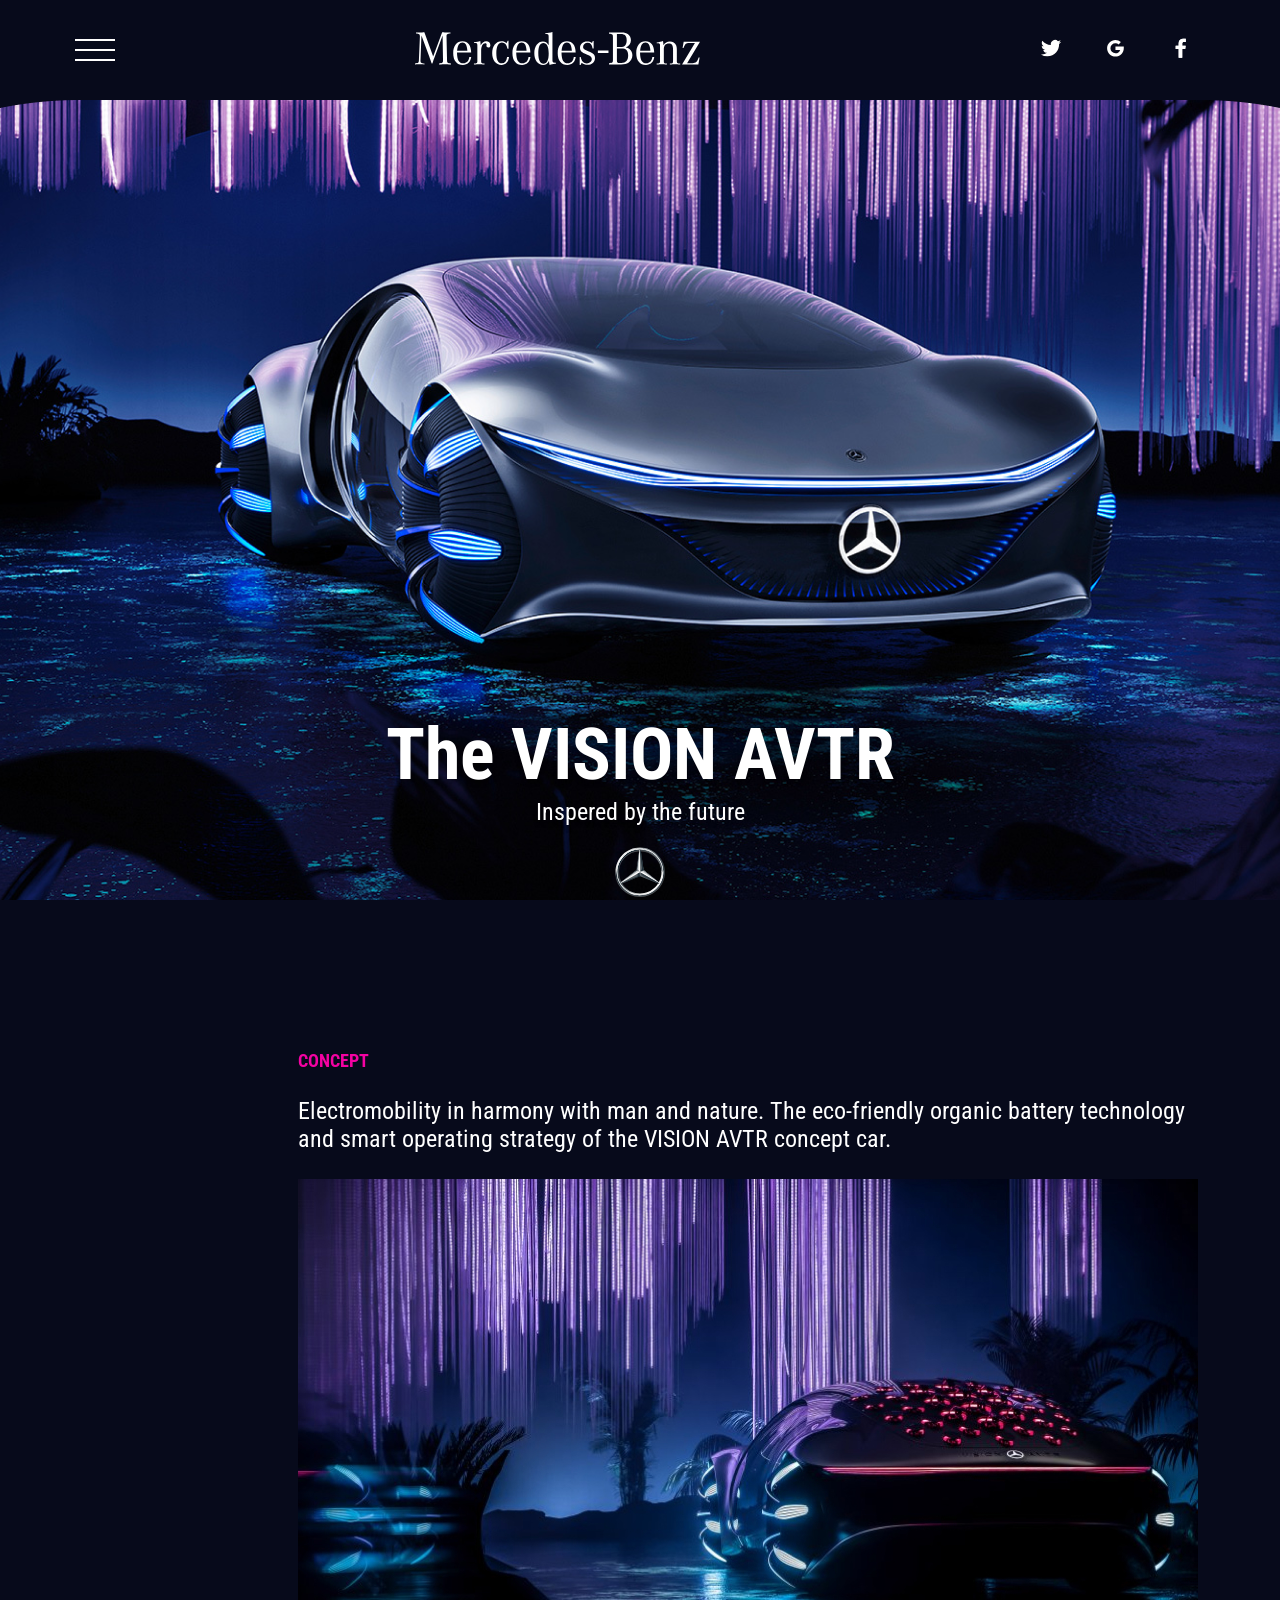
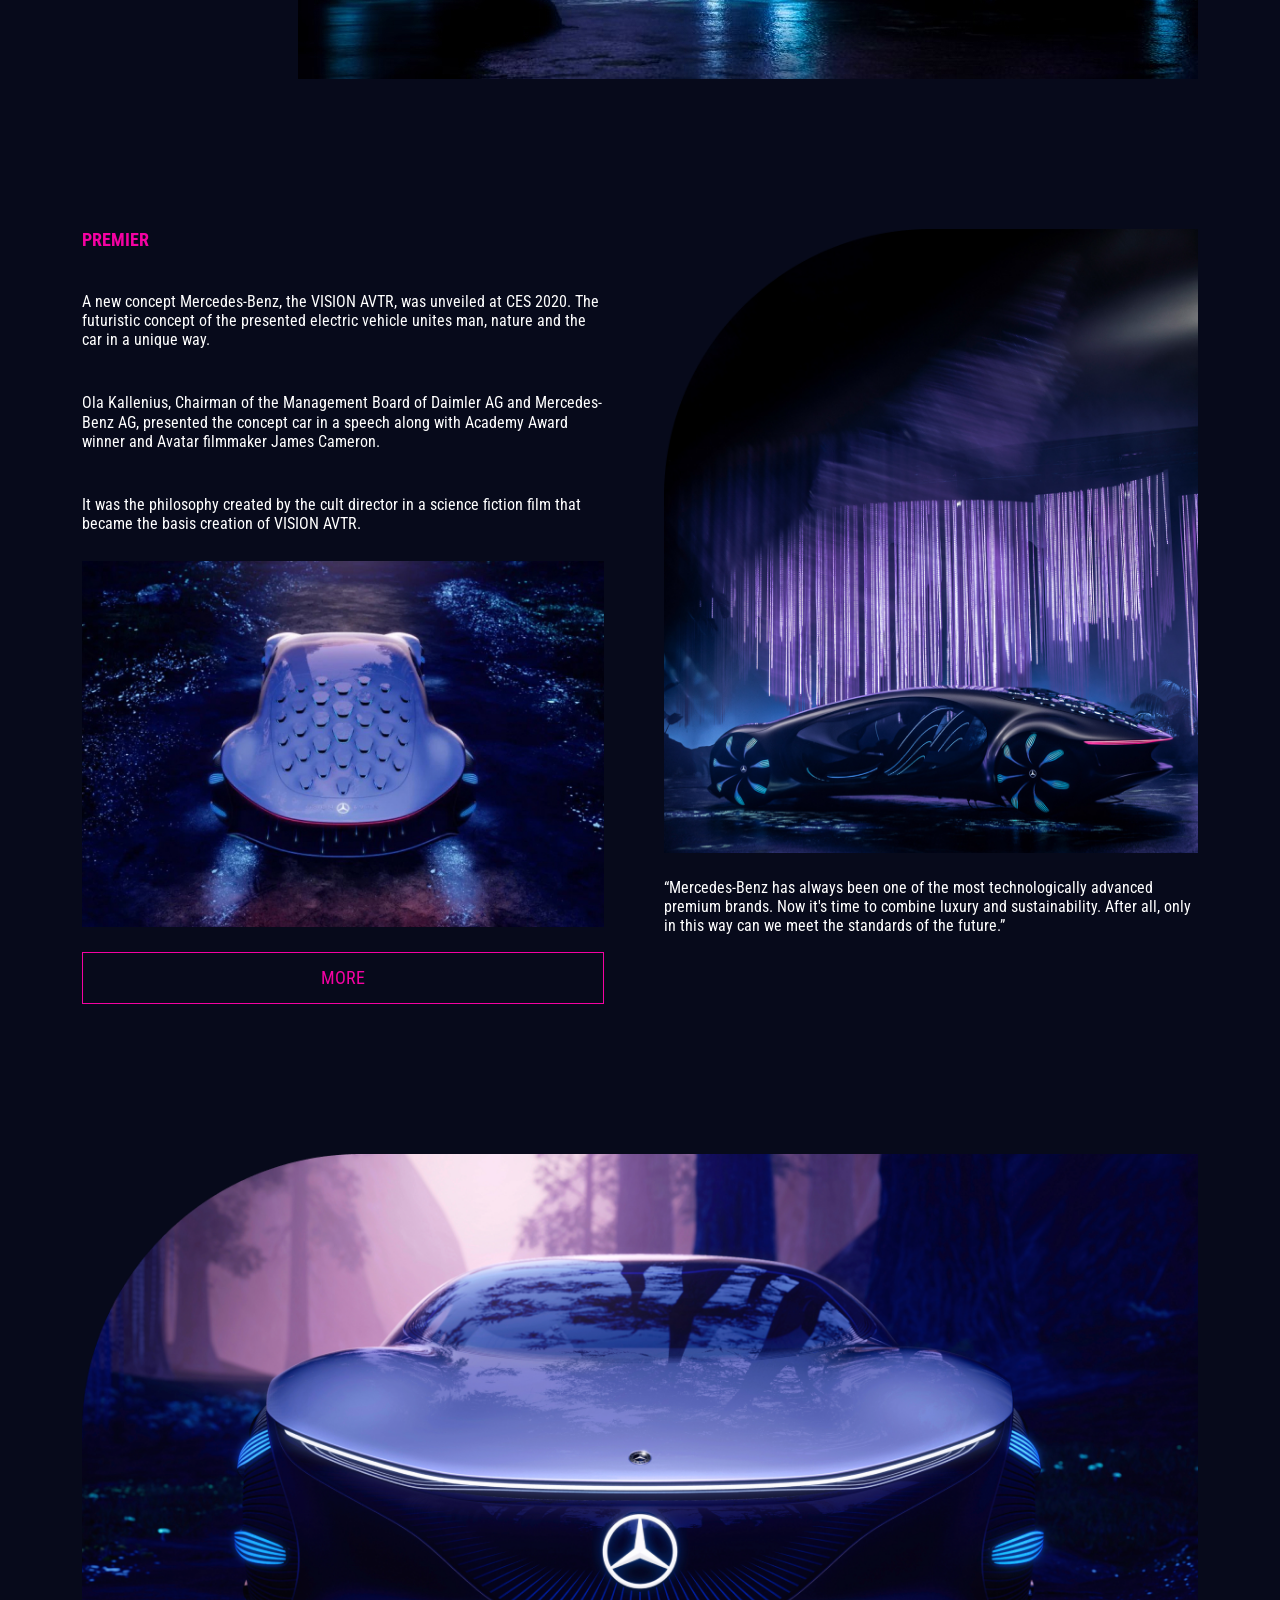
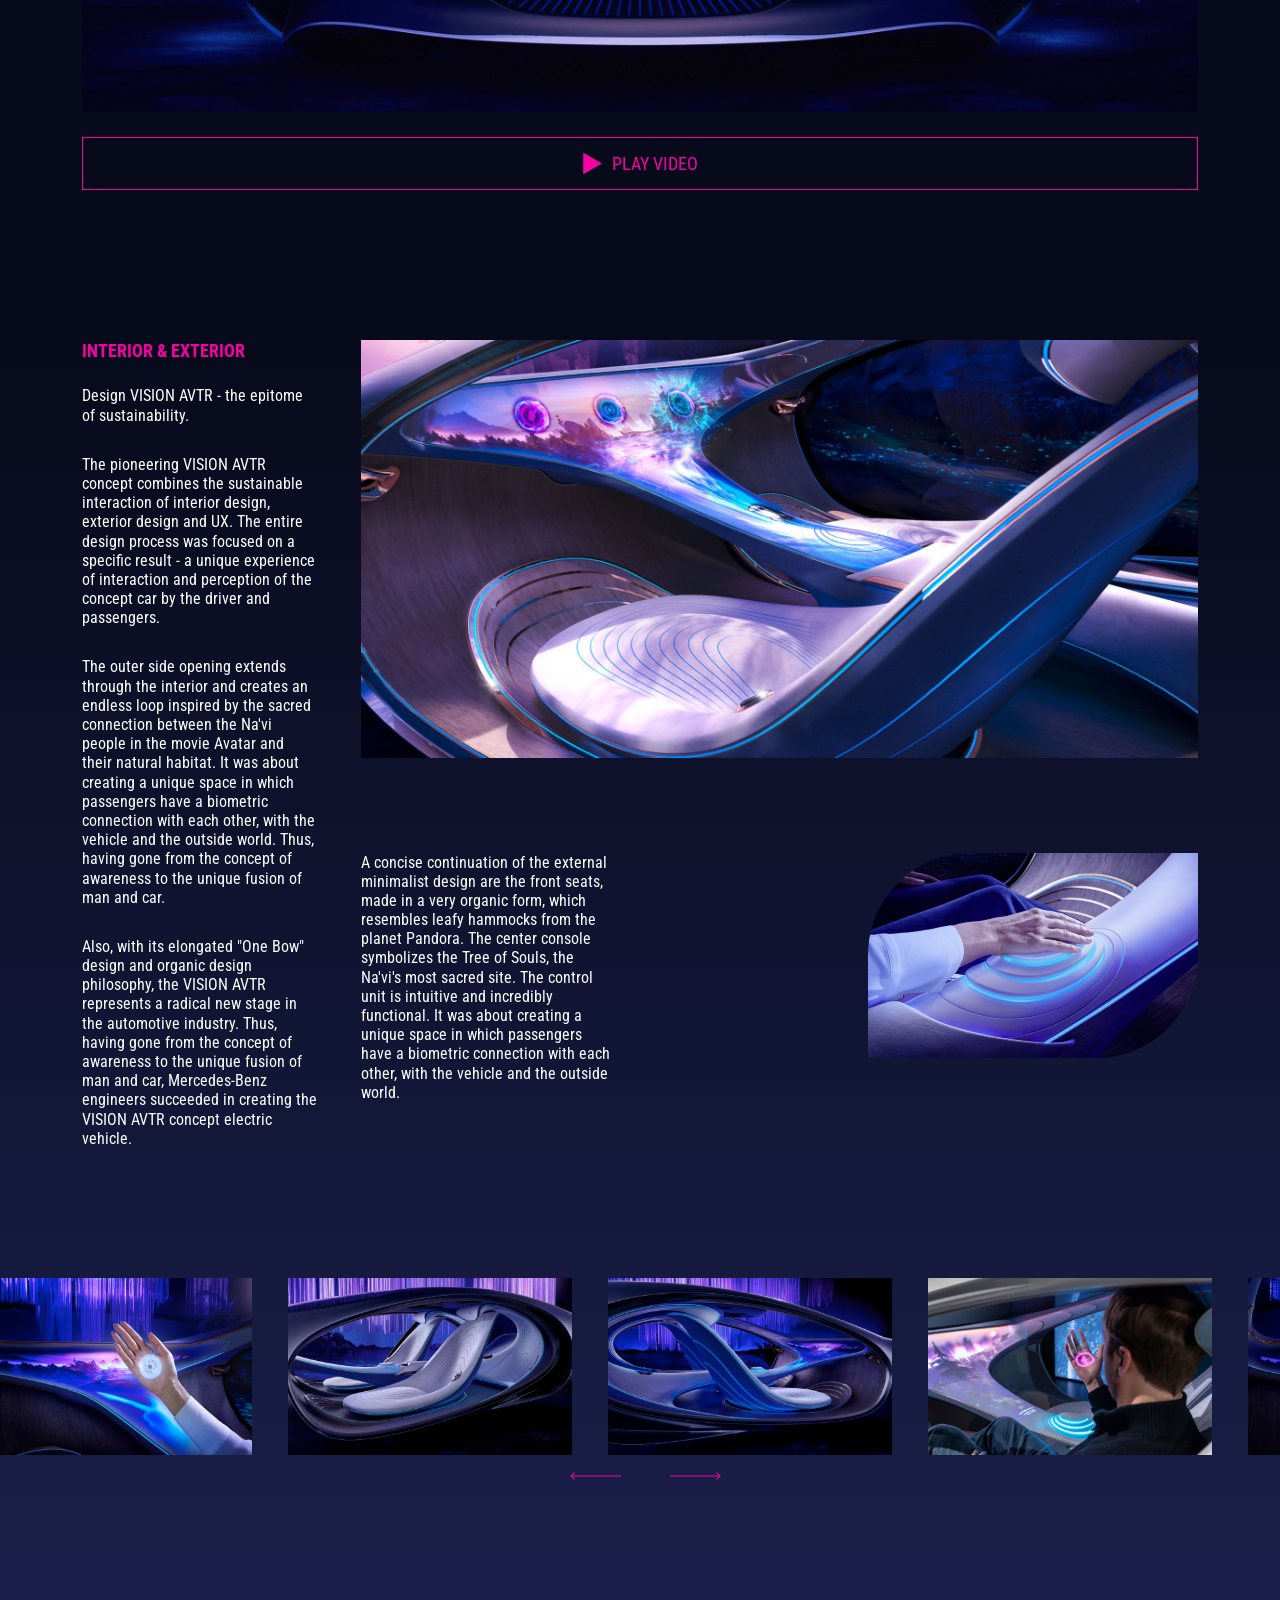
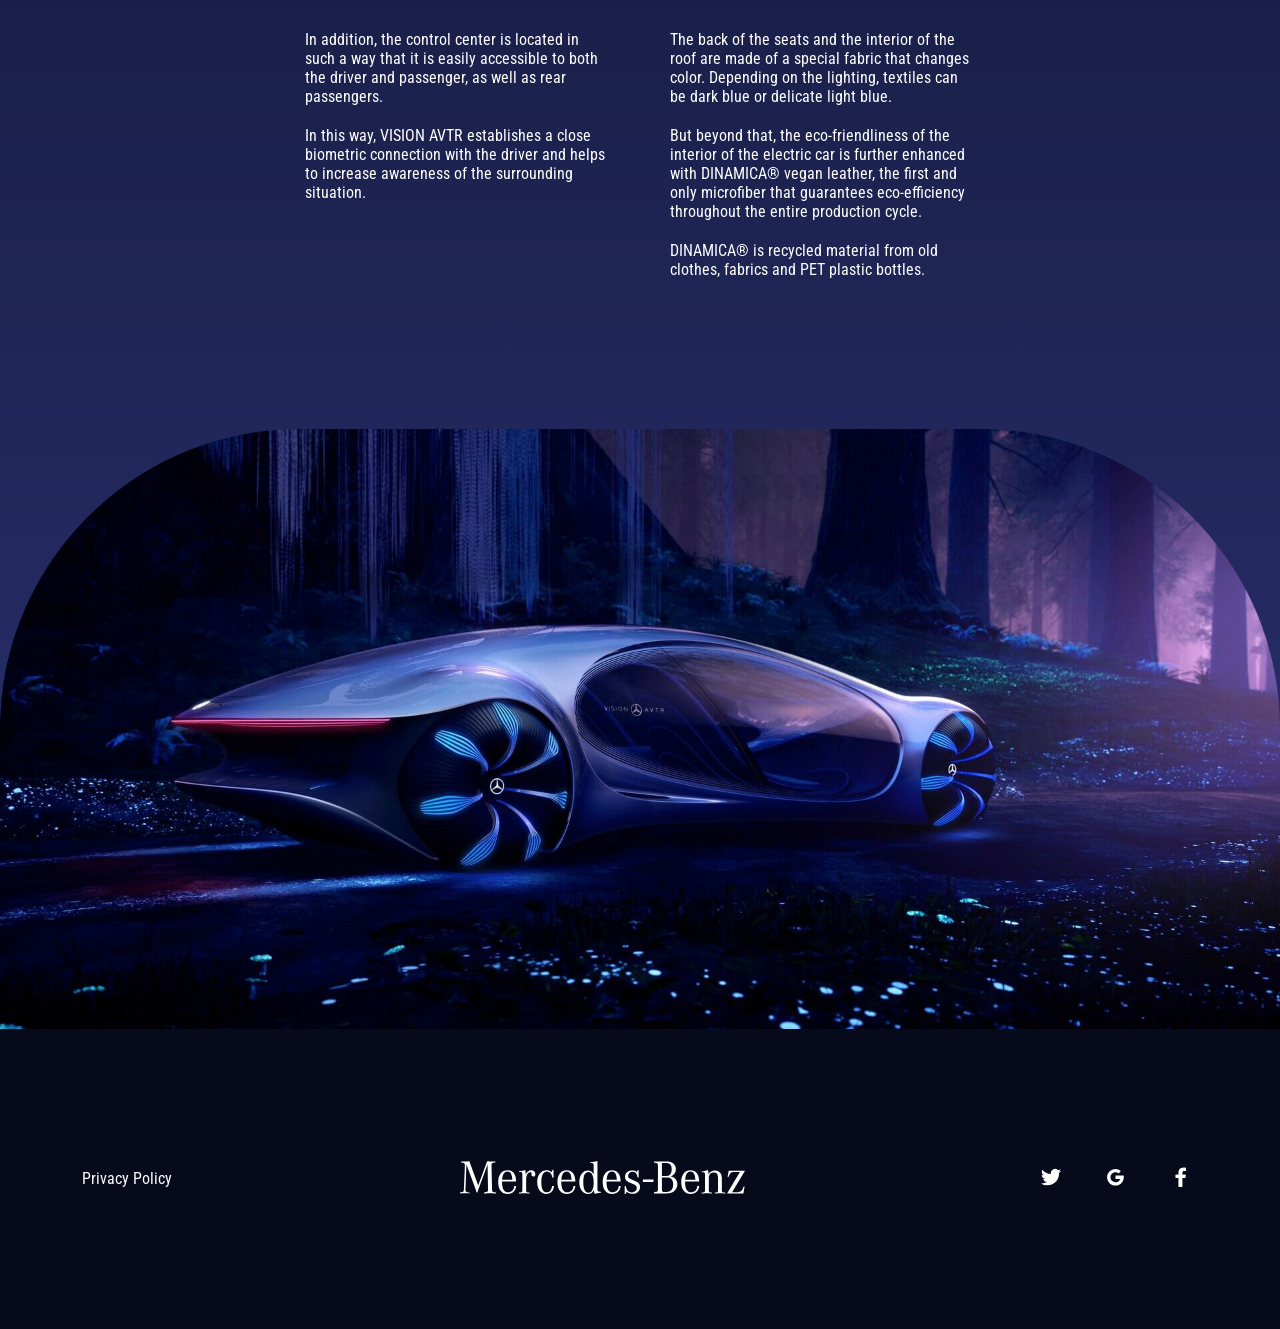
==== index.html @ 6a5a2812 "Add files via upload" ====
<!DOCTYPE html><html><head><meta charset="utf-8"><meta name="viewport" content="width=device-width,initial-scale=1"><title>Iryna Pec Mercedes</title><link rel="icon" type="image/x-icon" href="img/fav.ico"><link href="https://fonts.googleapis.com/css?family=Roboto+Condensed:300,300italic,regular,italic,700,700italic" rel="stylesheet"><link rel="stylesheet" href="css/style.min.css"></head><body><header class="header">
    <div class="container">
        <div class="row">
            <div class="col-12 d-flex justify-content-between align-items-center">
                <div class="header__burger">
                    <div id="burger-icon" class="menu__btn">
                        <span></span>
                    </div>
                    <div id="burger-menu" class="burger__menu">
                        <div class="menu__nav d-flex justify-content-center">
                            <ul>
                                <li>
                                    <a href="#concept">Concept</a>
                                </li>
                                <li>
                                    <a href="#premier">Premier</a>
                                </li>
                                <li>
                                    <a href="#video">Video</a>
                                </li>
                                <li>
                                    <a href="#interior-exterior">Interior & exterior</a>
                                </li>
                            </ul>
                        </div>
                        <div class="menu__social">
                            <ul>
                                <li>
                                    <a target="_blank" href="https://twitter.com/search?q=%23avtr">
                                        <img src="img/Twitter.svg" alt="twitter">
                                    </a>
                                </li>
                                <li>
                                    <a target="_blank"
                                        href="https://www.google.com/search?q=%D0%BC%D0%B5%D1%80%D1%81%D0%B5%D0%B4%D0%B5%D1%81+avtr&rlz=1C1OKWM_ukUA848UA848&oq=&aqs=chrome.0.35i39i362l8.6863432839j0j15&sourceid=chrome&ie=UTF-8">
                                        <img src="img/Google.svg" alt="google">
                                    </a>
                                </li>
                                <li>
                                    <a target="_blank" href="https://www.facebook.com/watch/?v=301818875101830">
                                        <img src="img/Facebook.svg" alt="facebook">
                                    </a>
                                </li>
                            </ul>
                        </div>
                    </div>
                </div>
                <div class="header__logo">
                    <a href="#"><img src="img/logo.svg" alt="logo"></a>
                </div>
                <div class="header__nav">
                    <ul>
                        <li>
                            <a target="_blank" href="https://twitter.com/search?q=%23avtr">
                                <img src="img/Twitter.svg" alt="twitter">
                            </a>
                        </li>
                        <li>
                            <a target="_blank"
                                href="https://www.google.com/search?q=%D0%BC%D0%B5%D1%80%D1%81%D0%B5%D0%B4%D0%B5%D1%81+avtr&rlz=1C1OKWM_ukUA848UA848&oq=&aqs=chrome.0.35i39i362l8.6863432839j0j15&sourceid=chrome&ie=UTF-8">
                                <img src="img/Google.svg" alt="google">
                            </a>
                        </li>
                        <li>
                            <a target="_blank" href="https://www.facebook.com/watch/?v=301818875101830">
                                <img src="img/Facebook.svg" alt="facebook">
                            </a>
                        </li>
                    </ul>
                </div>
            </div>
        </div>
    </div>
</header> <section class="hero">
    <div class="hero__title">
        <h1>The VISION AVTR</h1> 
    </div>
    <div class="hero__description">
        <p>Inspered by the future</p> 
    </div>
    <div class="hero__icon">
        <img src="img/hero-logo.svg" alt="logo">
    </div>
</section> <section id="concept" class="concept">
    <div class="container">
        <div class="row">
            <div class="col-12">
                <div class="concept__container">
                    <div class="concept__title">
                        <h3>concept</h3>
                    </div>
                    <div class="concept__description">
                        <p>Electromobility in harmony with man and nature. The eco-friendly organic battery technology and
                            smart operating strategy of the VISION AVTR concept car.
                        </p>
                    </div>
                    <div class="concept__img">
                        <img src="img/concept-img.jpg" alt="img">
                    </div>
                </div>
           
            </div>
        </div>
    </div>
</section> <section id="premier" class="premier">
    <div class="container">
        <div class="container__premier">
            <div class="premier__column">
                <div class="premier__title">
                    <h3>Premier</h3>
                </div>
                <div class="premier__description">
                    <p class="pt-3">
                        A new concept Mercedes-Benz, the VISION AVTR, was unveiled at CES 2020. The futuristic
                        concept of the presented electric vehicle unites man, nature and the car in a unique way.
                    </p>
                    <p class="pt-3">
                        Ola Kallenius, Chairman of the Management Board of Daimler AG and Mercedes-Benz AG,
                        presented the concept car in a speech along with Academy Award winner and Avatar filmmaker
                        James Cameron.
                    </p>
                    <p class="pt-3">
                        It was the philosophy created by the cult director in a science fiction film that became the basis
                        creation of VISION AVTR.
                    </p>
                </div>
                <div class="premier__img">
                    <img src="img/premier-img.jpg" alt="img">
                </div>
                <button>more</button>
            </div>
            <div class="premier__column">
                <div class="premier__img">
                    <img src="img/premier-image.webp" alt="img">
                </div>
                <div class="premier__description">
                    <p>
                        “Mercedes-Benz has always been one of the most technologically advanced premium brands. Now it's
                        time to combine luxury and sustainability. After all, only in this way can we meet the standards of
                        the future.”
                    </p>
                </div>
            </div>
        </div>
    </div>
</section> <section id="video" class="video">
    <div class="container">
        <div class="row">
            <img src="img/video.webp" alt="img">
        </div>
        <a target="_blank" href="https://www.youtube.com/watch?v=l5ZK0S8Q7JU&ab_channel=Mercedes-Benz" class="video__btn">
            <svg width="19" height="23" viewBox="0 0 19 23" fill="none" xmlns="http://www.w3.org/2000/svg">
                <path d="M19 11.5L0.25 22.3253L0.25 0.674683L19 11.5Z" fill="#F402A2" />
            </svg>
            <span>play video</span>
        </a>
    </div>
</section> <section id="interior-exterior" class="design">
    <div class="container">
        <div class="row">
            <div class="design__interior">
                <div class="col-12 col-lg-3">
                    <div class="interior__title">
                        <h3>interior & exterior</h3>
                    </div>
                    <div class="interior__describe">
                        <p>
                            Design VISION AVTR - the epitome of sustainability.
                        </p>
                        <p>The pioneering VISION AVTR concept combines the sustainable interaction of interior
                            design,
                            exterior design and UX. The entire design process was focused on a specific result - a
                            unique
                            experience of interaction and perception of the concept car by the driver and
                            passengers.
                        </p>
                        <p>
                            The outer side opening extends through the interior and creates an endless loop inspired
                            by the
                            sacred connection between the Na'vi people in the movie Avatar and their natural
                            habitat. It was
                            about creating a unique space in which passengers have a biometric connection with each
                            other,
                            with the vehicle and the outside world.
                            Thus, having gone from the concept of
                            awareness to the unique fusion of man and car.
                        </p>
                        <p>
                            Also, with its elongated "One Bow" design and organic design philosophy, the VISION AVTR
                            represents a radical new stage in the automotive industry. Thus, having gone from the
                            concept of
                            awareness to the unique fusion of man and car, Mercedes-Benz engineers succeeded in
                            creating the
                            VISION AVTR concept electric vehicle.
                        </p>
                    </div>
                </div>
                <div class="col-9">
                    <div class="interior__img">
                        <img src="img/interior1.jpg" alt="img">
                    </div>
                    <div class="block__interior">
                        <p class="interior__text">
                            A concise continuation of the external minimalist design are the front seats, made in a very
                            organic form, which resembles leafy hammocks from the planet Pandora. The center console
                            symbolizes the Tree of Souls, the Na'vi's most sacred site. The control unit is intuitive
                            and
                            incredibly functional.
                            It was
                            about creating a unique space in which passengers have a biometric connection with each
                            other,
                            with the vehicle and the outside world.

                        </p>
                        <div>
                            <img src="img/interior2.webp" alt="img">
                        </div>

                    </div>

                </div>

            </div>
        </div>
    </div>
    <div class="design__slider">
        <img class="slider__img" src="img/slider-1.jpg" alt="img">
        <img class="slider__img" src="img/slider-2.jpg" alt="img">
        <img class="slider__img" src="img/slider-3.jpg" alt="img">
        <img class="slider__img" src="img/slider-4.jpg" alt="img">
        <img class="slider__img" src="img/slider-1.jpg" alt="img">
        <img class="slider__img" src="img/slider-2.jpg" alt="img">
        <img class="slider__img" src="img/slider-3.jpg" alt="img">
        <img class="slider__img" src="img/slider-4.jpg" alt="img">
    </div>
    <div class="design__text">
        <p class="text_left">
            In addition, the control center is located in such a way that it is easily accessible to both the driver and
            passenger, as well as rear passengers.
            <br>
            <br>
            In this way, VISION AVTR establishes a close biometric connection with the driver and helps to increase
            awareness of the surrounding situation.
        </p>
        <p>
            The back of the seats and the interior of the roof are made of a special fabric that changes color.
            Depending on the lighting, textiles can be dark blue or delicate light blue.
            <br>
            <br>
            But beyond that, the eco-friendliness of the interior of the electric car is further enhanced with DINAMICA®
            vegan leather, the first and only microfiber that guarantees eco-efficiency throughout the entire production
            cycle.
            <br>
            <br>
            DINAMICA® is recycled material from old clothes, fabrics and PET plastic bottles.
        </p>
    </div>
    <div class="design__exterior">
        <img src="./img/design-bg.webp" alt="img">
    </div>
</section> <footer class="footer">
    <div class="container">
        <div class="row">
            <div class="col-12">
                <div class="footer__mobile">
                    <div class="footer__link">
                        <a href="#">Privacy Policy</a>
                    </div>
                    <div class="footer__logo">
                        <img src="img/logo.svg" alt="logo">
                    </div>
                    <div class="footer__nav">
                        <ul>
                            <li>
                                <a target="_blank" href="https://twitter.com/search?q=%23avtr">
                                    <img src="img/Twitter.svg" alt="twitter">
                                </a>
                            </li>
                            <li>
                                <a target="_blank" href="https://www.google.com/search?q=%D0%BC%D0%B5%D1%80%D1%81%D0%B5%D0%B4%D0%B5%D1%81+avtr&rlz=1C1OKWM_ukUA848UA848&oq=&aqs=chrome.0.35i39i362l8.6863432839j0j15&sourceid=chrome&ie=UTF-8">
                                    <img src="img/Google.svg" alt="google">
                                </a>
                            </li>
                            <li>
                                <a target="_blank" href="https://www.facebook.com/watch/?v=301818875101830">
                                    <img src="img/Facebook.svg" alt="facebook">
                                </a>
                            </li>
                        </ul>
                    </div>
                </div>
              
            </div>
        </div>
</footer>


 <div style="display: none!important;">
    <!-- <svg id="icon-location" viewBox="0 0 20 20" fill="none" xmlns="http://www.w3.org/2000/svg"> -->
        <!-- <path -->
            <!-- d="M10 1.25C8.1773 1.25215 6.42987 1.97717 5.14102 3.26602C3.85218 4.55486 3.12716 6.3023 3.12501 8.125C3.12282 9.61452 3.60937 11.0636 4.51001 12.25C4.51001 12.25 4.69751 12.4969 4.72813 12.5325L10 18.75L15.2744 12.5294C15.3019 12.4963 15.49 12.25 15.49 12.25L15.4906 12.2481C16.3908 11.0623 16.8771 9.61383 16.875 8.125C16.8729 6.3023 16.1478 4.55486 14.859 3.26602C13.5701 1.97717 11.8227 1.25215 10 1.25V1.25ZM10 10.625C9.50555 10.625 9.02221 10.4784 8.61108 10.2037C8.19996 9.92897 7.87953 9.53852 7.69031 9.08171C7.50109 8.62489 7.45158 8.12223 7.54804 7.63727C7.64451 7.15232 7.88261 6.70686 8.23224 6.35723C8.58187 6.0076 9.02733 5.7695 9.51228 5.67304C9.99723 5.57657 10.4999 5.62608 10.9567 5.8153C11.4135 6.00452 11.804 6.32495 12.0787 6.73607C12.3534 7.1472 12.5 7.63055 12.5 8.125C12.4992 8.78779 12.2355 9.42319 11.7669 9.89185C11.2982 10.3605 10.6628 10.6242 10 10.625V10.625Z" -->
            <!-- fill="#FFAE9C" /> -->
    <!-- </svg> -->

    


</div><script src="https://code.jquery.com/jquery-3.6.3.min.js"></script><script src="js/slick.min.js"></script><script src="js/script.js"></script></body></html>
---- css/style.min.css ----
@charset "UTF-8";@import url(https://fonts.googleapis.com/css2?family=Roboto:ital,wght@0,100;0,300;0,400;0,500;0,700;0,900;1,100;1,300;1,400;1,500;1,700;1,900&display=swap);@import url(https://fonts.googleapis.com/css2?family=Ubuntu:ital,wght@0,300;0,400;0,500;0,700;1,300;1,400;1,500;1,700&display=swap);/*!
 * Bootstrap v5.0.2 (https://getbootstrap.com/)
 * Copyright 2011-2021 The Bootstrap Authors
 * Copyright 2011-2021 Twitter, Inc.
 * Licensed under MIT (https://github.com/twbs/bootstrap/blob/main/LICENSE)
 */:root{--bs-blue:#0d6efd;--bs-indigo:#6610f2;--bs-purple:#6f42c1;--bs-pink:#d63384;--bs-red:#dc3545;--bs-orange:#fd7e14;--bs-yellow:#ffc107;--bs-green:#198754;--bs-teal:#20c997;--bs-cyan:#0dcaf0;--bs-white:#fff;--bs-gray:#6c757d;--bs-gray-dark:#343a40;--bs-primary:#0d6efd;--bs-secondary:#6c757d;--bs-success:#198754;--bs-info:#0dcaf0;--bs-warning:#ffc107;--bs-danger:#dc3545;--bs-light:#f8f9fa;--bs-dark:#212529;--bs-font-sans-serif:system-ui,-apple-system,"Segoe UI",Roboto,"Helvetica Neue",Arial,"Noto Sans","Liberation Sans",sans-serif,"Apple Color Emoji","Segoe UI Emoji","Segoe UI Symbol","Noto Color Emoji";--bs-font-monospace:SFMono-Regular,Menlo,Monaco,Consolas,"Liberation Mono","Courier New",monospace;--bs-gradient:linear-gradient(180deg, rgba(255, 255, 255, 0.15), rgba(255, 255, 255, 0))}*,::after,::before{box-sizing:border-box}@media (prefers-reduced-motion:no-preference){:root{scroll-behavior:smooth}}body{margin:0;font-family:var(--bs-font-sans-serif);font-size:1rem;font-weight:400;line-height:1.5;color:#212529;background-color:#fff;-webkit-text-size-adjust:100%;-webkit-tap-highlight-color:transparent}hr{margin:1rem 0;color:inherit;background-color:currentColor;border:0;opacity:.25}hr:not([size]){height:1px}.h1,.h2,.h3,.h4,.h5,.h6,h1,h2,h3,h4,h5,h6{margin-top:0;margin-bottom:.5rem;font-weight:500;line-height:1.2}.h1,h1{font-size:calc(1.375rem + 1.5vw)}@media (min-width:1200px){.h1,h1{font-size:2.5rem}}.h2,h2{font-size:calc(1.325rem + .9vw)}@media (min-width:1200px){.h2,h2{font-size:2rem}}.h3,h3{font-size:calc(1.3rem + .6vw)}@media (min-width:1200px){.h3,h3{font-size:1.75rem}}.h4,h4{font-size:calc(1.275rem + .3vw)}@media (min-width:1200px){.h4,h4{font-size:1.5rem}}.h5,h5{font-size:1.25rem}.h6,h6{font-size:1rem}p{margin-top:0;margin-bottom:1rem}abbr[data-bs-original-title],abbr[title]{-webkit-text-decoration:underline dotted;text-decoration:underline dotted;cursor:help;-webkit-text-decoration-skip-ink:none;text-decoration-skip-ink:none}address{margin-bottom:1rem;font-style:normal;line-height:inherit}ol,ul{padding-left:2rem}dl,ol,ul{margin-top:0;margin-bottom:1rem}ol ol,ol ul,ul ol,ul ul{margin-bottom:0}dt{font-weight:700}dd{margin-bottom:.5rem;margin-left:0}blockquote{margin:0 0 1rem}b,strong{font-weight:bolder}.small,small{font-size:.875em}.mark,mark{padding:.2em;background-color:#fcf8e3}sub,sup{position:relative;font-size:.75em;line-height:0;vertical-align:baseline}sub{bottom:-.25em}sup{top:-.5em}a{color:#0d6efd;text-decoration:underline}a:hover{color:#0a58ca}a:not([href]):not([class]),a:not([href]):not([class]):hover{color:inherit;text-decoration:none}code,kbd,pre,samp{font-family:var(--bs-font-monospace);font-size:1em;direction:ltr;unicode-bidi:bidi-override}pre{display:block;margin-top:0;margin-bottom:1rem;overflow:auto;font-size:.875em}pre code{font-size:inherit;color:inherit;word-break:normal}code{font-size:.875em;color:#d63384;word-wrap:break-word}a>code{color:inherit}kbd{padding:.2rem .4rem;font-size:.875em;color:#fff;background-color:#212529;border-radius:.2rem}kbd kbd{padding:0;font-size:1em;font-weight:700}figure{margin:0 0 1rem}img,svg{vertical-align:middle}table{caption-side:bottom;border-collapse:collapse}caption{padding-top:.5rem;padding-bottom:.5rem;color:#6c757d;text-align:left}th{text-align:inherit;text-align:-webkit-match-parent}tbody,td,tfoot,th,thead,tr{border-color:inherit;border-style:solid;border-width:0}label{display:inline-block}button{border-radius:0}button:focus:not(:focus-visible){outline:0}button,input,optgroup,select,textarea{margin:0;font-family:inherit;font-size:inherit;line-height:inherit}button,select{text-transform:none}[role=button]{cursor:pointer}select{word-wrap:normal}select:disabled{opacity:1}[list]::-webkit-calendar-picker-indicator{display:none}[type=button],[type=reset],[type=submit],button{-webkit-appearance:button}[type=button]:not(:disabled),[type=reset]:not(:disabled),[type=submit]:not(:disabled),button:not(:disabled){cursor:pointer}::-moz-focus-inner{padding:0;border-style:none}textarea{resize:vertical}fieldset{min-width:0;padding:0;margin:0;border:0}legend{float:left;width:100%;padding:0;margin-bottom:.5rem;font-size:calc(1.275rem + .3vw);line-height:inherit}@media (min-width:1200px){legend{font-size:1.5rem}}legend+*{clear:left}::-webkit-datetime-edit-day-field,::-webkit-datetime-edit-fields-wrapper,::-webkit-datetime-edit-hour-field,::-webkit-datetime-edit-minute,::-webkit-datetime-edit-month-field,::-webkit-datetime-edit-text,::-webkit-datetime-edit-year-field{padding:0}::-webkit-inner-spin-button{height:auto}[type=search]{outline-offset:-2px;-webkit-appearance:textfield}::-webkit-search-decoration{-webkit-appearance:none}::-webkit-color-swatch-wrapper{padding:0}::file-selector-button{font:inherit}::-webkit-file-upload-button{font:inherit;-webkit-appearance:button}output{display:inline-block}iframe{border:0}summary{display:list-item;cursor:pointer}progress{vertical-align:baseline}[hidden]{display:none!important}.lead{font-size:1.25rem;font-weight:300}.display-1{font-size:calc(1.625rem + 4.5vw);font-weight:300;line-height:1.2}@media (min-width:1200px){.display-1{font-size:5rem}}.display-2{font-size:calc(1.575rem + 3.9vw);font-weight:300;line-height:1.2}@media (min-width:1200px){.display-2{font-size:4.5rem}}.display-3{font-size:calc(1.525rem + 3.3vw);font-weight:300;line-height:1.2}@media (min-width:1200px){.display-3{font-size:4rem}}.display-4{font-size:calc(1.475rem + 2.7vw);font-weight:300;line-height:1.2}@media (min-width:1200px){.display-4{font-size:3.5rem}}.display-5{font-size:calc(1.425rem + 2.1vw);font-weight:300;line-height:1.2}@media (min-width:1200px){.display-5{font-size:3rem}}.display-6{font-size:calc(1.375rem + 1.5vw);font-weight:300;line-height:1.2}@media (min-width:1200px){.display-6{font-size:2.5rem}}.list-unstyled{padding-left:0;list-style:none}.list-inline{padding-left:0;list-style:none}.list-inline-item{display:inline-block}.list-inline-item:not(:last-child){margin-right:.5rem}.initialism{font-size:.875em;text-transform:uppercase}.blockquote{margin-bottom:1rem;font-size:1.25rem}.blockquote>:last-child{margin-bottom:0}.blockquote-footer{margin-top:-1rem;margin-bottom:1rem;font-size:.875em;color:#6c757d}.blockquote-footer::before{content:"— "}.img-fluid{max-width:100%;height:auto}.img-thumbnail{padding:.25rem;background-color:#fff;border:1px solid #dee2e6;border-radius:.25rem;max-width:100%;height:auto}.figure{display:inline-block}.figure-img{margin-bottom:.5rem;line-height:1}.figure-caption{font-size:.875em;color:#6c757d}.container,.container-fluid,.container-lg,.container-md,.container-sm,.container-xl,.container-xxl{width:100%;padding-right:var(--bs-gutter-x,.75rem);padding-left:var(--bs-gutter-x,.75rem);margin-right:auto;margin-left:auto}@media (min-width:576px){.container,.container-sm{max-width:540px}}@media (min-width:768px){.container,.container-md,.container-sm{max-width:720px}}@media (min-width:992px){.container,.container-lg,.container-md,.container-sm{max-width:960px}}@media (min-width:1200px){.container,.container-lg,.container-md,.container-sm,.container-xl{max-width:1140px}}@media (min-width:1400px){.container,.container-lg,.container-md,.container-sm,.container-xl,.container-xxl{max-width:1320px}}.row{--bs-gutter-x:1.5rem;--bs-gutter-y:0;display:flex;flex-wrap:wrap;margin-top:calc(var(--bs-gutter-y) * -1);margin-right:calc(var(--bs-gutter-x) * -.5);margin-left:calc(var(--bs-gutter-x) * -.5)}.row>*{flex-shrink:0;width:100%;max-width:100%;padding-right:calc(var(--bs-gutter-x) * .5);padding-left:calc(var(--bs-gutter-x) * .5);margin-top:var(--bs-gutter-y)}.col{flex:1 0 0%}.row-cols-auto>*{flex:0 0 auto;width:auto}.row-cols-1>*{flex:0 0 auto;width:100%}.row-cols-2>*{flex:0 0 auto;width:50%}.row-cols-3>*{flex:0 0 auto;width:33.3333333333%}.row-cols-4>*{flex:0 0 auto;width:25%}.row-cols-5>*{flex:0 0 auto;width:20%}.row-cols-6>*{flex:0 0 auto;width:16.6666666667%}@media (min-width:576px){.col-sm{flex:1 0 0%}.row-cols-sm-auto>*{flex:0 0 auto;width:auto}.row-cols-sm-1>*{flex:0 0 auto;width:100%}.row-cols-sm-2>*{flex:0 0 auto;width:50%}.row-cols-sm-3>*{flex:0 0 auto;width:33.3333333333%}.row-cols-sm-4>*{flex:0 0 auto;width:25%}.row-cols-sm-5>*{flex:0 0 auto;width:20%}.row-cols-sm-6>*{flex:0 0 auto;width:16.6666666667%}}@media (min-width:768px){.col-md{flex:1 0 0%}.row-cols-md-auto>*{flex:0 0 auto;width:auto}.row-cols-md-1>*{flex:0 0 auto;width:100%}.row-cols-md-2>*{flex:0 0 auto;width:50%}.row-cols-md-3>*{flex:0 0 auto;width:33.3333333333%}.row-cols-md-4>*{flex:0 0 auto;width:25%}.row-cols-md-5>*{flex:0 0 auto;width:20%}.row-cols-md-6>*{flex:0 0 auto;width:16.6666666667%}}@media (min-width:992px){.col-lg{flex:1 0 0%}.row-cols-lg-auto>*{flex:0 0 auto;width:auto}.row-cols-lg-1>*{flex:0 0 auto;width:100%}.row-cols-lg-2>*{flex:0 0 auto;width:50%}.row-cols-lg-3>*{flex:0 0 auto;width:33.3333333333%}.row-cols-lg-4>*{flex:0 0 auto;width:25%}.row-cols-lg-5>*{flex:0 0 auto;width:20%}.row-cols-lg-6>*{flex:0 0 auto;width:16.6666666667%}}@media (min-width:1200px){.col-xl{flex:1 0 0%}.row-cols-xl-auto>*{flex:0 0 auto;width:auto}.row-cols-xl-1>*{flex:0 0 auto;width:100%}.row-cols-xl-2>*{flex:0 0 auto;width:50%}.row-cols-xl-3>*{flex:0 0 auto;width:33.3333333333%}.row-cols-xl-4>*{flex:0 0 auto;width:25%}.row-cols-xl-5>*{flex:0 0 auto;width:20%}.row-cols-xl-6>*{flex:0 0 auto;width:16.6666666667%}}@media (min-width:1400px){.col-xxl{flex:1 0 0%}.row-cols-xxl-auto>*{flex:0 0 auto;width:auto}.row-cols-xxl-1>*{flex:0 0 auto;width:100%}.row-cols-xxl-2>*{flex:0 0 auto;width:50%}.row-cols-xxl-3>*{flex:0 0 auto;width:33.3333333333%}.row-cols-xxl-4>*{flex:0 0 auto;width:25%}.row-cols-xxl-5>*{flex:0 0 auto;width:20%}.row-cols-xxl-6>*{flex:0 0 auto;width:16.6666666667%}}.col-auto{flex:0 0 auto;width:auto}.col-1{flex:0 0 auto;width:8.33333333%}.col-2{flex:0 0 auto;width:16.66666667%}.col-3{flex:0 0 auto;width:25%}.col-4{flex:0 0 auto;width:33.33333333%}.col-5{flex:0 0 auto;width:41.66666667%}.col-6{flex:0 0 auto;width:50%}.col-7{flex:0 0 auto;width:58.33333333%}.col-8{flex:0 0 auto;width:66.66666667%}.col-9{flex:0 0 auto;width:75%}.col-10{flex:0 0 auto;width:83.33333333%}.col-11{flex:0 0 auto;width:91.66666667%}.col-12{flex:0 0 auto;width:100%}.offset-1{margin-left:8.33333333%}.offset-2{margin-left:16.66666667%}.offset-3{margin-left:25%}.offset-4{margin-left:33.33333333%}.offset-5{margin-left:41.66666667%}.offset-6{margin-left:50%}.offset-7{margin-left:58.33333333%}.offset-8{margin-left:66.66666667%}.offset-9{margin-left:75%}.offset-10{margin-left:83.33333333%}.offset-11{margin-left:91.66666667%}.g-0,.gx-0{--bs-gutter-x:0}.g-0,.gy-0{--bs-gutter-y:0}.g-1,.gx-1{--bs-gutter-x:0.25rem}.g-1,.gy-1{--bs-gutter-y:0.25rem}.g-2,.gx-2{--bs-gutter-x:0.5rem}.g-2,.gy-2{--bs-gutter-y:0.5rem}.g-3,.gx-3{--bs-gutter-x:1rem}.g-3,.gy-3{--bs-gutter-y:1rem}.g-4,.gx-4{--bs-gutter-x:1.5rem}.g-4,.gy-4{--bs-gutter-y:1.5rem}.g-5,.gx-5{--bs-gutter-x:3rem}.g-5,.gy-5{--bs-gutter-y:3rem}@media (min-width:576px){.col-sm-auto{flex:0 0 auto;width:auto}.col-sm-1{flex:0 0 auto;width:8.33333333%}.col-sm-2{flex:0 0 auto;width:16.66666667%}.col-sm-3{flex:0 0 auto;width:25%}.col-sm-4{flex:0 0 auto;width:33.33333333%}.col-sm-5{flex:0 0 auto;width:41.66666667%}.col-sm-6{flex:0 0 auto;width:50%}.col-sm-7{flex:0 0 auto;width:58.33333333%}.col-sm-8{flex:0 0 auto;width:66.66666667%}.col-sm-9{flex:0 0 auto;width:75%}.col-sm-10{flex:0 0 auto;width:83.33333333%}.col-sm-11{flex:0 0 auto;width:91.66666667%}.col-sm-12{flex:0 0 auto;width:100%}.offset-sm-0{margin-left:0}.offset-sm-1{margin-left:8.33333333%}.offset-sm-2{margin-left:16.66666667%}.offset-sm-3{margin-left:25%}.offset-sm-4{margin-left:33.33333333%}.offset-sm-5{margin-left:41.66666667%}.offset-sm-6{margin-left:50%}.offset-sm-7{margin-left:58.33333333%}.offset-sm-8{margin-left:66.66666667%}.offset-sm-9{margin-left:75%}.offset-sm-10{margin-left:83.33333333%}.offset-sm-11{margin-left:91.66666667%}.g-sm-0,.gx-sm-0{--bs-gutter-x:0}.g-sm-0,.gy-sm-0{--bs-gutter-y:0}.g-sm-1,.gx-sm-1{--bs-gutter-x:0.25rem}.g-sm-1,.gy-sm-1{--bs-gutter-y:0.25rem}.g-sm-2,.gx-sm-2{--bs-gutter-x:0.5rem}.g-sm-2,.gy-sm-2{--bs-gutter-y:0.5rem}.g-sm-3,.gx-sm-3{--bs-gutter-x:1rem}.g-sm-3,.gy-sm-3{--bs-gutter-y:1rem}.g-sm-4,.gx-sm-4{--bs-gutter-x:1.5rem}.g-sm-4,.gy-sm-4{--bs-gutter-y:1.5rem}.g-sm-5,.gx-sm-5{--bs-gutter-x:3rem}.g-sm-5,.gy-sm-5{--bs-gutter-y:3rem}}@media (min-width:768px){.col-md-auto{flex:0 0 auto;width:auto}.col-md-1{flex:0 0 auto;width:8.33333333%}.col-md-2{flex:0 0 auto;width:16.66666667%}.col-md-3{flex:0 0 auto;width:25%}.col-md-4{flex:0 0 auto;width:33.33333333%}.col-md-5{flex:0 0 auto;width:41.66666667%}.col-md-6{flex:0 0 auto;width:50%}.col-md-7{flex:0 0 auto;width:58.33333333%}.col-md-8{flex:0 0 auto;width:66.66666667%}.col-md-9{flex:0 0 auto;width:75%}.col-md-10{flex:0 0 auto;width:83.33333333%}.col-md-11{flex:0 0 auto;width:91.66666667%}.col-md-12{flex:0 0 auto;width:100%}.offset-md-0{margin-left:0}.offset-md-1{margin-left:8.33333333%}.offset-md-2{margin-left:16.66666667%}.offset-md-3{margin-left:25%}.offset-md-4{margin-left:33.33333333%}.offset-md-5{margin-left:41.66666667%}.offset-md-6{margin-left:50%}.offset-md-7{margin-left:58.33333333%}.offset-md-8{margin-left:66.66666667%}.offset-md-9{margin-left:75%}.offset-md-10{margin-left:83.33333333%}.offset-md-11{margin-left:91.66666667%}.g-md-0,.gx-md-0{--bs-gutter-x:0}.g-md-0,.gy-md-0{--bs-gutter-y:0}.g-md-1,.gx-md-1{--bs-gutter-x:0.25rem}.g-md-1,.gy-md-1{--bs-gutter-y:0.25rem}.g-md-2,.gx-md-2{--bs-gutter-x:0.5rem}.g-md-2,.gy-md-2{--bs-gutter-y:0.5rem}.g-md-3,.gx-md-3{--bs-gutter-x:1rem}.g-md-3,.gy-md-3{--bs-gutter-y:1rem}.g-md-4,.gx-md-4{--bs-gutter-x:1.5rem}.g-md-4,.gy-md-4{--bs-gutter-y:1.5rem}.g-md-5,.gx-md-5{--bs-gutter-x:3rem}.g-md-5,.gy-md-5{--bs-gutter-y:3rem}}@media (min-width:992px){.col-lg-auto{flex:0 0 auto;width:auto}.col-lg-1{flex:0 0 auto;width:8.33333333%}.col-lg-2{flex:0 0 auto;width:16.66666667%}.col-lg-3{flex:0 0 auto;width:25%}.col-lg-4{flex:0 0 auto;width:33.33333333%}.col-lg-5{flex:0 0 auto;width:41.66666667%}.col-lg-6{flex:0 0 auto;width:50%}.col-lg-7{flex:0 0 auto;width:58.33333333%}.col-lg-8{flex:0 0 auto;width:66.66666667%}.col-lg-9{flex:0 0 auto;width:75%}.col-lg-10{flex:0 0 auto;width:83.33333333%}.col-lg-11{flex:0 0 auto;width:91.66666667%}.col-lg-12{flex:0 0 auto;width:100%}.offset-lg-0{margin-left:0}.offset-lg-1{margin-left:8.33333333%}.offset-lg-2{margin-left:16.66666667%}.offset-lg-3{margin-left:25%}.offset-lg-4{margin-left:33.33333333%}.offset-lg-5{margin-left:41.66666667%}.offset-lg-6{margin-left:50%}.offset-lg-7{margin-left:58.33333333%}.offset-lg-8{margin-left:66.66666667%}.offset-lg-9{margin-left:75%}.offset-lg-10{margin-left:83.33333333%}.offset-lg-11{margin-left:91.66666667%}.g-lg-0,.gx-lg-0{--bs-gutter-x:0}.g-lg-0,.gy-lg-0{--bs-gutter-y:0}.g-lg-1,.gx-lg-1{--bs-gutter-x:0.25rem}.g-lg-1,.gy-lg-1{--bs-gutter-y:0.25rem}.g-lg-2,.gx-lg-2{--bs-gutter-x:0.5rem}.g-lg-2,.gy-lg-2{--bs-gutter-y:0.5rem}.g-lg-3,.gx-lg-3{--bs-gutter-x:1rem}.g-lg-3,.gy-lg-3{--bs-gutter-y:1rem}.g-lg-4,.gx-lg-4{--bs-gutter-x:1.5rem}.g-lg-4,.gy-lg-4{--bs-gutter-y:1.5rem}.g-lg-5,.gx-lg-5{--bs-gutter-x:3rem}.g-lg-5,.gy-lg-5{--bs-gutter-y:3rem}}@media (min-width:1200px){.col-xl-auto{flex:0 0 auto;width:auto}.col-xl-1{flex:0 0 auto;width:8.33333333%}.col-xl-2{flex:0 0 auto;width:16.66666667%}.col-xl-3{flex:0 0 auto;width:25%}.col-xl-4{flex:0 0 auto;width:33.33333333%}.col-xl-5{flex:0 0 auto;width:41.66666667%}.col-xl-6{flex:0 0 auto;width:50%}.col-xl-7{flex:0 0 auto;width:58.33333333%}.col-xl-8{flex:0 0 auto;width:66.66666667%}.col-xl-9{flex:0 0 auto;width:75%}.col-xl-10{flex:0 0 auto;width:83.33333333%}.col-xl-11{flex:0 0 auto;width:91.66666667%}.col-xl-12{flex:0 0 auto;width:100%}.offset-xl-0{margin-left:0}.offset-xl-1{margin-left:8.33333333%}.offset-xl-2{margin-left:16.66666667%}.offset-xl-3{margin-left:25%}.offset-xl-4{margin-left:33.33333333%}.offset-xl-5{margin-left:41.66666667%}.offset-xl-6{margin-left:50%}.offset-xl-7{margin-left:58.33333333%}.offset-xl-8{margin-left:66.66666667%}.offset-xl-9{margin-left:75%}.offset-xl-10{margin-left:83.33333333%}.offset-xl-11{margin-left:91.66666667%}.g-xl-0,.gx-xl-0{--bs-gutter-x:0}.g-xl-0,.gy-xl-0{--bs-gutter-y:0}.g-xl-1,.gx-xl-1{--bs-gutter-x:0.25rem}.g-xl-1,.gy-xl-1{--bs-gutter-y:0.25rem}.g-xl-2,.gx-xl-2{--bs-gutter-x:0.5rem}.g-xl-2,.gy-xl-2{--bs-gutter-y:0.5rem}.g-xl-3,.gx-xl-3{--bs-gutter-x:1rem}.g-xl-3,.gy-xl-3{--bs-gutter-y:1rem}.g-xl-4,.gx-xl-4{--bs-gutter-x:1.5rem}.g-xl-4,.gy-xl-4{--bs-gutter-y:1.5rem}.g-xl-5,.gx-xl-5{--bs-gutter-x:3rem}.g-xl-5,.gy-xl-5{--bs-gutter-y:3rem}}@media (min-width:1400px){.col-xxl-auto{flex:0 0 auto;width:auto}.col-xxl-1{flex:0 0 auto;width:8.33333333%}.col-xxl-2{flex:0 0 auto;width:16.66666667%}.col-xxl-3{flex:0 0 auto;width:25%}.col-xxl-4{flex:0 0 auto;width:33.33333333%}.col-xxl-5{flex:0 0 auto;width:41.66666667%}.col-xxl-6{flex:0 0 auto;width:50%}.col-xxl-7{flex:0 0 auto;width:58.33333333%}.col-xxl-8{flex:0 0 auto;width:66.66666667%}.col-xxl-9{flex:0 0 auto;width:75%}.col-xxl-10{flex:0 0 auto;width:83.33333333%}.col-xxl-11{flex:0 0 auto;width:91.66666667%}.col-xxl-12{flex:0 0 auto;width:100%}.offset-xxl-0{margin-left:0}.offset-xxl-1{margin-left:8.33333333%}.offset-xxl-2{margin-left:16.66666667%}.offset-xxl-3{margin-left:25%}.offset-xxl-4{margin-left:33.33333333%}.offset-xxl-5{margin-left:41.66666667%}.offset-xxl-6{margin-left:50%}.offset-xxl-7{margin-left:58.33333333%}.offset-xxl-8{margin-left:66.66666667%}.offset-xxl-9{margin-left:75%}.offset-xxl-10{margin-left:83.33333333%}.offset-xxl-11{margin-left:91.66666667%}.g-xxl-0,.gx-xxl-0{--bs-gutter-x:0}.g-xxl-0,.gy-xxl-0{--bs-gutter-y:0}.g-xxl-1,.gx-xxl-1{--bs-gutter-x:0.25rem}.g-xxl-1,.gy-xxl-1{--bs-gutter-y:0.25rem}.g-xxl-2,.gx-xxl-2{--bs-gutter-x:0.5rem}.g-xxl-2,.gy-xxl-2{--bs-gutter-y:0.5rem}.g-xxl-3,.gx-xxl-3{--bs-gutter-x:1rem}.g-xxl-3,.gy-xxl-3{--bs-gutter-y:1rem}.g-xxl-4,.gx-xxl-4{--bs-gutter-x:1.5rem}.g-xxl-4,.gy-xxl-4{--bs-gutter-y:1.5rem}.g-xxl-5,.gx-xxl-5{--bs-gutter-x:3rem}.g-xxl-5,.gy-xxl-5{--bs-gutter-y:3rem}}.table{--bs-table-bg:transparent;--bs-table-accent-bg:transparent;--bs-table-striped-color:#212529;--bs-table-striped-bg:rgba(0, 0, 0, 0.05);--bs-table-active-color:#212529;--bs-table-active-bg:rgba(0, 0, 0, 0.1);--bs-table-hover-color:#212529;--bs-table-hover-bg:rgba(0, 0, 0, 0.075);width:100%;margin-bottom:1rem;color:#212529;vertical-align:top;border-color:#dee2e6}.table>:not(caption)>*>*{padding:.5rem .5rem;background-color:var(--bs-table-bg);border-bottom-width:1px;box-shadow:inset 0 0 0 9999px var(--bs-table-accent-bg)}.table>tbody{vertical-align:inherit}.table>thead{vertical-align:bottom}.table>:not(:last-child)>:last-child>*{border-bottom-color:currentColor}.caption-top{caption-side:top}.table-sm>:not(caption)>*>*{padding:.25rem .25rem}.table-bordered>:not(caption)>*{border-width:1px 0}.table-bordered>:not(caption)>*>*{border-width:0 1px}.table-borderless>:not(caption)>*>*{border-bottom-width:0}.table-striped>tbody>tr:nth-of-type(odd){--bs-table-accent-bg:var(--bs-table-striped-bg);color:var(--bs-table-striped-color)}.table-active{--bs-table-accent-bg:var(--bs-table-active-bg);color:var(--bs-table-active-color)}.table-hover>tbody>tr:hover{--bs-table-accent-bg:var(--bs-table-hover-bg);color:var(--bs-table-hover-color)}.table-primary{--bs-table-bg:#cfe2ff;--bs-table-striped-bg:#c5d7f2;--bs-table-striped-color:#000;--bs-table-active-bg:#bacbe6;--bs-table-active-color:#000;--bs-table-hover-bg:#bfd1ec;--bs-table-hover-color:#000;color:#000;border-color:#bacbe6}.table-secondary{--bs-table-bg:#e2e3e5;--bs-table-striped-bg:#d7d8da;--bs-table-striped-color:#000;--bs-table-active-bg:#cbccce;--bs-table-active-color:#000;--bs-table-hover-bg:#d1d2d4;--bs-table-hover-color:#000;color:#000;border-color:#cbccce}.table-success{--bs-table-bg:#d1e7dd;--bs-table-striped-bg:#c7dbd2;--bs-table-striped-color:#000;--bs-table-active-bg:#bcd0c7;--bs-table-active-color:#000;--bs-table-hover-bg:#c1d6cc;--bs-table-hover-color:#000;color:#000;border-color:#bcd0c7}.table-info{--bs-table-bg:#cff4fc;--bs-table-striped-bg:#c5e8ef;--bs-table-striped-color:#000;--bs-table-active-bg:#badce3;--bs-table-active-color:#000;--bs-table-hover-bg:#bfe2e9;--bs-table-hover-color:#000;color:#000;border-color:#badce3}.table-warning{--bs-table-bg:#fff3cd;--bs-table-striped-bg:#f2e7c3;--bs-table-striped-color:#000;--bs-table-active-bg:#e6dbb9;--bs-table-active-color:#000;--bs-table-hover-bg:#ece1be;--bs-table-hover-color:#000;color:#000;border-color:#e6dbb9}.table-danger{--bs-table-bg:#f8d7da;--bs-table-striped-bg:#eccccf;--bs-table-striped-color:#000;--bs-table-active-bg:#dfc2c4;--bs-table-active-color:#000;--bs-table-hover-bg:#e5c7ca;--bs-table-hover-color:#000;color:#000;border-color:#dfc2c4}.table-light{--bs-table-bg:#f8f9fa;--bs-table-striped-bg:#ecedee;--bs-table-striped-color:#000;--bs-table-active-bg:#dfe0e1;--bs-table-active-color:#000;--bs-table-hover-bg:#e5e6e7;--bs-table-hover-color:#000;color:#000;border-color:#dfe0e1}.table-dark{--bs-table-bg:#212529;--bs-table-striped-bg:#2c3034;--bs-table-striped-color:#fff;--bs-table-active-bg:#373b3e;--bs-table-active-color:#fff;--bs-table-hover-bg:#323539;--bs-table-hover-color:#fff;color:#fff;border-color:#373b3e}.table-responsive{overflow-x:auto;-webkit-overflow-scrolling:touch}@media (max-width:575.98px){.table-responsive-sm{overflow-x:auto;-webkit-overflow-scrolling:touch}}@media (max-width:767.98px){.table-responsive-md{overflow-x:auto;-webkit-overflow-scrolling:touch}}@media (max-width:991.98px){.table-responsive-lg{overflow-x:auto;-webkit-overflow-scrolling:touch}}@media (max-width:1199.98px){.table-responsive-xl{overflow-x:auto;-webkit-overflow-scrolling:touch}}@media (max-width:1399.98px){.table-responsive-xxl{overflow-x:auto;-webkit-overflow-scrolling:touch}}.form-label{margin-bottom:.5rem}.col-form-label{padding-top:calc(.375rem + 1px);padding-bottom:calc(.375rem + 1px);margin-bottom:0;font-size:inherit;line-height:1.5}.col-form-label-lg{padding-top:calc(.5rem + 1px);padding-bottom:calc(.5rem + 1px);font-size:1.25rem}.col-form-label-sm{padding-top:calc(.25rem + 1px);padding-bottom:calc(.25rem + 1px);font-size:.875rem}.form-text{margin-top:.25rem;font-size:.875em;color:#6c757d}.form-control{display:block;width:100%;padding:.375rem .75rem;font-size:1rem;font-weight:400;line-height:1.5;color:#212529;background-color:#fff;background-clip:padding-box;border:1px solid #ced4da;-webkit-appearance:none;-moz-appearance:none;appearance:none;border-radius:.25rem;transition:border-color .15s ease-in-out,box-shadow .15s ease-in-out}@media (prefers-reduced-motion:reduce){.form-control{transition:none}}.form-control[type=file]{overflow:hidden}.form-control[type=file]:not(:disabled):not([readonly]){cursor:pointer}.form-control:focus{color:#212529;background-color:#fff;border-color:#86b7fe;outline:0;box-shadow:0 0 0 .25rem rgba(13,110,253,.25)}.form-control::-webkit-date-and-time-value{height:1.5em}.form-control::-moz-placeholder{color:#6c757d;opacity:1}.form-control::placeholder{color:#6c757d;opacity:1}.form-control:disabled,.form-control[readonly]{background-color:#e9ecef;opacity:1}.form-control::file-selector-button{padding:.375rem .75rem;margin:-.375rem -.75rem;-webkit-margin-end:.75rem;margin-inline-end:.75rem;color:#212529;background-color:#e9ecef;pointer-events:none;border-color:inherit;border-style:solid;border-width:0;border-inline-end-width:1px;border-radius:0;transition:color .15s ease-in-out,background-color .15s ease-in-out,border-color .15s ease-in-out,box-shadow .15s ease-in-out}@media (prefers-reduced-motion:reduce){.form-control::file-selector-button{transition:none}}.form-control:hover:not(:disabled):not([readonly])::file-selector-button{background-color:#dde0e3}.form-control::-webkit-file-upload-button{padding:.375rem .75rem;margin:-.375rem -.75rem;-webkit-margin-end:.75rem;margin-inline-end:.75rem;color:#212529;background-color:#e9ecef;pointer-events:none;border-color:inherit;border-style:solid;border-width:0;border-inline-end-width:1px;border-radius:0;-webkit-transition:color .15s ease-in-out,background-color .15s ease-in-out,border-color .15s ease-in-out,box-shadow .15s ease-in-out;transition:color .15s ease-in-out,background-color .15s ease-in-out,border-color .15s ease-in-out,box-shadow .15s ease-in-out}@media (prefers-reduced-motion:reduce){.form-control::-webkit-file-upload-button{-webkit-transition:none;transition:none}}.form-control:hover:not(:disabled):not([readonly])::-webkit-file-upload-button{background-color:#dde0e3}.form-control-plaintext{display:block;width:100%;padding:.375rem 0;margin-bottom:0;line-height:1.5;color:#212529;background-color:transparent;border:solid transparent;border-width:1px 0}.form-control-plaintext.form-control-lg,.form-control-plaintext.form-control-sm{padding-right:0;padding-left:0}.form-control-sm{min-height:calc(1.5em + (.5rem + 2px));padding:.25rem .5rem;font-size:.875rem;border-radius:.2rem}.form-control-sm::file-selector-button{padding:.25rem .5rem;margin:-.25rem -.5rem;-webkit-margin-end:.5rem;margin-inline-end:.5rem}.form-control-sm::-webkit-file-upload-button{padding:.25rem .5rem;margin:-.25rem -.5rem;-webkit-margin-end:.5rem;margin-inline-end:.5rem}.form-control-lg{min-height:calc(1.5em + (1rem + 2px));padding:.5rem 1rem;font-size:1.25rem;border-radius:.3rem}.form-control-lg::file-selector-button{padding:.5rem 1rem;margin:-.5rem -1rem;-webkit-margin-end:1rem;margin-inline-end:1rem}.form-control-lg::-webkit-file-upload-button{padding:.5rem 1rem;margin:-.5rem -1rem;-webkit-margin-end:1rem;margin-inline-end:1rem}textarea.form-control{min-height:calc(1.5em + (.75rem + 2px))}textarea.form-control-sm{min-height:calc(1.5em + (.5rem + 2px))}textarea.form-control-lg{min-height:calc(1.5em + (1rem + 2px))}.form-control-color{max-width:3rem;height:auto;padding:.375rem}.form-control-color:not(:disabled):not([readonly]){cursor:pointer}.form-control-color::-moz-color-swatch{height:1.5em;border-radius:.25rem}.form-control-color::-webkit-color-swatch{height:1.5em;border-radius:.25rem}.form-select{display:block;width:100%;padding:.375rem 2.25rem .375rem .75rem;-moz-padding-start:calc(.75rem - 3px);font-size:1rem;font-weight:400;line-height:1.5;color:#212529;background-color:#fff;background-image:url("data:image/svg+xml,%3csvg xmlns='http://www.w3.org/2000/svg' viewBox='0 0 16 16'%3e%3cpath fill='none' stroke='%23343a40' stroke-linecap='round' stroke-linejoin='round' stroke-width='2' d='M2 5l6 6 6-6'/%3e%3c/svg%3e");background-repeat:no-repeat;background-position:right .75rem center;background-size:16px 12px;border:1px solid #ced4da;border-radius:.25rem;transition:border-color .15s ease-in-out,box-shadow .15s ease-in-out;-webkit-appearance:none;-moz-appearance:none;appearance:none}@media (prefers-reduced-motion:reduce){.form-select{transition:none}}.form-select:focus{border-color:#86b7fe;outline:0;box-shadow:0 0 0 .25rem rgba(13,110,253,.25)}.form-select[multiple],.form-select[size]:not([size="1"]){padding-right:.75rem;background-image:none}.form-select:disabled{background-color:#e9ecef}.form-select:-moz-focusring{color:transparent;text-shadow:0 0 0 #212529}.form-select-sm{padding-top:.25rem;padding-bottom:.25rem;padding-left:.5rem;font-size:.875rem}.form-select-lg{padding-top:.5rem;padding-bottom:.5rem;padding-left:1rem;font-size:1.25rem}.form-check{display:block;min-height:1.5rem;padding-left:1.5em;margin-bottom:.125rem}.form-check .form-check-input{float:left;margin-left:-1.5em}.form-check-input{width:1em;height:1em;margin-top:.25em;vertical-align:top;background-color:#fff;background-repeat:no-repeat;background-position:center;background-size:contain;border:1px solid rgba(0,0,0,.25);-webkit-appearance:none;-moz-appearance:none;appearance:none;-webkit-print-color-adjust:exact;color-adjust:exact}.form-check-input[type=checkbox]{border-radius:.25em}.form-check-input[type=radio]{border-radius:50%}.form-check-input:active{filter:brightness(90%)}.form-check-input:focus{border-color:#86b7fe;outline:0;box-shadow:0 0 0 .25rem rgba(13,110,253,.25)}.form-check-input:checked{background-color:#0d6efd;border-color:#0d6efd}.form-check-input:checked[type=checkbox]{background-image:url("data:image/svg+xml,%3csvg xmlns='http://www.w3.org/2000/svg' viewBox='0 0 20 20'%3e%3cpath fill='none' stroke='%23fff' stroke-linecap='round' stroke-linejoin='round' stroke-width='3' d='M6 10l3 3l6-6'/%3e%3c/svg%3e")}.form-check-input:checked[type=radio]{background-image:url("data:image/svg+xml,%3csvg xmlns='http://www.w3.org/2000/svg' viewBox='-4 -4 8 8'%3e%3ccircle r='2' fill='%23fff'/%3e%3c/svg%3e")}.form-check-input[type=checkbox]:indeterminate{background-color:#0d6efd;border-color:#0d6efd;background-image:url("data:image/svg+xml,%3csvg xmlns='http://www.w3.org/2000/svg' viewBox='0 0 20 20'%3e%3cpath fill='none' stroke='%23fff' stroke-linecap='round' stroke-linejoin='round' stroke-width='3' d='M6 10h8'/%3e%3c/svg%3e")}.form-check-input:disabled{pointer-events:none;filter:none;opacity:.5}.form-check-input:disabled~.form-check-label,.form-check-input[disabled]~.form-check-label{opacity:.5}.form-switch{padding-left:2.5em}.form-switch .form-check-input{width:2em;margin-left:-2.5em;background-image:url("data:image/svg+xml,%3csvg xmlns='http://www.w3.org/2000/svg' viewBox='-4 -4 8 8'%3e%3ccircle r='3' fill='rgba%280, 0, 0, 0.25%29'/%3e%3c/svg%3e");background-position:left center;border-radius:2em;transition:background-position .15s ease-in-out}@media (prefers-reduced-motion:reduce){.form-switch .form-check-input{transition:none}}.form-switch .form-check-input:focus{background-image:url("data:image/svg+xml,%3csvg xmlns='http://www.w3.org/2000/svg' viewBox='-4 -4 8 8'%3e%3ccircle r='3' fill='%2386b7fe'/%3e%3c/svg%3e")}.form-switch .form-check-input:checked{background-position:right center;background-image:url("data:image/svg+xml,%3csvg xmlns='http://www.w3.org/2000/svg' viewBox='-4 -4 8 8'%3e%3ccircle r='3' fill='%23fff'/%3e%3c/svg%3e")}.form-check-inline{display:inline-block;margin-right:1rem}.btn-check{position:absolute;clip:rect(0,0,0,0);pointer-events:none}.btn-check:disabled+.btn,.btn-check[disabled]+.btn{pointer-events:none;filter:none;opacity:.65}.form-range{width:100%;height:1.5rem;padding:0;background-color:transparent;-webkit-appearance:none;-moz-appearance:none;appearance:none}.form-range:focus{outline:0}.form-range:focus::-webkit-slider-thumb{box-shadow:0 0 0 1px #fff,0 0 0 .25rem rgba(13,110,253,.25)}.form-range:focus::-moz-range-thumb{box-shadow:0 0 0 1px #fff,0 0 0 .25rem rgba(13,110,253,.25)}.form-range::-moz-focus-outer{border:0}.form-range::-webkit-slider-thumb{width:1rem;height:1rem;margin-top:-.25rem;background-color:#0d6efd;border:0;border-radius:1rem;-webkit-transition:background-color .15s ease-in-out,border-color .15s ease-in-out,box-shadow .15s ease-in-out;transition:background-color .15s ease-in-out,border-color .15s ease-in-out,box-shadow .15s ease-in-out;-webkit-appearance:none;appearance:none}@media (prefers-reduced-motion:reduce){.form-range::-webkit-slider-thumb{-webkit-transition:none;transition:none}}.form-range::-webkit-slider-thumb:active{background-color:#b6d4fe}.form-range::-webkit-slider-runnable-track{width:100%;height:.5rem;color:transparent;cursor:pointer;background-color:#dee2e6;border-color:transparent;border-radius:1rem}.form-range::-moz-range-thumb{width:1rem;height:1rem;background-color:#0d6efd;border:0;border-radius:1rem;-moz-transition:background-color .15s ease-in-out,border-color .15s ease-in-out,box-shadow .15s ease-in-out;transition:background-color .15s ease-in-out,border-color .15s ease-in-out,box-shadow .15s ease-in-out;-moz-appearance:none;appearance:none}@media (prefers-reduced-motion:reduce){.form-range::-moz-range-thumb{-moz-transition:none;transition:none}}.form-range::-moz-range-thumb:active{background-color:#b6d4fe}.form-range::-moz-range-track{width:100%;height:.5rem;color:transparent;cursor:pointer;background-color:#dee2e6;border-color:transparent;border-radius:1rem}.form-range:disabled{pointer-events:none}.form-range:disabled::-webkit-slider-thumb{background-color:#adb5bd}.form-range:disabled::-moz-range-thumb{background-color:#adb5bd}.form-floating{position:relative}.form-floating>.form-control,.form-floating>.form-select{height:calc(3.5rem + 2px);line-height:1.25}.form-floating>label{position:absolute;top:0;left:0;height:100%;padding:1rem .75rem;pointer-events:none;border:1px solid transparent;transform-origin:0 0;transition:opacity .1s ease-in-out,transform .1s ease-in-out}@media (prefers-reduced-motion:reduce){.form-floating>label{transition:none}}.form-floating>.form-control{padding:1rem .75rem}.form-floating>.form-control::-moz-placeholder{color:transparent}.form-floating>.form-control::placeholder{color:transparent}.form-floating>.form-control:not(:-moz-placeholder-shown){padding-top:1.625rem;padding-bottom:.625rem}.form-floating>.form-control:focus,.form-floating>.form-control:not(:placeholder-shown){padding-top:1.625rem;padding-bottom:.625rem}.form-floating>.form-control:-webkit-autofill{padding-top:1.625rem;padding-bottom:.625rem}.form-floating>.form-select{padding-top:1.625rem;padding-bottom:.625rem}.form-floating>.form-control:not(:-moz-placeholder-shown)~label{opacity:.65;transform:scale(.85) translateY(-.5rem) translateX(.15rem)}.form-floating>.form-control:focus~label,.form-floating>.form-control:not(:placeholder-shown)~label,.form-floating>.form-select~label{opacity:.65;transform:scale(.85) translateY(-.5rem) translateX(.15rem)}.form-floating>.form-control:-webkit-autofill~label{opacity:.65;transform:scale(.85) translateY(-.5rem) translateX(.15rem)}.input-group{position:relative;display:flex;flex-wrap:wrap;align-items:stretch;width:100%}.input-group>.form-control,.input-group>.form-select{position:relative;flex:1 1 auto;width:1%;min-width:0}.input-group>.form-control:focus,.input-group>.form-select:focus{z-index:3}.input-group .btn{position:relative;z-index:2}.input-group .btn:focus{z-index:3}.input-group-text{display:flex;align-items:center;padding:.375rem .75rem;font-size:1rem;font-weight:400;line-height:1.5;color:#212529;text-align:center;white-space:nowrap;background-color:#e9ecef;border:1px solid #ced4da;border-radius:.25rem}.input-group-lg>.btn,.input-group-lg>.form-control,.input-group-lg>.form-select,.input-group-lg>.input-group-text{padding:.5rem 1rem;font-size:1.25rem;border-radius:.3rem}.input-group-sm>.btn,.input-group-sm>.form-control,.input-group-sm>.form-select,.input-group-sm>.input-group-text{padding:.25rem .5rem;font-size:.875rem;border-radius:.2rem}.input-group-lg>.form-select,.input-group-sm>.form-select{padding-right:3rem}.input-group:not(.has-validation)>.dropdown-toggle:nth-last-child(n+3),.input-group:not(.has-validation)>:not(:last-child):not(.dropdown-toggle):not(.dropdown-menu){border-top-right-radius:0;border-bottom-right-radius:0}.input-group.has-validation>.dropdown-toggle:nth-last-child(n+4),.input-group.has-validation>:nth-last-child(n+3):not(.dropdown-toggle):not(.dropdown-menu){border-top-right-radius:0;border-bottom-right-radius:0}.input-group>:not(:first-child):not(.dropdown-menu):not(.valid-tooltip):not(.valid-feedback):not(.invalid-tooltip):not(.invalid-feedback){margin-left:-1px;border-top-left-radius:0;border-bottom-left-radius:0}.valid-feedback{display:none;width:100%;margin-top:.25rem;font-size:.875em;color:#198754}.valid-tooltip{position:absolute;top:100%;z-index:5;display:none;max-width:100%;padding:.25rem .5rem;margin-top:.1rem;font-size:.875rem;color:#fff;background-color:rgba(25,135,84,.9);border-radius:.25rem}.is-valid~.valid-feedback,.is-valid~.valid-tooltip,.was-validated :valid~.valid-feedback,.was-validated :valid~.valid-tooltip{display:block}.form-control.is-valid,.was-validated .form-control:valid{border-color:#198754;padding-right:calc(1.5em + .75rem);background-image:url("data:image/svg+xml,%3csvg xmlns='http://www.w3.org/2000/svg' viewBox='0 0 8 8'%3e%3cpath fill='%23198754' d='M2.3 6.73L.6 4.53c-.4-1.04.46-1.4 1.1-.8l1.1 1.4 3.4-3.8c.6-.63 1.6-.27 1.2.7l-4 4.6c-.43.5-.8.4-1.1.1z'/%3e%3c/svg%3e");background-repeat:no-repeat;background-position:right calc(.375em + .1875rem) center;background-size:calc(.75em + .375rem) calc(.75em + .375rem)}.form-control.is-valid:focus,.was-validated .form-control:valid:focus{border-color:#198754;box-shadow:0 0 0 .25rem rgba(25,135,84,.25)}.was-validated textarea.form-control:valid,textarea.form-control.is-valid{padding-right:calc(1.5em + .75rem);background-position:top calc(.375em + .1875rem) right calc(.375em + .1875rem)}.form-select.is-valid,.was-validated .form-select:valid{border-color:#198754}.form-select.is-valid:not([multiple]):not([size]),.form-select.is-valid:not([multiple])[size="1"],.was-validated .form-select:valid:not([multiple]):not([size]),.was-validated .form-select:valid:not([multiple])[size="1"]{padding-right:4.125rem;background-image:url("data:image/svg+xml,%3csvg xmlns='http://www.w3.org/2000/svg' viewBox='0 0 16 16'%3e%3cpath fill='none' stroke='%23343a40' stroke-linecap='round' stroke-linejoin='round' stroke-width='2' d='M2 5l6 6 6-6'/%3e%3c/svg%3e"),url("data:image/svg+xml,%3csvg xmlns='http://www.w3.org/2000/svg' viewBox='0 0 8 8'%3e%3cpath fill='%23198754' d='M2.3 6.73L.6 4.53c-.4-1.04.46-1.4 1.1-.8l1.1 1.4 3.4-3.8c.6-.63 1.6-.27 1.2.7l-4 4.6c-.43.5-.8.4-1.1.1z'/%3e%3c/svg%3e");background-position:right .75rem center,center right 2.25rem;background-size:16px 12px,calc(.75em + .375rem) calc(.75em + .375rem)}.form-select.is-valid:focus,.was-validated .form-select:valid:focus{border-color:#198754;box-shadow:0 0 0 .25rem rgba(25,135,84,.25)}.form-check-input.is-valid,.was-validated .form-check-input:valid{border-color:#198754}.form-check-input.is-valid:checked,.was-validated .form-check-input:valid:checked{background-color:#198754}.form-check-input.is-valid:focus,.was-validated .form-check-input:valid:focus{box-shadow:0 0 0 .25rem rgba(25,135,84,.25)}.form-check-input.is-valid~.form-check-label,.was-validated .form-check-input:valid~.form-check-label{color:#198754}.form-check-inline .form-check-input~.valid-feedback{margin-left:.5em}.input-group .form-control.is-valid,.input-group .form-select.is-valid,.was-validated .input-group .form-control:valid,.was-validated .input-group .form-select:valid{z-index:1}.input-group .form-control.is-valid:focus,.input-group .form-select.is-valid:focus,.was-validated .input-group .form-control:valid:focus,.was-validated .input-group .form-select:valid:focus{z-index:3}.invalid-feedback{display:none;width:100%;margin-top:.25rem;font-size:.875em;color:#dc3545}.invalid-tooltip{position:absolute;top:100%;z-index:5;display:none;max-width:100%;padding:.25rem .5rem;margin-top:.1rem;font-size:.875rem;color:#fff;background-color:rgba(220,53,69,.9);border-radius:.25rem}.is-invalid~.invalid-feedback,.is-invalid~.invalid-tooltip,.was-validated :invalid~.invalid-feedback,.was-validated :invalid~.invalid-tooltip{display:block}.form-control.is-invalid,.was-validated .form-control:invalid{border-color:#dc3545;padding-right:calc(1.5em + .75rem);background-image:url("data:image/svg+xml,%3csvg xmlns='http://www.w3.org/2000/svg' viewBox='0 0 12 12' width='12' height='12' fill='none' stroke='%23dc3545'%3e%3ccircle cx='6' cy='6' r='4.5'/%3e%3cpath stroke-linejoin='round' d='M5.8 3.6h.4L6 6.5z'/%3e%3ccircle cx='6' cy='8.2' r='.6' fill='%23dc3545' stroke='none'/%3e%3c/svg%3e");background-repeat:no-repeat;background-position:right calc(.375em + .1875rem) center;background-size:calc(.75em + .375rem) calc(.75em + .375rem)}.form-control.is-invalid:focus,.was-validated .form-control:invalid:focus{border-color:#dc3545;box-shadow:0 0 0 .25rem rgba(220,53,69,.25)}.was-validated textarea.form-control:invalid,textarea.form-control.is-invalid{padding-right:calc(1.5em + .75rem);background-position:top calc(.375em + .1875rem) right calc(.375em + .1875rem)}.form-select.is-invalid,.was-validated .form-select:invalid{border-color:#dc3545}.form-select.is-invalid:not([multiple]):not([size]),.form-select.is-invalid:not([multiple])[size="1"],.was-validated .form-select:invalid:not([multiple]):not([size]),.was-validated .form-select:invalid:not([multiple])[size="1"]{padding-right:4.125rem;background-image:url("data:image/svg+xml,%3csvg xmlns='http://www.w3.org/2000/svg' viewBox='0 0 16 16'%3e%3cpath fill='none' stroke='%23343a40' stroke-linecap='round' stroke-linejoin='round' stroke-width='2' d='M2 5l6 6 6-6'/%3e%3c/svg%3e"),url("data:image/svg+xml,%3csvg xmlns='http://www.w3.org/2000/svg' viewBox='0 0 12 12' width='12' height='12' fill='none' stroke='%23dc3545'%3e%3ccircle cx='6' cy='6' r='4.5'/%3e%3cpath stroke-linejoin='round' d='M5.8 3.6h.4L6 6.5z'/%3e%3ccircle cx='6' cy='8.2' r='.6' fill='%23dc3545' stroke='none'/%3e%3c/svg%3e");background-position:right .75rem center,center right 2.25rem;background-size:16px 12px,calc(.75em + .375rem) calc(.75em + .375rem)}.form-select.is-invalid:focus,.was-validated .form-select:invalid:focus{border-color:#dc3545;box-shadow:0 0 0 .25rem rgba(220,53,69,.25)}.form-check-input.is-invalid,.was-validated .form-check-input:invalid{border-color:#dc3545}.form-check-input.is-invalid:checked,.was-validated .form-check-input:invalid:checked{background-color:#dc3545}.form-check-input.is-invalid:focus,.was-validated .form-check-input:invalid:focus{box-shadow:0 0 0 .25rem rgba(220,53,69,.25)}.form-check-input.is-invalid~.form-check-label,.was-validated .form-check-input:invalid~.form-check-label{color:#dc3545}.form-check-inline .form-check-input~.invalid-feedback{margin-left:.5em}.input-group .form-control.is-invalid,.input-group .form-select.is-invalid,.was-validated .input-group .form-control:invalid,.was-validated .input-group .form-select:invalid{z-index:2}.input-group .form-control.is-invalid:focus,.input-group .form-select.is-invalid:focus,.was-validated .input-group .form-control:invalid:focus,.was-validated .input-group .form-select:invalid:focus{z-index:3}.btn{display:inline-block;font-weight:400;line-height:1.5;color:#212529;text-align:center;text-decoration:none;vertical-align:middle;cursor:pointer;-webkit-user-select:none;-moz-user-select:none;user-select:none;background-color:transparent;border:1px solid transparent;padding:.375rem .75rem;font-size:1rem;border-radius:.25rem;transition:color .15s ease-in-out,background-color .15s ease-in-out,border-color .15s ease-in-out,box-shadow .15s ease-in-out}@media (prefers-reduced-motion:reduce){.btn{transition:none}}.btn:hover{color:#212529}.btn-check:focus+.btn,.btn:focus{outline:0;box-shadow:0 0 0 .25rem rgba(13,110,253,.25)}.btn.disabled,.btn:disabled,fieldset:disabled .btn{pointer-events:none;opacity:.65}.btn-primary{color:#fff;background-color:#0d6efd;border-color:#0d6efd}.btn-primary:hover{color:#fff;background-color:#0b5ed7;border-color:#0a58ca}.btn-check:focus+.btn-primary,.btn-primary:focus{color:#fff;background-color:#0b5ed7;border-color:#0a58ca;box-shadow:0 0 0 .25rem rgba(49,132,253,.5)}.btn-check:active+.btn-primary,.btn-check:checked+.btn-primary,.btn-primary.active,.btn-primary:active,.show>.btn-primary.dropdown-toggle{color:#fff;background-color:#0a58ca;border-color:#0a53be}.btn-check:active+.btn-primary:focus,.btn-check:checked+.btn-primary:focus,.btn-primary.active:focus,.btn-primary:active:focus,.show>.btn-primary.dropdown-toggle:focus{box-shadow:0 0 0 .25rem rgba(49,132,253,.5)}.btn-primary.disabled,.btn-primary:disabled{color:#fff;background-color:#0d6efd;border-color:#0d6efd}.btn-secondary{color:#fff;background-color:#6c757d;border-color:#6c757d}.btn-secondary:hover{color:#fff;background-color:#5c636a;border-color:#565e64}.btn-check:focus+.btn-secondary,.btn-secondary:focus{color:#fff;background-color:#5c636a;border-color:#565e64;box-shadow:0 0 0 .25rem rgba(130,138,145,.5)}.btn-check:active+.btn-secondary,.btn-check:checked+.btn-secondary,.btn-secondary.active,.btn-secondary:active,.show>.btn-secondary.dropdown-toggle{color:#fff;background-color:#565e64;border-color:#51585e}.btn-check:active+.btn-secondary:focus,.btn-check:checked+.btn-secondary:focus,.btn-secondary.active:focus,.btn-secondary:active:focus,.show>.btn-secondary.dropdown-toggle:focus{box-shadow:0 0 0 .25rem rgba(130,138,145,.5)}.btn-secondary.disabled,.btn-secondary:disabled{color:#fff;background-color:#6c757d;border-color:#6c757d}.btn-success{color:#fff;background-color:#198754;border-color:#198754}.btn-success:hover{color:#fff;background-color:#157347;border-color:#146c43}.btn-check:focus+.btn-success,.btn-success:focus{color:#fff;background-color:#157347;border-color:#146c43;box-shadow:0 0 0 .25rem rgba(60,153,110,.5)}.btn-check:active+.btn-success,.btn-check:checked+.btn-success,.btn-success.active,.btn-success:active,.show>.btn-success.dropdown-toggle{color:#fff;background-color:#146c43;border-color:#13653f}.btn-check:active+.btn-success:focus,.btn-check:checked+.btn-success:focus,.btn-success.active:focus,.btn-success:active:focus,.show>.btn-success.dropdown-toggle:focus{box-shadow:0 0 0 .25rem rgba(60,153,110,.5)}.btn-success.disabled,.btn-success:disabled{color:#fff;background-color:#198754;border-color:#198754}.btn-info{color:#000;background-color:#0dcaf0;border-color:#0dcaf0}.btn-info:hover{color:#000;background-color:#31d2f2;border-color:#25cff2}.btn-check:focus+.btn-info,.btn-info:focus{color:#000;background-color:#31d2f2;border-color:#25cff2;box-shadow:0 0 0 .25rem rgba(11,172,204,.5)}.btn-check:active+.btn-info,.btn-check:checked+.btn-info,.btn-info.active,.btn-info:active,.show>.btn-info.dropdown-toggle{color:#000;background-color:#3dd5f3;border-color:#25cff2}.btn-check:active+.btn-info:focus,.btn-check:checked+.btn-info:focus,.btn-info.active:focus,.btn-info:active:focus,.show>.btn-info.dropdown-toggle:focus{box-shadow:0 0 0 .25rem rgba(11,172,204,.5)}.btn-info.disabled,.btn-info:disabled{color:#000;background-color:#0dcaf0;border-color:#0dcaf0}.btn-warning{color:#000;background-color:#ffc107;border-color:#ffc107}.btn-warning:hover{color:#000;background-color:#ffca2c;border-color:#ffc720}.btn-check:focus+.btn-warning,.btn-warning:focus{color:#000;background-color:#ffca2c;border-color:#ffc720;box-shadow:0 0 0 .25rem rgba(217,164,6,.5)}.btn-check:active+.btn-warning,.btn-check:checked+.btn-warning,.btn-warning.active,.btn-warning:active,.show>.btn-warning.dropdown-toggle{color:#000;background-color:#ffcd39;border-color:#ffc720}.btn-check:active+.btn-warning:focus,.btn-check:checked+.btn-warning:focus,.btn-warning.active:focus,.btn-warning:active:focus,.show>.btn-warning.dropdown-toggle:focus{box-shadow:0 0 0 .25rem rgba(217,164,6,.5)}.btn-warning.disabled,.btn-warning:disabled{color:#000;background-color:#ffc107;border-color:#ffc107}.btn-danger{color:#fff;background-color:#dc3545;border-color:#dc3545}.btn-danger:hover{color:#fff;background-color:#bb2d3b;border-color:#b02a37}.btn-check:focus+.btn-danger,.btn-danger:focus{color:#fff;background-color:#bb2d3b;border-color:#b02a37;box-shadow:0 0 0 .25rem rgba(225,83,97,.5)}.btn-check:active+.btn-danger,.btn-check:checked+.btn-danger,.btn-danger.active,.btn-danger:active,.show>.btn-danger.dropdown-toggle{color:#fff;background-color:#b02a37;border-color:#a52834}.btn-check:active+.btn-danger:focus,.btn-check:checked+.btn-danger:focus,.btn-danger.active:focus,.btn-danger:active:focus,.show>.btn-danger.dropdown-toggle:focus{box-shadow:0 0 0 .25rem rgba(225,83,97,.5)}.btn-danger.disabled,.btn-danger:disabled{color:#fff;background-color:#dc3545;border-color:#dc3545}.btn-light{color:#000;background-color:#f8f9fa;border-color:#f8f9fa}.btn-light:hover{color:#000;background-color:#f9fafb;border-color:#f9fafb}.btn-check:focus+.btn-light,.btn-light:focus{color:#000;background-color:#f9fafb;border-color:#f9fafb;box-shadow:0 0 0 .25rem rgba(211,212,213,.5)}.btn-check:active+.btn-light,.btn-check:checked+.btn-light,.btn-light.active,.btn-light:active,.show>.btn-light.dropdown-toggle{color:#000;background-color:#f9fafb;border-color:#f9fafb}.btn-check:active+.btn-light:focus,.btn-check:checked+.btn-light:focus,.btn-light.active:focus,.btn-light:active:focus,.show>.btn-light.dropdown-toggle:focus{box-shadow:0 0 0 .25rem rgba(211,212,213,.5)}.btn-light.disabled,.btn-light:disabled{color:#000;background-color:#f8f9fa;border-color:#f8f9fa}.btn-dark{color:#fff;background-color:#212529;border-color:#212529}.btn-dark:hover{color:#fff;background-color:#1c1f23;border-color:#1a1e21}.btn-check:focus+.btn-dark,.btn-dark:focus{color:#fff;background-color:#1c1f23;border-color:#1a1e21;box-shadow:0 0 0 .25rem rgba(66,70,73,.5)}.btn-check:active+.btn-dark,.btn-check:checked+.btn-dark,.btn-dark.active,.btn-dark:active,.show>.btn-dark.dropdown-toggle{color:#fff;background-color:#1a1e21;border-color:#191c1f}.btn-check:active+.btn-dark:focus,.btn-check:checked+.btn-dark:focus,.btn-dark.active:focus,.btn-dark:active:focus,.show>.btn-dark.dropdown-toggle:focus{box-shadow:0 0 0 .25rem rgba(66,70,73,.5)}.btn-dark.disabled,.btn-dark:disabled{color:#fff;background-color:#212529;border-color:#212529}.btn-outline-primary{color:#0d6efd;border-color:#0d6efd}.btn-outline-primary:hover{color:#fff;background-color:#0d6efd;border-color:#0d6efd}.btn-check:focus+.btn-outline-primary,.btn-outline-primary:focus{box-shadow:0 0 0 .25rem rgba(13,110,253,.5)}.btn-check:active+.btn-outline-primary,.btn-check:checked+.btn-outline-primary,.btn-outline-primary.active,.btn-outline-primary.dropdown-toggle.show,.btn-outline-primary:active{color:#fff;background-color:#0d6efd;border-color:#0d6efd}.btn-check:active+.btn-outline-primary:focus,.btn-check:checked+.btn-outline-primary:focus,.btn-outline-primary.active:focus,.btn-outline-primary.dropdown-toggle.show:focus,.btn-outline-primary:active:focus{box-shadow:0 0 0 .25rem rgba(13,110,253,.5)}.btn-outline-primary.disabled,.btn-outline-primary:disabled{color:#0d6efd;background-color:transparent}.btn-outline-secondary{color:#6c757d;border-color:#6c757d}.btn-outline-secondary:hover{color:#fff;background-color:#6c757d;border-color:#6c757d}.btn-check:focus+.btn-outline-secondary,.btn-outline-secondary:focus{box-shadow:0 0 0 .25rem rgba(108,117,125,.5)}.btn-check:active+.btn-outline-secondary,.btn-check:checked+.btn-outline-secondary,.btn-outline-secondary.active,.btn-outline-secondary.dropdown-toggle.show,.btn-outline-secondary:active{color:#fff;background-color:#6c757d;border-color:#6c757d}.btn-check:active+.btn-outline-secondary:focus,.btn-check:checked+.btn-outline-secondary:focus,.btn-outline-secondary.active:focus,.btn-outline-secondary.dropdown-toggle.show:focus,.btn-outline-secondary:active:focus{box-shadow:0 0 0 .25rem rgba(108,117,125,.5)}.btn-outline-secondary.disabled,.btn-outline-secondary:disabled{color:#6c757d;background-color:transparent}.btn-outline-success{color:#198754;border-color:#198754}.btn-outline-success:hover{color:#fff;background-color:#198754;border-color:#198754}.btn-check:focus+.btn-outline-success,.btn-outline-success:focus{box-shadow:0 0 0 .25rem rgba(25,135,84,.5)}.btn-check:active+.btn-outline-success,.btn-check:checked+.btn-outline-success,.btn-outline-success.active,.btn-outline-success.dropdown-toggle.show,.btn-outline-success:active{color:#fff;background-color:#198754;border-color:#198754}.btn-check:active+.btn-outline-success:focus,.btn-check:checked+.btn-outline-success:focus,.btn-outline-success.active:focus,.btn-outline-success.dropdown-toggle.show:focus,.btn-outline-success:active:focus{box-shadow:0 0 0 .25rem rgba(25,135,84,.5)}.btn-outline-success.disabled,.btn-outline-success:disabled{color:#198754;background-color:transparent}.btn-outline-info{color:#0dcaf0;border-color:#0dcaf0}.btn-outline-info:hover{color:#000;background-color:#0dcaf0;border-color:#0dcaf0}.btn-check:focus+.btn-outline-info,.btn-outline-info:focus{box-shadow:0 0 0 .25rem rgba(13,202,240,.5)}.btn-check:active+.btn-outline-info,.btn-check:checked+.btn-outline-info,.btn-outline-info.active,.btn-outline-info.dropdown-toggle.show,.btn-outline-info:active{color:#000;background-color:#0dcaf0;border-color:#0dcaf0}.btn-check:active+.btn-outline-info:focus,.btn-check:checked+.btn-outline-info:focus,.btn-outline-info.active:focus,.btn-outline-info.dropdown-toggle.show:focus,.btn-outline-info:active:focus{box-shadow:0 0 0 .25rem rgba(13,202,240,.5)}.btn-outline-info.disabled,.btn-outline-info:disabled{color:#0dcaf0;background-color:transparent}.btn-outline-warning{color:#ffc107;border-color:#ffc107}.btn-outline-warning:hover{color:#000;background-color:#ffc107;border-color:#ffc107}.btn-check:focus+.btn-outline-warning,.btn-outline-warning:focus{box-shadow:0 0 0 .25rem rgba(255,193,7,.5)}.btn-check:active+.btn-outline-warning,.btn-check:checked+.btn-outline-warning,.btn-outline-warning.active,.btn-outline-warning.dropdown-toggle.show,.btn-outline-warning:active{color:#000;background-color:#ffc107;border-color:#ffc107}.btn-check:active+.btn-outline-warning:focus,.btn-check:checked+.btn-outline-warning:focus,.btn-outline-warning.active:focus,.btn-outline-warning.dropdown-toggle.show:focus,.btn-outline-warning:active:focus{box-shadow:0 0 0 .25rem rgba(255,193,7,.5)}.btn-outline-warning.disabled,.btn-outline-warning:disabled{color:#ffc107;background-color:transparent}.btn-outline-danger{color:#dc3545;border-color:#dc3545}.btn-outline-danger:hover{color:#fff;background-color:#dc3545;border-color:#dc3545}.btn-check:focus+.btn-outline-danger,.btn-outline-danger:focus{box-shadow:0 0 0 .25rem rgba(220,53,69,.5)}.btn-check:active+.btn-outline-danger,.btn-check:checked+.btn-outline-danger,.btn-outline-danger.active,.btn-outline-danger.dropdown-toggle.show,.btn-outline-danger:active{color:#fff;background-color:#dc3545;border-color:#dc3545}.btn-check:active+.btn-outline-danger:focus,.btn-check:checked+.btn-outline-danger:focus,.btn-outline-danger.active:focus,.btn-outline-danger.dropdown-toggle.show:focus,.btn-outline-danger:active:focus{box-shadow:0 0 0 .25rem rgba(220,53,69,.5)}.btn-outline-danger.disabled,.btn-outline-danger:disabled{color:#dc3545;background-color:transparent}.btn-outline-light{color:#f8f9fa;border-color:#f8f9fa}.btn-outline-light:hover{color:#000;background-color:#f8f9fa;border-color:#f8f9fa}.btn-check:focus+.btn-outline-light,.btn-outline-light:focus{box-shadow:0 0 0 .25rem rgba(248,249,250,.5)}.btn-check:active+.btn-outline-light,.btn-check:checked+.btn-outline-light,.btn-outline-light.active,.btn-outline-light.dropdown-toggle.show,.btn-outline-light:active{color:#000;background-color:#f8f9fa;border-color:#f8f9fa}.btn-check:active+.btn-outline-light:focus,.btn-check:checked+.btn-outline-light:focus,.btn-outline-light.active:focus,.btn-outline-light.dropdown-toggle.show:focus,.btn-outline-light:active:focus{box-shadow:0 0 0 .25rem rgba(248,249,250,.5)}.btn-outline-light.disabled,.btn-outline-light:disabled{color:#f8f9fa;background-color:transparent}.btn-outline-dark{color:#212529;border-color:#212529}.btn-outline-dark:hover{color:#fff;background-color:#212529;border-color:#212529}.btn-check:focus+.btn-outline-dark,.btn-outline-dark:focus{box-shadow:0 0 0 .25rem rgba(33,37,41,.5)}.btn-check:active+.btn-outline-dark,.btn-check:checked+.btn-outline-dark,.btn-outline-dark.active,.btn-outline-dark.dropdown-toggle.show,.btn-outline-dark:active{color:#fff;background-color:#212529;border-color:#212529}.btn-check:active+.btn-outline-dark:focus,.btn-check:checked+.btn-outline-dark:focus,.btn-outline-dark.active:focus,.btn-outline-dark.dropdown-toggle.show:focus,.btn-outline-dark:active:focus{box-shadow:0 0 0 .25rem rgba(33,37,41,.5)}.btn-outline-dark.disabled,.btn-outline-dark:disabled{color:#212529;background-color:transparent}.btn-link{font-weight:400;color:#0d6efd;text-decoration:underline}.btn-link:hover{color:#0a58ca}.btn-link.disabled,.btn-link:disabled{color:#6c757d}.btn-group-lg>.btn,.btn-lg{padding:.5rem 1rem;font-size:1.25rem;border-radius:.3rem}.btn-group-sm>.btn,.btn-sm{padding:.25rem .5rem;font-size:.875rem;border-radius:.2rem}.fade{transition:opacity .15s linear}@media (prefers-reduced-motion:reduce){.fade{transition:none}}.fade:not(.show){opacity:0}.collapse:not(.show){display:none}.collapsing{height:0;overflow:hidden;transition:height .35s ease}@media (prefers-reduced-motion:reduce){.collapsing{transition:none}}.dropdown,.dropend,.dropstart,.dropup{position:relative}.dropdown-toggle{white-space:nowrap}.dropdown-toggle::after{display:inline-block;margin-left:.255em;vertical-align:.255em;content:"";border-top:.3em solid;border-right:.3em solid transparent;border-bottom:0;border-left:.3em solid transparent}.dropdown-toggle:empty::after{margin-left:0}.dropdown-menu{position:absolute;z-index:1000;display:none;min-width:10rem;padding:.5rem 0;margin:0;font-size:1rem;color:#212529;text-align:left;list-style:none;background-color:#fff;background-clip:padding-box;border:1px solid rgba(0,0,0,.15);border-radius:.25rem}.dropdown-menu[data-bs-popper]{top:100%;left:0;margin-top:.125rem}.dropdown-menu-start{--bs-position:start}.dropdown-menu-start[data-bs-popper]{right:auto;left:0}.dropdown-menu-end{--bs-position:end}.dropdown-menu-end[data-bs-popper]{right:0;left:auto}@media (min-width:576px){.dropdown-menu-sm-start{--bs-position:start}.dropdown-menu-sm-start[data-bs-popper]{right:auto;left:0}.dropdown-menu-sm-end{--bs-position:end}.dropdown-menu-sm-end[data-bs-popper]{right:0;left:auto}}@media (min-width:768px){.dropdown-menu-md-start{--bs-position:start}.dropdown-menu-md-start[data-bs-popper]{right:auto;left:0}.dropdown-menu-md-end{--bs-position:end}.dropdown-menu-md-end[data-bs-popper]{right:0;left:auto}}@media (min-width:992px){.dropdown-menu-lg-start{--bs-position:start}.dropdown-menu-lg-start[data-bs-popper]{right:auto;left:0}.dropdown-menu-lg-end{--bs-position:end}.dropdown-menu-lg-end[data-bs-popper]{right:0;left:auto}}@media (min-width:1200px){.dropdown-menu-xl-start{--bs-position:start}.dropdown-menu-xl-start[data-bs-popper]{right:auto;left:0}.dropdown-menu-xl-end{--bs-position:end}.dropdown-menu-xl-end[data-bs-popper]{right:0;left:auto}}@media (min-width:1400px){.dropdown-menu-xxl-start{--bs-position:start}.dropdown-menu-xxl-start[data-bs-popper]{right:auto;left:0}.dropdown-menu-xxl-end{--bs-position:end}.dropdown-menu-xxl-end[data-bs-popper]{right:0;left:auto}}.dropup .dropdown-menu[data-bs-popper]{top:auto;bottom:100%;margin-top:0;margin-bottom:.125rem}.dropup .dropdown-toggle::after{display:inline-block;margin-left:.255em;vertical-align:.255em;content:"";border-top:0;border-right:.3em solid transparent;border-bottom:.3em solid;border-left:.3em solid transparent}.dropup .dropdown-toggle:empty::after{margin-left:0}.dropend .dropdown-menu[data-bs-popper]{top:0;right:auto;left:100%;margin-top:0;margin-left:.125rem}.dropend .dropdown-toggle::after{display:inline-block;margin-left:.255em;vertical-align:.255em;content:"";border-top:.3em solid transparent;border-right:0;border-bottom:.3em solid transparent;border-left:.3em solid}.dropend .dropdown-toggle:empty::after{margin-left:0}.dropend .dropdown-toggle::after{vertical-align:0}.dropstart .dropdown-menu[data-bs-popper]{top:0;right:100%;left:auto;margin-top:0;margin-right:.125rem}.dropstart .dropdown-toggle::after{display:inline-block;margin-left:.255em;vertical-align:.255em;content:""}.dropstart .dropdown-toggle::after{display:none}.dropstart .dropdown-toggle::before{display:inline-block;margin-right:.255em;vertical-align:.255em;content:"";border-top:.3em solid transparent;border-right:.3em solid;border-bottom:.3em solid transparent}.dropstart .dropdown-toggle:empty::after{margin-left:0}.dropstart .dropdown-toggle::before{vertical-align:0}.dropdown-divider{height:0;margin:.5rem 0;overflow:hidden;border-top:1px solid rgba(0,0,0,.15)}.dropdown-item{display:block;width:100%;padding:.25rem 1rem;clear:both;font-weight:400;color:#212529;text-align:inherit;text-decoration:none;white-space:nowrap;background-color:transparent;border:0}.dropdown-item:focus,.dropdown-item:hover{color:#1e2125;background-color:#e9ecef}.dropdown-item.active,.dropdown-item:active{color:#fff;text-decoration:none;background-color:#0d6efd}.dropdown-item.disabled,.dropdown-item:disabled{color:#adb5bd;pointer-events:none;background-color:transparent}.dropdown-menu.show{display:block}.dropdown-header{display:block;padding:.5rem 1rem;margin-bottom:0;font-size:.875rem;color:#6c757d;white-space:nowrap}.dropdown-item-text{display:block;padding:.25rem 1rem;color:#212529}.dropdown-menu-dark{color:#dee2e6;background-color:#343a40;border-color:rgba(0,0,0,.15)}.dropdown-menu-dark .dropdown-item{color:#dee2e6}.dropdown-menu-dark .dropdown-item:focus,.dropdown-menu-dark .dropdown-item:hover{color:#fff;background-color:rgba(255,255,255,.15)}.dropdown-menu-dark .dropdown-item.active,.dropdown-menu-dark .dropdown-item:active{color:#fff;background-color:#0d6efd}.dropdown-menu-dark .dropdown-item.disabled,.dropdown-menu-dark .dropdown-item:disabled{color:#adb5bd}.dropdown-menu-dark .dropdown-divider{border-color:rgba(0,0,0,.15)}.dropdown-menu-dark .dropdown-item-text{color:#dee2e6}.dropdown-menu-dark .dropdown-header{color:#adb5bd}.btn-group,.btn-group-vertical{position:relative;display:inline-flex;vertical-align:middle}.btn-group-vertical>.btn,.btn-group>.btn{position:relative;flex:1 1 auto}.btn-group-vertical>.btn-check:checked+.btn,.btn-group-vertical>.btn-check:focus+.btn,.btn-group-vertical>.btn.active,.btn-group-vertical>.btn:active,.btn-group-vertical>.btn:focus,.btn-group-vertical>.btn:hover,.btn-group>.btn-check:checked+.btn,.btn-group>.btn-check:focus+.btn,.btn-group>.btn.active,.btn-group>.btn:active,.btn-group>.btn:focus,.btn-group>.btn:hover{z-index:1}.btn-toolbar{display:flex;flex-wrap:wrap;justify-content:flex-start}.btn-toolbar .input-group{width:auto}.btn-group>.btn-group:not(:first-child),.btn-group>.btn:not(:first-child){margin-left:-1px}.btn-group>.btn-group:not(:last-child)>.btn,.btn-group>.btn:not(:last-child):not(.dropdown-toggle){border-top-right-radius:0;border-bottom-right-radius:0}.btn-group>.btn-group:not(:first-child)>.btn,.btn-group>.btn:nth-child(n+3),.btn-group>:not(.btn-check)+.btn{border-top-left-radius:0;border-bottom-left-radius:0}.dropdown-toggle-split{padding-right:.5625rem;padding-left:.5625rem}.dropdown-toggle-split::after,.dropend .dropdown-toggle-split::after,.dropup .dropdown-toggle-split::after{margin-left:0}.dropstart .dropdown-toggle-split::before{margin-right:0}.btn-group-sm>.btn+.dropdown-toggle-split,.btn-sm+.dropdown-toggle-split{padding-right:.375rem;padding-left:.375rem}.btn-group-lg>.btn+.dropdown-toggle-split,.btn-lg+.dropdown-toggle-split{padding-right:.75rem;padding-left:.75rem}.btn-group-vertical{flex-direction:column;align-items:flex-start;justify-content:center}.btn-group-vertical>.btn,.btn-group-vertical>.btn-group{width:100%}.btn-group-vertical>.btn-group:not(:first-child),.btn-group-vertical>.btn:not(:first-child){margin-top:-1px}.btn-group-vertical>.btn-group:not(:last-child)>.btn,.btn-group-vertical>.btn:not(:last-child):not(.dropdown-toggle){border-bottom-right-radius:0;border-bottom-left-radius:0}.btn-group-vertical>.btn-group:not(:first-child)>.btn,.btn-group-vertical>.btn~.btn{border-top-left-radius:0;border-top-right-radius:0}.nav{display:flex;flex-wrap:wrap;padding-left:0;margin-bottom:0;list-style:none}.nav-link{display:block;padding:.5rem 1rem;color:#0d6efd;text-decoration:none;transition:color .15s ease-in-out,background-color .15s ease-in-out,border-color .15s ease-in-out}@media (prefers-reduced-motion:reduce){.nav-link{transition:none}}.nav-link:focus,.nav-link:hover{color:#0a58ca}.nav-link.disabled{color:#6c757d;pointer-events:none;cursor:default}.nav-tabs{border-bottom:1px solid #dee2e6}.nav-tabs .nav-link{margin-bottom:-1px;background:0 0;border:1px solid transparent;border-top-left-radius:.25rem;border-top-right-radius:.25rem}.nav-tabs .nav-link:focus,.nav-tabs .nav-link:hover{border-color:#e9ecef #e9ecef #dee2e6;isolation:isolate}.nav-tabs .nav-link.disabled{color:#6c757d;background-color:transparent;border-color:transparent}.nav-tabs .nav-item.show .nav-link,.nav-tabs .nav-link.active{color:#495057;background-color:#fff;border-color:#dee2e6 #dee2e6 #fff}.nav-tabs .dropdown-menu{margin-top:-1px;border-top-left-radius:0;border-top-right-radius:0}.nav-pills .nav-link{background:0 0;border:0;border-radius:.25rem}.nav-pills .nav-link.active,.nav-pills .show>.nav-link{color:#fff;background-color:#0d6efd}.nav-fill .nav-item,.nav-fill>.nav-link{flex:1 1 auto;text-align:center}.nav-justified .nav-item,.nav-justified>.nav-link{flex-basis:0;flex-grow:1;text-align:center}.nav-fill .nav-item .nav-link,.nav-justified .nav-item .nav-link{width:100%}.tab-content>.tab-pane{display:none}.tab-content>.active{display:block}.navbar{position:relative;display:flex;flex-wrap:wrap;align-items:center;justify-content:space-between;padding-top:.5rem;padding-bottom:.5rem}.navbar>.container,.navbar>.container-fluid,.navbar>.container-lg,.navbar>.container-md,.navbar>.container-sm,.navbar>.container-xl,.navbar>.container-xxl{display:flex;flex-wrap:inherit;align-items:center;justify-content:space-between}.navbar-brand{padding-top:.3125rem;padding-bottom:.3125rem;margin-right:1rem;font-size:1.25rem;text-decoration:none;white-space:nowrap}.navbar-nav{display:flex;flex-direction:column;padding-left:0;margin-bottom:0;list-style:none}.navbar-nav .nav-link{padding-right:0;padding-left:0}.navbar-nav .dropdown-menu{position:static}.navbar-text{padding-top:.5rem;padding-bottom:.5rem}.navbar-collapse{flex-basis:100%;flex-grow:1;align-items:center}.navbar-toggler{padding:.25rem .75rem;font-size:1.25rem;line-height:1;background-color:transparent;border:1px solid transparent;border-radius:.25rem;transition:box-shadow .15s ease-in-out}@media (prefers-reduced-motion:reduce){.navbar-toggler{transition:none}}.navbar-toggler:hover{text-decoration:none}.navbar-toggler:focus{text-decoration:none;outline:0;box-shadow:0 0 0 .25rem}.navbar-toggler-icon{display:inline-block;width:1.5em;height:1.5em;vertical-align:middle;background-repeat:no-repeat;background-position:center;background-size:100%}.navbar-nav-scroll{max-height:var(--bs-scroll-height,75vh);overflow-y:auto}@media (min-width:576px){.navbar-expand-sm{flex-wrap:nowrap;justify-content:flex-start}.navbar-expand-sm .navbar-nav{flex-direction:row}.navbar-expand-sm .navbar-nav .dropdown-menu{position:absolute}.navbar-expand-sm .navbar-nav .nav-link{padding-right:.5rem;padding-left:.5rem}.navbar-expand-sm .navbar-nav-scroll{overflow:visible}.navbar-expand-sm .navbar-collapse{display:flex!important;flex-basis:auto}.navbar-expand-sm .navbar-toggler{display:none}}@media (min-width:768px){.navbar-expand-md{flex-wrap:nowrap;justify-content:flex-start}.navbar-expand-md .navbar-nav{flex-direction:row}.navbar-expand-md .navbar-nav .dropdown-menu{position:absolute}.navbar-expand-md .navbar-nav .nav-link{padding-right:.5rem;padding-left:.5rem}.navbar-expand-md .navbar-nav-scroll{overflow:visible}.navbar-expand-md .navbar-collapse{display:flex!important;flex-basis:auto}.navbar-expand-md .navbar-toggler{display:none}}@media (min-width:992px){.navbar-expand-lg{flex-wrap:nowrap;justify-content:flex-start}.navbar-expand-lg .navbar-nav{flex-direction:row}.navbar-expand-lg .navbar-nav .dropdown-menu{position:absolute}.navbar-expand-lg .navbar-nav .nav-link{padding-right:.5rem;padding-left:.5rem}.navbar-expand-lg .navbar-nav-scroll{overflow:visible}.navbar-expand-lg .navbar-collapse{display:flex!important;flex-basis:auto}.navbar-expand-lg .navbar-toggler{display:none}}@media (min-width:1200px){.navbar-expand-xl{flex-wrap:nowrap;justify-content:flex-start}.navbar-expand-xl .navbar-nav{flex-direction:row}.navbar-expand-xl .navbar-nav .dropdown-menu{position:absolute}.navbar-expand-xl .navbar-nav .nav-link{padding-right:.5rem;padding-left:.5rem}.navbar-expand-xl .navbar-nav-scroll{overflow:visible}.navbar-expand-xl .navbar-collapse{display:flex!important;flex-basis:auto}.navbar-expand-xl .navbar-toggler{display:none}}@media (min-width:1400px){.navbar-expand-xxl{flex-wrap:nowrap;justify-content:flex-start}.navbar-expand-xxl .navbar-nav{flex-direction:row}.navbar-expand-xxl .navbar-nav .dropdown-menu{position:absolute}.navbar-expand-xxl .navbar-nav .nav-link{padding-right:.5rem;padding-left:.5rem}.navbar-expand-xxl .navbar-nav-scroll{overflow:visible}.navbar-expand-xxl .navbar-collapse{display:flex!important;flex-basis:auto}.navbar-expand-xxl .navbar-toggler{display:none}}.navbar-expand{flex-wrap:nowrap;justify-content:flex-start}.navbar-expand .navbar-nav{flex-direction:row}.navbar-expand .navbar-nav .dropdown-menu{position:absolute}.navbar-expand .navbar-nav .nav-link{padding-right:.5rem;padding-left:.5rem}.navbar-expand .navbar-nav-scroll{overflow:visible}.navbar-expand .navbar-collapse{display:flex!important;flex-basis:auto}.navbar-expand .navbar-toggler{display:none}.navbar-light .navbar-brand{color:rgba(0,0,0,.9)}.navbar-light .navbar-brand:focus,.navbar-light .navbar-brand:hover{color:rgba(0,0,0,.9)}.navbar-light .navbar-nav .nav-link{color:rgba(0,0,0,.55)}.navbar-light .navbar-nav .nav-link:focus,.navbar-light .navbar-nav .nav-link:hover{color:rgba(0,0,0,.7)}.navbar-light .navbar-nav .nav-link.disabled{color:rgba(0,0,0,.3)}.navbar-light .navbar-nav .nav-link.active,.navbar-light .navbar-nav .show>.nav-link{color:rgba(0,0,0,.9)}.navbar-light .navbar-toggler{color:rgba(0,0,0,.55);border-color:rgba(0,0,0,.1)}.navbar-light .navbar-toggler-icon{background-image:url("data:image/svg+xml,%3csvg xmlns='http://www.w3.org/2000/svg' viewBox='0 0 30 30'%3e%3cpath stroke='rgba%280, 0, 0, 0.55%29' stroke-linecap='round' stroke-miterlimit='10' stroke-width='2' d='M4 7h22M4 15h22M4 23h22'/%3e%3c/svg%3e")}.navbar-light .navbar-text{color:rgba(0,0,0,.55)}.navbar-light .navbar-text a,.navbar-light .navbar-text a:focus,.navbar-light .navbar-text a:hover{color:rgba(0,0,0,.9)}.navbar-dark .navbar-brand{color:#fff}.navbar-dark .navbar-brand:focus,.navbar-dark .navbar-brand:hover{color:#fff}.navbar-dark .navbar-nav .nav-link{color:rgba(255,255,255,.55)}.navbar-dark .navbar-nav .nav-link:focus,.navbar-dark .navbar-nav .nav-link:hover{color:rgba(255,255,255,.75)}.navbar-dark .navbar-nav .nav-link.disabled{color:rgba(255,255,255,.25)}.navbar-dark .navbar-nav .nav-link.active,.navbar-dark .navbar-nav .show>.nav-link{color:#fff}.navbar-dark .navbar-toggler{color:rgba(255,255,255,.55);border-color:rgba(255,255,255,.1)}.navbar-dark .navbar-toggler-icon{background-image:url("data:image/svg+xml,%3csvg xmlns='http://www.w3.org/2000/svg' viewBox='0 0 30 30'%3e%3cpath stroke='rgba%28255, 255, 255, 0.55%29' stroke-linecap='round' stroke-miterlimit='10' stroke-width='2' d='M4 7h22M4 15h22M4 23h22'/%3e%3c/svg%3e")}.navbar-dark .navbar-text{color:rgba(255,255,255,.55)}.navbar-dark .navbar-text a,.navbar-dark .navbar-text a:focus,.navbar-dark .navbar-text a:hover{color:#fff}.card{position:relative;display:flex;flex-direction:column;min-width:0;word-wrap:break-word;background-color:#fff;background-clip:border-box;border:1px solid rgba(0,0,0,.125);border-radius:.25rem}.card>hr{margin-right:0;margin-left:0}.card>.list-group{border-top:inherit;border-bottom:inherit}.card>.list-group:first-child{border-top-width:0;border-top-left-radius:calc(.25rem - 1px);border-top-right-radius:calc(.25rem - 1px)}.card>.list-group:last-child{border-bottom-width:0;border-bottom-right-radius:calc(.25rem - 1px);border-bottom-left-radius:calc(.25rem - 1px)}.card>.card-header+.list-group,.card>.list-group+.card-footer{border-top:0}.card-body{flex:1 1 auto;padding:1rem 1rem}.card-title{margin-bottom:.5rem}.card-subtitle{margin-top:-.25rem;margin-bottom:0}.card-text:last-child{margin-bottom:0}.card-link:hover{text-decoration:none}.card-link+.card-link{margin-left:1rem}.card-header{padding:.5rem 1rem;margin-bottom:0;background-color:rgba(0,0,0,.03);border-bottom:1px solid rgba(0,0,0,.125)}.card-header:first-child{border-radius:calc(.25rem - 1px) calc(.25rem - 1px) 0 0}.card-footer{padding:.5rem 1rem;background-color:rgba(0,0,0,.03);border-top:1px solid rgba(0,0,0,.125)}.card-footer:last-child{border-radius:0 0 calc(.25rem - 1px) calc(.25rem - 1px)}.card-header-tabs{margin-right:-.5rem;margin-bottom:-.5rem;margin-left:-.5rem;border-bottom:0}.card-header-pills{margin-right:-.5rem;margin-left:-.5rem}.card-img-overlay{position:absolute;top:0;right:0;bottom:0;left:0;padding:1rem;border-radius:calc(.25rem - 1px)}.card-img,.card-img-bottom,.card-img-top{width:100%}.card-img,.card-img-top{border-top-left-radius:calc(.25rem - 1px);border-top-right-radius:calc(.25rem - 1px)}.card-img,.card-img-bottom{border-bottom-right-radius:calc(.25rem - 1px);border-bottom-left-radius:calc(.25rem - 1px)}.card-group>.card{margin-bottom:.75rem}@media (min-width:576px){.card-group{display:flex;flex-flow:row wrap}.card-group>.card{flex:1 0 0%;margin-bottom:0}.card-group>.card+.card{margin-left:0;border-left:0}.card-group>.card:not(:last-child){border-top-right-radius:0;border-bottom-right-radius:0}.card-group>.card:not(:last-child) .card-header,.card-group>.card:not(:last-child) .card-img-top{border-top-right-radius:0}.card-group>.card:not(:last-child) .card-footer,.card-group>.card:not(:last-child) .card-img-bottom{border-bottom-right-radius:0}.card-group>.card:not(:first-child){border-top-left-radius:0;border-bottom-left-radius:0}.card-group>.card:not(:first-child) .card-header,.card-group>.card:not(:first-child) .card-img-top{border-top-left-radius:0}.card-group>.card:not(:first-child) .card-footer,.card-group>.card:not(:first-child) .card-img-bottom{border-bottom-left-radius:0}}.accordion-button{position:relative;display:flex;align-items:center;width:100%;padding:1rem 1.25rem;font-size:1rem;color:#212529;text-align:left;background-color:#fff;border:0;border-radius:0;overflow-anchor:none;transition:color .15s ease-in-out,background-color .15s ease-in-out,border-color .15s ease-in-out,box-shadow .15s ease-in-out,border-radius .15s ease}@media (prefers-reduced-motion:reduce){.accordion-button{transition:none}}.accordion-button:not(.collapsed){color:#0c63e4;background-color:#e7f1ff;box-shadow:inset 0 -1px 0 rgba(0,0,0,.125)}.accordion-button:not(.collapsed)::after{background-image:url("data:image/svg+xml,%3csvg xmlns='http://www.w3.org/2000/svg' viewBox='0 0 16 16' fill='%230c63e4'%3e%3cpath fill-rule='evenodd' d='M1.646 4.646a.5.5 0 0 1 .708 0L8 10.293l5.646-5.647a.5.5 0 0 1 .708.708l-6 6a.5.5 0 0 1-.708 0l-6-6a.5.5 0 0 1 0-.708z'/%3e%3c/svg%3e");transform:rotate(-180deg)}.accordion-button::after{flex-shrink:0;width:1.25rem;height:1.25rem;margin-left:auto;content:"";background-image:url("data:image/svg+xml,%3csvg xmlns='http://www.w3.org/2000/svg' viewBox='0 0 16 16' fill='%23212529'%3e%3cpath fill-rule='evenodd' d='M1.646 4.646a.5.5 0 0 1 .708 0L8 10.293l5.646-5.647a.5.5 0 0 1 .708.708l-6 6a.5.5 0 0 1-.708 0l-6-6a.5.5 0 0 1 0-.708z'/%3e%3c/svg%3e");background-repeat:no-repeat;background-size:1.25rem;transition:transform .2s ease-in-out}@media (prefers-reduced-motion:reduce){.accordion-button::after{transition:none}}.accordion-button:hover{z-index:2}.accordion-button:focus{z-index:3;border-color:#86b7fe;outline:0;box-shadow:0 0 0 .25rem rgba(13,110,253,.25)}.accordion-header{margin-bottom:0}.accordion-item{background-color:#fff;border:1px solid rgba(0,0,0,.125)}.accordion-item:first-of-type{border-top-left-radius:.25rem;border-top-right-radius:.25rem}.accordion-item:first-of-type .accordion-button{border-top-left-radius:calc(.25rem - 1px);border-top-right-radius:calc(.25rem - 1px)}.accordion-item:not(:first-of-type){border-top:0}.accordion-item:last-of-type{border-bottom-right-radius:.25rem;border-bottom-left-radius:.25rem}.accordion-item:last-of-type .accordion-button.collapsed{border-bottom-right-radius:calc(.25rem - 1px);border-bottom-left-radius:calc(.25rem - 1px)}.accordion-item:last-of-type .accordion-collapse{border-bottom-right-radius:.25rem;border-bottom-left-radius:.25rem}.accordion-body{padding:1rem 1.25rem}.accordion-flush .accordion-collapse{border-width:0}.accordion-flush .accordion-item{border-right:0;border-left:0;border-radius:0}.accordion-flush .accordion-item:first-child{border-top:0}.accordion-flush .accordion-item:last-child{border-bottom:0}.accordion-flush .accordion-item .accordion-button{border-radius:0}.breadcrumb{display:flex;flex-wrap:wrap;padding:0 0;margin-bottom:1rem;list-style:none}.breadcrumb-item+.breadcrumb-item{padding-left:.5rem}.breadcrumb-item+.breadcrumb-item::before{float:left;padding-right:.5rem;color:#6c757d;content:var(--bs-breadcrumb-divider, "/")}.breadcrumb-item.active{color:#6c757d}.pagination{display:flex;padding-left:0;list-style:none}.page-link{position:relative;display:block;color:#0d6efd;text-decoration:none;background-color:#fff;border:1px solid #dee2e6;transition:color .15s ease-in-out,background-color .15s ease-in-out,border-color .15s ease-in-out,box-shadow .15s ease-in-out}@media (prefers-reduced-motion:reduce){.page-link{transition:none}}.page-link:hover{z-index:2;color:#0a58ca;background-color:#e9ecef;border-color:#dee2e6}.page-link:focus{z-index:3;color:#0a58ca;background-color:#e9ecef;outline:0;box-shadow:0 0 0 .25rem rgba(13,110,253,.25)}.page-item:not(:first-child) .page-link{margin-left:-1px}.page-item.active .page-link{z-index:3;color:#fff;background-color:#0d6efd;border-color:#0d6efd}.page-item.disabled .page-link{color:#6c757d;pointer-events:none;background-color:#fff;border-color:#dee2e6}.page-link{padding:.375rem .75rem}.page-item:first-child .page-link{border-top-left-radius:.25rem;border-bottom-left-radius:.25rem}.page-item:last-child .page-link{border-top-right-radius:.25rem;border-bottom-right-radius:.25rem}.pagination-lg .page-link{padding:.75rem 1.5rem;font-size:1.25rem}.pagination-lg .page-item:first-child .page-link{border-top-left-radius:.3rem;border-bottom-left-radius:.3rem}.pagination-lg .page-item:last-child .page-link{border-top-right-radius:.3rem;border-bottom-right-radius:.3rem}.pagination-sm .page-link{padding:.25rem .5rem;font-size:.875rem}.pagination-sm .page-item:first-child .page-link{border-top-left-radius:.2rem;border-bottom-left-radius:.2rem}.pagination-sm .page-item:last-child .page-link{border-top-right-radius:.2rem;border-bottom-right-radius:.2rem}.badge{display:inline-block;padding:.35em .65em;font-size:.75em;font-weight:700;line-height:1;color:#fff;text-align:center;white-space:nowrap;vertical-align:baseline;border-radius:.25rem}.badge:empty{display:none}.btn .badge{position:relative;top:-1px}.alert{position:relative;padding:1rem 1rem;margin-bottom:1rem;border:1px solid transparent;border-radius:.25rem}.alert-heading{color:inherit}.alert-link{font-weight:700}.alert-dismissible{padding-right:3rem}.alert-dismissible .btn-close{position:absolute;top:0;right:0;z-index:2;padding:1.25rem 1rem}.alert-primary{color:#084298;background-color:#cfe2ff;border-color:#b6d4fe}.alert-primary .alert-link{color:#06357a}.alert-secondary{color:#41464b;background-color:#e2e3e5;border-color:#d3d6d8}.alert-secondary .alert-link{color:#34383c}.alert-success{color:#0f5132;background-color:#d1e7dd;border-color:#badbcc}.alert-success .alert-link{color:#0c4128}.alert-info{color:#055160;background-color:#cff4fc;border-color:#b6effb}.alert-info .alert-link{color:#04414d}.alert-warning{color:#664d03;background-color:#fff3cd;border-color:#ffecb5}.alert-warning .alert-link{color:#523e02}.alert-danger{color:#842029;background-color:#f8d7da;border-color:#f5c2c7}.alert-danger .alert-link{color:#6a1a21}.alert-light{color:#636464;background-color:#fefefe;border-color:#fdfdfe}.alert-light .alert-link{color:#4f5050}.alert-dark{color:#141619;background-color:#d3d3d4;border-color:#bcbebf}.alert-dark .alert-link{color:#101214}@-webkit-keyframes progress-bar-stripes{0%{background-position-x:1rem}}@keyframes progress-bar-stripes{0%{background-position-x:1rem}}.progress{display:flex;height:1rem;overflow:hidden;font-size:.75rem;background-color:#e9ecef;border-radius:.25rem}.progress-bar{display:flex;flex-direction:column;justify-content:center;overflow:hidden;color:#fff;text-align:center;white-space:nowrap;background-color:#0d6efd;transition:width .6s ease}@media (prefers-reduced-motion:reduce){.progress-bar{transition:none}}.progress-bar-striped{background-image:linear-gradient(45deg,rgba(255,255,255,.15) 25%,transparent 25%,transparent 50%,rgba(255,255,255,.15) 50%,rgba(255,255,255,.15) 75%,transparent 75%,transparent);background-size:1rem 1rem}.progress-bar-animated{-webkit-animation:1s linear infinite progress-bar-stripes;animation:1s linear infinite progress-bar-stripes}@media (prefers-reduced-motion:reduce){.progress-bar-animated{-webkit-animation:none;animation:none}}.list-group{display:flex;flex-direction:column;padding-left:0;margin-bottom:0;border-radius:.25rem}.list-group-numbered{list-style-type:none;counter-reset:section}.list-group-numbered>li::before{content:counters(section, ".") ". ";counter-increment:section}.list-group-item-action{width:100%;color:#495057;text-align:inherit}.list-group-item-action:focus,.list-group-item-action:hover{z-index:1;color:#495057;text-decoration:none;background-color:#f8f9fa}.list-group-item-action:active{color:#212529;background-color:#e9ecef}.list-group-item{position:relative;display:block;padding:.5rem 1rem;color:#212529;text-decoration:none;background-color:#fff;border:1px solid rgba(0,0,0,.125)}.list-group-item:first-child{border-top-left-radius:inherit;border-top-right-radius:inherit}.list-group-item:last-child{border-bottom-right-radius:inherit;border-bottom-left-radius:inherit}.list-group-item.disabled,.list-group-item:disabled{color:#6c757d;pointer-events:none;background-color:#fff}.list-group-item.active{z-index:2;color:#fff;background-color:#0d6efd;border-color:#0d6efd}.list-group-item+.list-group-item{border-top-width:0}.list-group-item+.list-group-item.active{margin-top:-1px;border-top-width:1px}.list-group-horizontal{flex-direction:row}.list-group-horizontal>.list-group-item:first-child{border-bottom-left-radius:.25rem;border-top-right-radius:0}.list-group-horizontal>.list-group-item:last-child{border-top-right-radius:.25rem;border-bottom-left-radius:0}.list-group-horizontal>.list-group-item.active{margin-top:0}.list-group-horizontal>.list-group-item+.list-group-item{border-top-width:1px;border-left-width:0}.list-group-horizontal>.list-group-item+.list-group-item.active{margin-left:-1px;border-left-width:1px}@media (min-width:576px){.list-group-horizontal-sm{flex-direction:row}.list-group-horizontal-sm>.list-group-item:first-child{border-bottom-left-radius:.25rem;border-top-right-radius:0}.list-group-horizontal-sm>.list-group-item:last-child{border-top-right-radius:.25rem;border-bottom-left-radius:0}.list-group-horizontal-sm>.list-group-item.active{margin-top:0}.list-group-horizontal-sm>.list-group-item+.list-group-item{border-top-width:1px;border-left-width:0}.list-group-horizontal-sm>.list-group-item+.list-group-item.active{margin-left:-1px;border-left-width:1px}}@media (min-width:768px){.list-group-horizontal-md{flex-direction:row}.list-group-horizontal-md>.list-group-item:first-child{border-bottom-left-radius:.25rem;border-top-right-radius:0}.list-group-horizontal-md>.list-group-item:last-child{border-top-right-radius:.25rem;border-bottom-left-radius:0}.list-group-horizontal-md>.list-group-item.active{margin-top:0}.list-group-horizontal-md>.list-group-item+.list-group-item{border-top-width:1px;border-left-width:0}.list-group-horizontal-md>.list-group-item+.list-group-item.active{margin-left:-1px;border-left-width:1px}}@media (min-width:992px){.list-group-horizontal-lg{flex-direction:row}.list-group-horizontal-lg>.list-group-item:first-child{border-bottom-left-radius:.25rem;border-top-right-radius:0}.list-group-horizontal-lg>.list-group-item:last-child{border-top-right-radius:.25rem;border-bottom-left-radius:0}.list-group-horizontal-lg>.list-group-item.active{margin-top:0}.list-group-horizontal-lg>.list-group-item+.list-group-item{border-top-width:1px;border-left-width:0}.list-group-horizontal-lg>.list-group-item+.list-group-item.active{margin-left:-1px;border-left-width:1px}}@media (min-width:1200px){.list-group-horizontal-xl{flex-direction:row}.list-group-horizontal-xl>.list-group-item:first-child{border-bottom-left-radius:.25rem;border-top-right-radius:0}.list-group-horizontal-xl>.list-group-item:last-child{border-top-right-radius:.25rem;border-bottom-left-radius:0}.list-group-horizontal-xl>.list-group-item.active{margin-top:0}.list-group-horizontal-xl>.list-group-item+.list-group-item{border-top-width:1px;border-left-width:0}.list-group-horizontal-xl>.list-group-item+.list-group-item.active{margin-left:-1px;border-left-width:1px}}@media (min-width:1400px){.list-group-horizontal-xxl{flex-direction:row}.list-group-horizontal-xxl>.list-group-item:first-child{border-bottom-left-radius:.25rem;border-top-right-radius:0}.list-group-horizontal-xxl>.list-group-item:last-child{border-top-right-radius:.25rem;border-bottom-left-radius:0}.list-group-horizontal-xxl>.list-group-item.active{margin-top:0}.list-group-horizontal-xxl>.list-group-item+.list-group-item{border-top-width:1px;border-left-width:0}.list-group-horizontal-xxl>.list-group-item+.list-group-item.active{margin-left:-1px;border-left-width:1px}}.list-group-flush{border-radius:0}.list-group-flush>.list-group-item{border-width:0 0 1px}.list-group-flush>.list-group-item:last-child{border-bottom-width:0}.list-group-item-primary{color:#084298;background-color:#cfe2ff}.list-group-item-primary.list-group-item-action:focus,.list-group-item-primary.list-group-item-action:hover{color:#084298;background-color:#bacbe6}.list-group-item-primary.list-group-item-action.active{color:#fff;background-color:#084298;border-color:#084298}.list-group-item-secondary{color:#41464b;background-color:#e2e3e5}.list-group-item-secondary.list-group-item-action:focus,.list-group-item-secondary.list-group-item-action:hover{color:#41464b;background-color:#cbccce}.list-group-item-secondary.list-group-item-action.active{color:#fff;background-color:#41464b;border-color:#41464b}.list-group-item-success{color:#0f5132;background-color:#d1e7dd}.list-group-item-success.list-group-item-action:focus,.list-group-item-success.list-group-item-action:hover{color:#0f5132;background-color:#bcd0c7}.list-group-item-success.list-group-item-action.active{color:#fff;background-color:#0f5132;border-color:#0f5132}.list-group-item-info{color:#055160;background-color:#cff4fc}.list-group-item-info.list-group-item-action:focus,.list-group-item-info.list-group-item-action:hover{color:#055160;background-color:#badce3}.list-group-item-info.list-group-item-action.active{color:#fff;background-color:#055160;border-color:#055160}.list-group-item-warning{color:#664d03;background-color:#fff3cd}.list-group-item-warning.list-group-item-action:focus,.list-group-item-warning.list-group-item-action:hover{color:#664d03;background-color:#e6dbb9}.list-group-item-warning.list-group-item-action.active{color:#fff;background-color:#664d03;border-color:#664d03}.list-group-item-danger{color:#842029;background-color:#f8d7da}.list-group-item-danger.list-group-item-action:focus,.list-group-item-danger.list-group-item-action:hover{color:#842029;background-color:#dfc2c4}.list-group-item-danger.list-group-item-action.active{color:#fff;background-color:#842029;border-color:#842029}.list-group-item-light{color:#636464;background-color:#fefefe}.list-group-item-light.list-group-item-action:focus,.list-group-item-light.list-group-item-action:hover{color:#636464;background-color:#e5e5e5}.list-group-item-light.list-group-item-action.active{color:#fff;background-color:#636464;border-color:#636464}.list-group-item-dark{color:#141619;background-color:#d3d3d4}.list-group-item-dark.list-group-item-action:focus,.list-group-item-dark.list-group-item-action:hover{color:#141619;background-color:#bebebf}.list-group-item-dark.list-group-item-action.active{color:#fff;background-color:#141619;border-color:#141619}.btn-close{box-sizing:content-box;width:1em;height:1em;padding:.25em .25em;color:#000;background:transparent url("data:image/svg+xml,%3csvg xmlns='http://www.w3.org/2000/svg' viewBox='0 0 16 16' fill='%23000'%3e%3cpath d='M.293.293a1 1 0 011.414 0L8 6.586 14.293.293a1 1 0 111.414 1.414L9.414 8l6.293 6.293a1 1 0 01-1.414 1.414L8 9.414l-6.293 6.293a1 1 0 01-1.414-1.414L6.586 8 .293 1.707a1 1 0 010-1.414z'/%3e%3c/svg%3e") center/1em auto no-repeat;border:0;border-radius:.25rem;opacity:.5}.btn-close:hover{color:#000;text-decoration:none;opacity:.75}.btn-close:focus{outline:0;box-shadow:0 0 0 .25rem rgba(13,110,253,.25);opacity:1}.btn-close.disabled,.btn-close:disabled{pointer-events:none;-webkit-user-select:none;-moz-user-select:none;user-select:none;opacity:.25}.btn-close-white{filter:invert(1) grayscale(100%) brightness(200%)}.toast{width:350px;max-width:100%;font-size:.875rem;pointer-events:auto;background-color:rgba(255,255,255,.85);background-clip:padding-box;border:1px solid rgba(0,0,0,.1);box-shadow:0 .5rem 1rem rgba(0,0,0,.15);border-radius:.25rem}.toast:not(.showing):not(.show){opacity:0}.toast.hide{display:none}.toast-container{width:-webkit-max-content;width:-moz-max-content;width:max-content;max-width:100%;pointer-events:none}.toast-container>:not(:last-child){margin-bottom:.75rem}.toast-header{display:flex;align-items:center;padding:.5rem .75rem;color:#6c757d;background-color:rgba(255,255,255,.85);background-clip:padding-box;border-bottom:1px solid rgba(0,0,0,.05);border-top-left-radius:calc(.25rem - 1px);border-top-right-radius:calc(.25rem - 1px)}.toast-header .btn-close{margin-right:-.375rem;margin-left:.75rem}.toast-body{padding:.75rem;word-wrap:break-word}.modal{position:fixed;top:0;left:0;z-index:1060;display:none;width:100%;height:100%;overflow-x:hidden;overflow-y:auto;outline:0}.modal-dialog{position:relative;width:auto;margin:.5rem;pointer-events:none}.modal.fade .modal-dialog{transition:transform .3s ease-out;transform:translate(0,-50px)}@media (prefers-reduced-motion:reduce){.modal.fade .modal-dialog{transition:none}}.modal.show .modal-dialog{transform:none}.modal.modal-static .modal-dialog{transform:scale(1.02)}.modal-dialog-scrollable{height:calc(100% - 1rem)}.modal-dialog-scrollable .modal-content{max-height:100%;overflow:hidden}.modal-dialog-scrollable .modal-body{overflow-y:auto}.modal-dialog-centered{display:flex;align-items:center;min-height:calc(100% - 1rem)}.modal-content{position:relative;display:flex;flex-direction:column;width:100%;pointer-events:auto;background-color:#fff;background-clip:padding-box;border:1px solid rgba(0,0,0,.2);border-radius:.3rem;outline:0}.modal-backdrop{position:fixed;top:0;left:0;z-index:1040;width:100vw;height:100vh;background-color:#000}.modal-backdrop.fade{opacity:0}.modal-backdrop.show{opacity:.5}.modal-header{display:flex;flex-shrink:0;align-items:center;justify-content:space-between;padding:1rem 1rem;border-bottom:1px solid #dee2e6;border-top-left-radius:calc(.3rem - 1px);border-top-right-radius:calc(.3rem - 1px)}.modal-header .btn-close{padding:.5rem .5rem;margin:-.5rem -.5rem -.5rem auto}.modal-title{margin-bottom:0;line-height:1.5}.modal-body{position:relative;flex:1 1 auto;padding:1rem}.modal-footer{display:flex;flex-wrap:wrap;flex-shrink:0;align-items:center;justify-content:flex-end;padding:.75rem;border-top:1px solid #dee2e6;border-bottom-right-radius:calc(.3rem - 1px);border-bottom-left-radius:calc(.3rem - 1px)}.modal-footer>*{margin:.25rem}@media (min-width:576px){.modal-dialog{max-width:500px;margin:1.75rem auto}.modal-dialog-scrollable{height:calc(100% - 3.5rem)}.modal-dialog-centered{min-height:calc(100% - 3.5rem)}.modal-sm{max-width:300px}}@media (min-width:992px){.modal-lg,.modal-xl{max-width:800px}}@media (min-width:1200px){.modal-xl{max-width:1140px}}.modal-fullscreen{width:100vw;max-width:none;height:100%;margin:0}.modal-fullscreen .modal-content{height:100%;border:0;border-radius:0}.modal-fullscreen .modal-header{border-radius:0}.modal-fullscreen .modal-body{overflow-y:auto}.modal-fullscreen .modal-footer{border-radius:0}@media (max-width:575.98px){.modal-fullscreen-sm-down{width:100vw;max-width:none;height:100%;margin:0}.modal-fullscreen-sm-down .modal-content{height:100%;border:0;border-radius:0}.modal-fullscreen-sm-down .modal-header{border-radius:0}.modal-fullscreen-sm-down .modal-body{overflow-y:auto}.modal-fullscreen-sm-down .modal-footer{border-radius:0}}@media (max-width:767.98px){.modal-fullscreen-md-down{width:100vw;max-width:none;height:100%;margin:0}.modal-fullscreen-md-down .modal-content{height:100%;border:0;border-radius:0}.modal-fullscreen-md-down .modal-header{border-radius:0}.modal-fullscreen-md-down .modal-body{overflow-y:auto}.modal-fullscreen-md-down .modal-footer{border-radius:0}}@media (max-width:991.98px){.modal-fullscreen-lg-down{width:100vw;max-width:none;height:100%;margin:0}.modal-fullscreen-lg-down .modal-content{height:100%;border:0;border-radius:0}.modal-fullscreen-lg-down .modal-header{border-radius:0}.modal-fullscreen-lg-down .modal-body{overflow-y:auto}.modal-fullscreen-lg-down .modal-footer{border-radius:0}}@media (max-width:1199.98px){.modal-fullscreen-xl-down{width:100vw;max-width:none;height:100%;margin:0}.modal-fullscreen-xl-down .modal-content{height:100%;border:0;border-radius:0}.modal-fullscreen-xl-down .modal-header{border-radius:0}.modal-fullscreen-xl-down .modal-body{overflow-y:auto}.modal-fullscreen-xl-down .modal-footer{border-radius:0}}@media (max-width:1399.98px){.modal-fullscreen-xxl-down{width:100vw;max-width:none;height:100%;margin:0}.modal-fullscreen-xxl-down .modal-content{height:100%;border:0;border-radius:0}.modal-fullscreen-xxl-down .modal-header{border-radius:0}.modal-fullscreen-xxl-down .modal-body{overflow-y:auto}.modal-fullscreen-xxl-down .modal-footer{border-radius:0}}.tooltip{position:absolute;z-index:1080;display:block;margin:0;font-family:var(--bs-font-sans-serif);font-style:normal;font-weight:400;line-height:1.5;text-align:left;text-align:start;text-decoration:none;text-shadow:none;text-transform:none;letter-spacing:normal;word-break:normal;word-spacing:normal;white-space:normal;line-break:auto;font-size:.875rem;word-wrap:break-word;opacity:0}.tooltip.show{opacity:.9}.tooltip .tooltip-arrow{position:absolute;display:block;width:.8rem;height:.4rem}.tooltip .tooltip-arrow::before{position:absolute;content:"";border-color:transparent;border-style:solid}.bs-tooltip-auto[data-popper-placement^=top],.bs-tooltip-top{padding:.4rem 0}.bs-tooltip-auto[data-popper-placement^=top] .tooltip-arrow,.bs-tooltip-top .tooltip-arrow{bottom:0}.bs-tooltip-auto[data-popper-placement^=top] .tooltip-arrow::before,.bs-tooltip-top .tooltip-arrow::before{top:-1px;border-width:.4rem .4rem 0;border-top-color:#000}.bs-tooltip-auto[data-popper-placement^=right],.bs-tooltip-end{padding:0 .4rem}.bs-tooltip-auto[data-popper-placement^=right] .tooltip-arrow,.bs-tooltip-end .tooltip-arrow{left:0;width:.4rem;height:.8rem}.bs-tooltip-auto[data-popper-placement^=right] .tooltip-arrow::before,.bs-tooltip-end .tooltip-arrow::before{right:-1px;border-width:.4rem .4rem .4rem 0;border-right-color:#000}.bs-tooltip-auto[data-popper-placement^=bottom],.bs-tooltip-bottom{padding:.4rem 0}.bs-tooltip-auto[data-popper-placement^=bottom] .tooltip-arrow,.bs-tooltip-bottom .tooltip-arrow{top:0}.bs-tooltip-auto[data-popper-placement^=bottom] .tooltip-arrow::before,.bs-tooltip-bottom .tooltip-arrow::before{bottom:-1px;border-width:0 .4rem .4rem;border-bottom-color:#000}.bs-tooltip-auto[data-popper-placement^=left],.bs-tooltip-start{padding:0 .4rem}.bs-tooltip-auto[data-popper-placement^=left] .tooltip-arrow,.bs-tooltip-start .tooltip-arrow{right:0;width:.4rem;height:.8rem}.bs-tooltip-auto[data-popper-placement^=left] .tooltip-arrow::before,.bs-tooltip-start .tooltip-arrow::before{left:-1px;border-width:.4rem 0 .4rem .4rem;border-left-color:#000}.tooltip-inner{max-width:200px;padding:.25rem .5rem;color:#fff;text-align:center;background-color:#000;border-radius:.25rem}.popover{position:absolute;top:0;left:0;z-index:1070;display:block;max-width:276px;font-family:var(--bs-font-sans-serif);font-style:normal;font-weight:400;line-height:1.5;text-align:left;text-align:start;text-decoration:none;text-shadow:none;text-transform:none;letter-spacing:normal;word-break:normal;word-spacing:normal;white-space:normal;line-break:auto;font-size:.875rem;word-wrap:break-word;background-color:#fff;background-clip:padding-box;border:1px solid rgba(0,0,0,.2);border-radius:.3rem}.popover .popover-arrow{position:absolute;display:block;width:1rem;height:.5rem}.popover .popover-arrow::after,.popover .popover-arrow::before{position:absolute;display:block;content:"";border-color:transparent;border-style:solid}.bs-popover-auto[data-popper-placement^=top]>.popover-arrow,.bs-popover-top>.popover-arrow{bottom:calc(-.5rem - 1px)}.bs-popover-auto[data-popper-placement^=top]>.popover-arrow::before,.bs-popover-top>.popover-arrow::before{bottom:0;border-width:.5rem .5rem 0;border-top-color:rgba(0,0,0,.25)}.bs-popover-auto[data-popper-placement^=top]>.popover-arrow::after,.bs-popover-top>.popover-arrow::after{bottom:1px;border-width:.5rem .5rem 0;border-top-color:#fff}.bs-popover-auto[data-popper-placement^=right]>.popover-arrow,.bs-popover-end>.popover-arrow{left:calc(-.5rem - 1px);width:.5rem;height:1rem}.bs-popover-auto[data-popper-placement^=right]>.popover-arrow::before,.bs-popover-end>.popover-arrow::before{left:0;border-width:.5rem .5rem .5rem 0;border-right-color:rgba(0,0,0,.25)}.bs-popover-auto[data-popper-placement^=right]>.popover-arrow::after,.bs-popover-end>.popover-arrow::after{left:1px;border-width:.5rem .5rem .5rem 0;border-right-color:#fff}.bs-popover-auto[data-popper-placement^=bottom]>.popover-arrow,.bs-popover-bottom>.popover-arrow{top:calc(-.5rem - 1px)}.bs-popover-auto[data-popper-placement^=bottom]>.popover-arrow::before,.bs-popover-bottom>.popover-arrow::before{top:0;border-width:0 .5rem .5rem .5rem;border-bottom-color:rgba(0,0,0,.25)}.bs-popover-auto[data-popper-placement^=bottom]>.popover-arrow::after,.bs-popover-bottom>.popover-arrow::after{top:1px;border-width:0 .5rem .5rem .5rem;border-bottom-color:#fff}.bs-popover-auto[data-popper-placement^=bottom] .popover-header::before,.bs-popover-bottom .popover-header::before{position:absolute;top:0;left:50%;display:block;width:1rem;margin-left:-.5rem;content:"";border-bottom:1px solid #f0f0f0}.bs-popover-auto[data-popper-placement^=left]>.popover-arrow,.bs-popover-start>.popover-arrow{right:calc(-.5rem - 1px);width:.5rem;height:1rem}.bs-popover-auto[data-popper-placement^=left]>.popover-arrow::before,.bs-popover-start>.popover-arrow::before{right:0;border-width:.5rem 0 .5rem .5rem;border-left-color:rgba(0,0,0,.25)}.bs-popover-auto[data-popper-placement^=left]>.popover-arrow::after,.bs-popover-start>.popover-arrow::after{right:1px;border-width:.5rem 0 .5rem .5rem;border-left-color:#fff}.popover-header{padding:.5rem 1rem;margin-bottom:0;font-size:1rem;background-color:#f0f0f0;border-bottom:1px solid rgba(0,0,0,.2);border-top-left-radius:calc(.3rem - 1px);border-top-right-radius:calc(.3rem - 1px)}.popover-header:empty{display:none}.popover-body{padding:1rem 1rem;color:#212529}.carousel{position:relative}.carousel.pointer-event{touch-action:pan-y}.carousel-inner{position:relative;width:100%;overflow:hidden}.carousel-inner::after{display:block;clear:both;content:""}.carousel-item{position:relative;display:none;float:left;width:100%;margin-right:-100%;-webkit-backface-visibility:hidden;backface-visibility:hidden;transition:transform .6s ease-in-out}@media (prefers-reduced-motion:reduce){.carousel-item{transition:none}}.carousel-item-next,.carousel-item-prev,.carousel-item.active{display:block}.active.carousel-item-end,.carousel-item-next:not(.carousel-item-start){transform:translateX(100%)}.active.carousel-item-start,.carousel-item-prev:not(.carousel-item-end){transform:translateX(-100%)}.carousel-fade .carousel-item{opacity:0;transition-property:opacity;transform:none}.carousel-fade .carousel-item-next.carousel-item-start,.carousel-fade .carousel-item-prev.carousel-item-end,.carousel-fade .carousel-item.active{z-index:1;opacity:1}.carousel-fade .active.carousel-item-end,.carousel-fade .active.carousel-item-start{z-index:0;opacity:0;transition:opacity 0s .6s}@media (prefers-reduced-motion:reduce){.carousel-fade .active.carousel-item-end,.carousel-fade .active.carousel-item-start{transition:none}}.carousel-control-next,.carousel-control-prev{position:absolute;top:0;bottom:0;z-index:1;display:flex;align-items:center;justify-content:center;width:15%;padding:0;color:#fff;text-align:center;background:0 0;border:0;opacity:.5;transition:opacity .15s ease}@media (prefers-reduced-motion:reduce){.carousel-control-next,.carousel-control-prev{transition:none}}.carousel-control-next:focus,.carousel-control-next:hover,.carousel-control-prev:focus,.carousel-control-prev:hover{color:#fff;text-decoration:none;outline:0;opacity:.9}.carousel-control-prev{left:0}.carousel-control-next{right:0}.carousel-control-next-icon,.carousel-control-prev-icon{display:inline-block;width:2rem;height:2rem;background-repeat:no-repeat;background-position:50%;background-size:100% 100%}.carousel-control-prev-icon{background-image:url("data:image/svg+xml,%3csvg xmlns='http://www.w3.org/2000/svg' viewBox='0 0 16 16' fill='%23fff'%3e%3cpath d='M11.354 1.646a.5.5 0 0 1 0 .708L5.707 8l5.647 5.646a.5.5 0 0 1-.708.708l-6-6a.5.5 0 0 1 0-.708l6-6a.5.5 0 0 1 .708 0z'/%3e%3c/svg%3e")}.carousel-control-next-icon{background-image:url("data:image/svg+xml,%3csvg xmlns='http://www.w3.org/2000/svg' viewBox='0 0 16 16' fill='%23fff'%3e%3cpath d='M4.646 1.646a.5.5 0 0 1 .708 0l6 6a.5.5 0 0 1 0 .708l-6 6a.5.5 0 0 1-.708-.708L10.293 8 4.646 2.354a.5.5 0 0 1 0-.708z'/%3e%3c/svg%3e")}.carousel-indicators{position:absolute;right:0;bottom:0;left:0;z-index:2;display:flex;justify-content:center;padding:0;margin-right:15%;margin-bottom:1rem;margin-left:15%;list-style:none}.carousel-indicators [data-bs-target]{box-sizing:content-box;flex:0 1 auto;width:30px;height:3px;padding:0;margin-right:3px;margin-left:3px;text-indent:-999px;cursor:pointer;background-color:#fff;background-clip:padding-box;border:0;border-top:10px solid transparent;border-bottom:10px solid transparent;opacity:.5;transition:opacity .6s ease}@media (prefers-reduced-motion:reduce){.carousel-indicators [data-bs-target]{transition:none}}.carousel-indicators .active{opacity:1}.carousel-caption{position:absolute;right:15%;bottom:1.25rem;left:15%;padding-top:1.25rem;padding-bottom:1.25rem;color:#fff;text-align:center}.carousel-dark .carousel-control-next-icon,.carousel-dark .carousel-control-prev-icon{filter:invert(1) grayscale(100)}.carousel-dark .carousel-indicators [data-bs-target]{background-color:#000}.carousel-dark .carousel-caption{color:#000}@-webkit-keyframes spinner-border{to{transform:rotate(360deg)}}@keyframes spinner-border{to{transform:rotate(360deg)}}.spinner-border{display:inline-block;width:2rem;height:2rem;vertical-align:-.125em;border:.25em solid currentColor;border-right-color:transparent;border-radius:50%;-webkit-animation:.75s linear infinite spinner-border;animation:.75s linear infinite spinner-border}.spinner-border-sm{width:1rem;height:1rem;border-width:.2em}@-webkit-keyframes spinner-grow{0%{transform:scale(0)}50%{opacity:1;transform:none}}@keyframes spinner-grow{0%{transform:scale(0)}50%{opacity:1;transform:none}}.spinner-grow{display:inline-block;width:2rem;height:2rem;vertical-align:-.125em;background-color:currentColor;border-radius:50%;opacity:0;-webkit-animation:.75s linear infinite spinner-grow;animation:.75s linear infinite spinner-grow}.spinner-grow-sm{width:1rem;height:1rem}@media (prefers-reduced-motion:reduce){.spinner-border,.spinner-grow{-webkit-animation-duration:1.5s;animation-duration:1.5s}}.offcanvas{position:fixed;bottom:0;z-index:1050;display:flex;flex-direction:column;max-width:100%;visibility:hidden;background-color:#fff;background-clip:padding-box;outline:0;transition:transform .3s ease-in-out}@media (prefers-reduced-motion:reduce){.offcanvas{transition:none}}.offcanvas-header{display:flex;align-items:center;justify-content:space-between;padding:1rem 1rem}.offcanvas-header .btn-close{padding:.5rem .5rem;margin-top:-.5rem;margin-right:-.5rem;margin-bottom:-.5rem}.offcanvas-title{margin-bottom:0;line-height:1.5}.offcanvas-body{flex-grow:1;padding:1rem 1rem;overflow-y:auto}.offcanvas-start{top:0;left:0;width:400px;border-right:1px solid rgba(0,0,0,.2);transform:translateX(-100%)}.offcanvas-end{top:0;right:0;width:400px;border-left:1px solid rgba(0,0,0,.2);transform:translateX(100%)}.offcanvas-top{top:0;right:0;left:0;height:30vh;max-height:100%;border-bottom:1px solid rgba(0,0,0,.2);transform:translateY(-100%)}.offcanvas-bottom{right:0;left:0;height:30vh;max-height:100%;border-top:1px solid rgba(0,0,0,.2);transform:translateY(100%)}.offcanvas.show{transform:none}.clearfix::after{display:block;clear:both;content:""}.link-primary{color:#0d6efd}.link-primary:focus,.link-primary:hover{color:#0a58ca}.link-secondary{color:#6c757d}.link-secondary:focus,.link-secondary:hover{color:#565e64}.link-success{color:#198754}.link-success:focus,.link-success:hover{color:#146c43}.link-info{color:#0dcaf0}.link-info:focus,.link-info:hover{color:#3dd5f3}.link-warning{color:#ffc107}.link-warning:focus,.link-warning:hover{color:#ffcd39}.link-danger{color:#dc3545}.link-danger:focus,.link-danger:hover{color:#b02a37}.link-light{color:#f8f9fa}.link-light:focus,.link-light:hover{color:#f9fafb}.link-dark{color:#212529}.link-dark:focus,.link-dark:hover{color:#1a1e21}.ratio{position:relative;width:100%}.ratio::before{display:block;padding-top:var(--bs-aspect-ratio);content:""}.ratio>*{position:absolute;top:0;left:0;width:100%;height:100%}.ratio-1x1{--bs-aspect-ratio:100%}.ratio-4x3{--bs-aspect-ratio:calc(3 / 4 * 100%)}.ratio-16x9{--bs-aspect-ratio:calc(9 / 16 * 100%)}.ratio-21x9{--bs-aspect-ratio:calc(9 / 21 * 100%)}.fixed-top{position:fixed;top:0;right:0;left:0;z-index:1030}.fixed-bottom{position:fixed;right:0;bottom:0;left:0;z-index:1030}.sticky-top{position:-webkit-sticky;position:sticky;top:0;z-index:1020}@media (min-width:576px){.sticky-sm-top{position:-webkit-sticky;position:sticky;top:0;z-index:1020}}@media (min-width:768px){.sticky-md-top{position:-webkit-sticky;position:sticky;top:0;z-index:1020}}@media (min-width:992px){.sticky-lg-top{position:-webkit-sticky;position:sticky;top:0;z-index:1020}}@media (min-width:1200px){.sticky-xl-top{position:-webkit-sticky;position:sticky;top:0;z-index:1020}}@media (min-width:1400px){.sticky-xxl-top{position:-webkit-sticky;position:sticky;top:0;z-index:1020}}.visually-hidden,.visually-hidden-focusable:not(:focus):not(:focus-within){position:absolute!important;width:1px!important;height:1px!important;padding:0!important;margin:-1px!important;overflow:hidden!important;clip:rect(0,0,0,0)!important;white-space:nowrap!important;border:0!important}.stretched-link::after{position:absolute;top:0;right:0;bottom:0;left:0;z-index:1;content:""}.text-truncate{overflow:hidden;text-overflow:ellipsis;white-space:nowrap}.align-baseline{vertical-align:baseline!important}.align-top{vertical-align:top!important}.align-middle{vertical-align:middle!important}.align-bottom{vertical-align:bottom!important}.align-text-bottom{vertical-align:text-bottom!important}.align-text-top{vertical-align:text-top!important}.float-start{float:left!important}.float-end{float:right!important}.float-none{float:none!important}.overflow-auto{overflow:auto!important}.overflow-hidden{overflow:hidden!important}.overflow-visible{overflow:visible!important}.overflow-scroll{overflow:scroll!important}.d-inline{display:inline!important}.d-inline-block{display:inline-block!important}.d-block{display:block!important}.d-grid{display:grid!important}.d-table{display:table!important}.d-table-row{display:table-row!important}.d-table-cell{display:table-cell!important}.d-flex{display:flex!important}.d-inline-flex{display:inline-flex!important}.d-none{display:none!important}.shadow{box-shadow:0 .5rem 1rem rgba(0,0,0,.15)!important}.shadow-sm{box-shadow:0 .125rem .25rem rgba(0,0,0,.075)!important}.shadow-lg{box-shadow:0 1rem 3rem rgba(0,0,0,.175)!important}.shadow-none{box-shadow:none!important}.position-static{position:static!important}.position-relative{position:relative!important}.position-absolute{position:absolute!important}.position-fixed{position:fixed!important}.position-sticky{position:-webkit-sticky!important;position:sticky!important}.top-0{top:0!important}.top-50{top:50%!important}.top-100{top:100%!important}.bottom-0{bottom:0!important}.bottom-50{bottom:50%!important}.bottom-100{bottom:100%!important}.start-0{left:0!important}.start-50{left:50%!important}.start-100{left:100%!important}.end-0{right:0!important}.end-50{right:50%!important}.end-100{right:100%!important}.translate-middle{transform:translate(-50%,-50%)!important}.translate-middle-x{transform:translateX(-50%)!important}.translate-middle-y{transform:translateY(-50%)!important}.border{border:1px solid #dee2e6!important}.border-0{border:0!important}.border-top{border-top:1px solid #dee2e6!important}.border-top-0{border-top:0!important}.border-end{border-right:1px solid #dee2e6!important}.border-end-0{border-right:0!important}.border-bottom{border-bottom:1px solid #dee2e6!important}.border-bottom-0{border-bottom:0!important}.border-start{border-left:1px solid #dee2e6!important}.border-start-0{border-left:0!important}.border-primary{border-color:#0d6efd!important}.border-secondary{border-color:#6c757d!important}.border-success{border-color:#198754!important}.border-info{border-color:#0dcaf0!important}.border-warning{border-color:#ffc107!important}.border-danger{border-color:#dc3545!important}.border-light{border-color:#f8f9fa!important}.border-dark{border-color:#212529!important}.border-white{border-color:#fff!important}.border-1{border-width:1px!important}.border-2{border-width:2px!important}.border-3{border-width:3px!important}.border-4{border-width:4px!important}.border-5{border-width:5px!important}.w-25{width:25%!important}.w-50{width:50%!important}.w-75{width:75%!important}.w-100{width:100%!important}.w-auto{width:auto!important}.mw-100{max-width:100%!important}.vw-100{width:100vw!important}.min-vw-100{min-width:100vw!important}.h-25{height:25%!important}.h-50{height:50%!important}.h-75{height:75%!important}.h-100{height:100%!important}.h-auto{height:auto!important}.mh-100{max-height:100%!important}.vh-100{height:100vh!important}.min-vh-100{min-height:100vh!important}.flex-fill{flex:1 1 auto!important}.flex-row{flex-direction:row!important}.flex-column{flex-direction:column!important}.flex-row-reverse{flex-direction:row-reverse!important}.flex-column-reverse{flex-direction:column-reverse!important}.flex-grow-0{flex-grow:0!important}.flex-grow-1{flex-grow:1!important}.flex-shrink-0{flex-shrink:0!important}.flex-shrink-1{flex-shrink:1!important}.flex-wrap{flex-wrap:wrap!important}.flex-nowrap{flex-wrap:nowrap!important}.flex-wrap-reverse{flex-wrap:wrap-reverse!important}.gap-0{gap:0!important}.gap-1{gap:.25rem!important}.gap-2{gap:.5rem!important}.gap-3{gap:1rem!important}.gap-4{gap:1.5rem!important}.gap-5{gap:3rem!important}.justify-content-start{justify-content:flex-start!important}.justify-content-end{justify-content:flex-end!important}.justify-content-center{justify-content:center!important}.justify-content-between{justify-content:space-between!important}.justify-content-around{justify-content:space-around!important}.justify-content-evenly{justify-content:space-evenly!important}.align-items-start{align-items:flex-start!important}.align-items-end{align-items:flex-end!important}.align-items-center{align-items:center!important}.align-items-baseline{align-items:baseline!important}.align-items-stretch{align-items:stretch!important}.align-content-start{align-content:flex-start!important}.align-content-end{align-content:flex-end!important}.align-content-center{align-content:center!important}.align-content-between{align-content:space-between!important}.align-content-around{align-content:space-around!important}.align-content-stretch{align-content:stretch!important}.align-self-auto{align-self:auto!important}.align-self-start{align-self:flex-start!important}.align-self-end{align-self:flex-end!important}.align-self-center{align-self:center!important}.align-self-baseline{align-self:baseline!important}.align-self-stretch{align-self:stretch!important}.order-first{order:-1!important}.order-0{order:0!important}.order-1{order:1!important}.order-2{order:2!important}.order-3{order:3!important}.order-4{order:4!important}.order-5{order:5!important}.order-last{order:6!important}.m-0{margin:0!important}.m-1{margin:.25rem!important}.m-2{margin:.5rem!important}.m-3{margin:1rem!important}.m-4{margin:1.5rem!important}.m-5{margin:3rem!important}.m-auto{margin:auto!important}.mx-0{margin-right:0!important;margin-left:0!important}.mx-1{margin-right:.25rem!important;margin-left:.25rem!important}.mx-2{margin-right:.5rem!important;margin-left:.5rem!important}.mx-3{margin-right:1rem!important;margin-left:1rem!important}.mx-4{margin-right:1.5rem!important;margin-left:1.5rem!important}.mx-5{margin-right:3rem!important;margin-left:3rem!important}.mx-auto{margin-right:auto!important;margin-left:auto!important}.my-0{margin-top:0!important;margin-bottom:0!important}.my-1{margin-top:.25rem!important;margin-bottom:.25rem!important}.my-2{margin-top:.5rem!important;margin-bottom:.5rem!important}.my-3{margin-top:1rem!important;margin-bottom:1rem!important}.my-4{margin-top:1.5rem!important;margin-bottom:1.5rem!important}.my-5{margin-top:3rem!important;margin-bottom:3rem!important}.my-auto{margin-top:auto!important;margin-bottom:auto!important}.mt-0{margin-top:0!important}.mt-1{margin-top:.25rem!important}.mt-2{margin-top:.5rem!important}.mt-3{margin-top:1rem!important}.mt-4{margin-top:1.5rem!important}.mt-5{margin-top:3rem!important}.mt-auto{margin-top:auto!important}.me-0{margin-right:0!important}.me-1{margin-right:.25rem!important}.me-2{margin-right:.5rem!important}.me-3{margin-right:1rem!important}.me-4{margin-right:1.5rem!important}.me-5{margin-right:3rem!important}.me-auto{margin-right:auto!important}.mb-0{margin-bottom:0!important}.mb-1{margin-bottom:.25rem!important}.mb-2{margin-bottom:.5rem!important}.mb-3{margin-bottom:1rem!important}.mb-4{margin-bottom:1.5rem!important}.mb-5{margin-bottom:3rem!important}.mb-auto{margin-bottom:auto!important}.ms-0{margin-left:0!important}.ms-1{margin-left:.25rem!important}.ms-2{margin-left:.5rem!important}.ms-3{margin-left:1rem!important}.ms-4{margin-left:1.5rem!important}.ms-5{margin-left:3rem!important}.ms-auto{margin-left:auto!important}.p-0{padding:0!important}.p-1{padding:.25rem!important}.p-2{padding:.5rem!important}.p-3{padding:1rem!important}.p-4{padding:1.5rem!important}.p-5{padding:3rem!important}.px-0{padding-right:0!important;padding-left:0!important}.px-1{padding-right:.25rem!important;padding-left:.25rem!important}.px-2{padding-right:.5rem!important;padding-left:.5rem!important}.px-3{padding-right:1rem!important;padding-left:1rem!important}.px-4{padding-right:1.5rem!important;padding-left:1.5rem!important}.px-5{padding-right:3rem!important;padding-left:3rem!important}.py-0{padding-top:0!important;padding-bottom:0!important}.py-1{padding-top:.25rem!important;padding-bottom:.25rem!important}.py-2{padding-top:.5rem!important;padding-bottom:.5rem!important}.py-3{padding-top:1rem!important;padding-bottom:1rem!important}.py-4{padding-top:1.5rem!important;padding-bottom:1.5rem!important}.py-5{padding-top:3rem!important;padding-bottom:3rem!important}.pt-0{padding-top:0!important}.pt-1{padding-top:.25rem!important}.pt-2{padding-top:.5rem!important}.pt-3{padding-top:1rem!important}.pt-4{padding-top:1.5rem!important}.pt-5{padding-top:3rem!important}.pe-0{padding-right:0!important}.pe-1{padding-right:.25rem!important}.pe-2{padding-right:.5rem!important}.pe-3{padding-right:1rem!important}.pe-4{padding-right:1.5rem!important}.pe-5{padding-right:3rem!important}.pb-0{padding-bottom:0!important}.pb-1{padding-bottom:.25rem!important}.pb-2{padding-bottom:.5rem!important}.pb-3{padding-bottom:1rem!important}.pb-4{padding-bottom:1.5rem!important}.pb-5{padding-bottom:3rem!important}.ps-0{padding-left:0!important}.ps-1{padding-left:.25rem!important}.ps-2{padding-left:.5rem!important}.ps-3{padding-left:1rem!important}.ps-4{padding-left:1.5rem!important}.ps-5{padding-left:3rem!important}.font-monospace{font-family:var(--bs-font-monospace)!important}.fs-1{font-size:calc(1.375rem + 1.5vw)!important}.fs-2{font-size:calc(1.325rem + .9vw)!important}.fs-3{font-size:calc(1.3rem + .6vw)!important}.fs-4{font-size:calc(1.275rem + .3vw)!important}.fs-5{font-size:1.25rem!important}.fs-6{font-size:1rem!important}.fst-italic{font-style:italic!important}.fst-normal{font-style:normal!important}.fw-light{font-weight:300!important}.fw-lighter{font-weight:lighter!important}.fw-normal{font-weight:400!important}.fw-bold{font-weight:700!important}.fw-bolder{font-weight:bolder!important}.lh-1{line-height:1!important}.lh-sm{line-height:1.25!important}.lh-base{line-height:1.5!important}.lh-lg{line-height:2!important}.text-start{text-align:left!important}.text-end{text-align:right!important}.text-center{text-align:center!important}.text-decoration-none{text-decoration:none!important}.text-decoration-underline{text-decoration:underline!important}.text-decoration-line-through{text-decoration:line-through!important}.text-lowercase{text-transform:lowercase!important}.text-uppercase{text-transform:uppercase!important}.text-capitalize{text-transform:capitalize!important}.text-wrap{white-space:normal!important}.text-nowrap{white-space:nowrap!important}.text-break{word-wrap:break-word!important;word-break:break-word!important}.text-primary{color:#0d6efd!important}.text-secondary{color:#6c757d!important}.text-success{color:#198754!important}.text-info{color:#0dcaf0!important}.text-warning{color:#ffc107!important}.text-danger{color:#dc3545!important}.text-light{color:#f8f9fa!important}.text-dark{color:#212529!important}.text-white{color:#fff!important}.text-body{color:#212529!important}.text-muted{color:#6c757d!important}.text-black-50{color:rgba(0,0,0,.5)!important}.text-white-50{color:rgba(255,255,255,.5)!important}.text-reset{color:inherit!important}.bg-primary{background-color:#0d6efd!important}.bg-secondary{background-color:#6c757d!important}.bg-success{background-color:#198754!important}.bg-info{background-color:#0dcaf0!important}.bg-warning{background-color:#ffc107!important}.bg-danger{background-color:#dc3545!important}.bg-light{background-color:#f8f9fa!important}.bg-dark{background-color:#212529!important}.bg-body{background-color:#fff!important}.bg-white{background-color:#fff!important}.bg-transparent{background-color:transparent!important}.bg-gradient{background-image:var(--bs-gradient)!important}.user-select-all{-webkit-user-select:all!important;-moz-user-select:all!important;user-select:all!important}.user-select-auto{-webkit-user-select:auto!important;-moz-user-select:auto!important;user-select:auto!important}.user-select-none{-webkit-user-select:none!important;-moz-user-select:none!important;user-select:none!important}.pe-none{pointer-events:none!important}.pe-auto{pointer-events:auto!important}.rounded{border-radius:.25rem!important}.rounded-0{border-radius:0!important}.rounded-1{border-radius:.2rem!important}.rounded-2{border-radius:.25rem!important}.rounded-3{border-radius:.3rem!important}.rounded-circle{border-radius:50%!important}.rounded-pill{border-radius:50rem!important}.rounded-top{border-top-left-radius:.25rem!important;border-top-right-radius:.25rem!important}.rounded-end{border-top-right-radius:.25rem!important;border-bottom-right-radius:.25rem!important}.rounded-bottom{border-bottom-right-radius:.25rem!important;border-bottom-left-radius:.25rem!important}.rounded-start{border-bottom-left-radius:.25rem!important;border-top-left-radius:.25rem!important}.visible{visibility:visible!important}.invisible{visibility:hidden!important}@media (min-width:576px){.float-sm-start{float:left!important}.float-sm-end{float:right!important}.float-sm-none{float:none!important}.d-sm-inline{display:inline!important}.d-sm-inline-block{display:inline-block!important}.d-sm-block{display:block!important}.d-sm-grid{display:grid!important}.d-sm-table{display:table!important}.d-sm-table-row{display:table-row!important}.d-sm-table-cell{display:table-cell!important}.d-sm-flex{display:flex!important}.d-sm-inline-flex{display:inline-flex!important}.d-sm-none{display:none!important}.flex-sm-fill{flex:1 1 auto!important}.flex-sm-row{flex-direction:row!important}.flex-sm-column{flex-direction:column!important}.flex-sm-row-reverse{flex-direction:row-reverse!important}.flex-sm-column-reverse{flex-direction:column-reverse!important}.flex-sm-grow-0{flex-grow:0!important}.flex-sm-grow-1{flex-grow:1!important}.flex-sm-shrink-0{flex-shrink:0!important}.flex-sm-shrink-1{flex-shrink:1!important}.flex-sm-wrap{flex-wrap:wrap!important}.flex-sm-nowrap{flex-wrap:nowrap!important}.flex-sm-wrap-reverse{flex-wrap:wrap-reverse!important}.gap-sm-0{gap:0!important}.gap-sm-1{gap:.25rem!important}.gap-sm-2{gap:.5rem!important}.gap-sm-3{gap:1rem!important}.gap-sm-4{gap:1.5rem!important}.gap-sm-5{gap:3rem!important}.justify-content-sm-start{justify-content:flex-start!important}.justify-content-sm-end{justify-content:flex-end!important}.justify-content-sm-center{justify-content:center!important}.justify-content-sm-between{justify-content:space-between!important}.justify-content-sm-around{justify-content:space-around!important}.justify-content-sm-evenly{justify-content:space-evenly!important}.align-items-sm-start{align-items:flex-start!important}.align-items-sm-end{align-items:flex-end!important}.align-items-sm-center{align-items:center!important}.align-items-sm-baseline{align-items:baseline!important}.align-items-sm-stretch{align-items:stretch!important}.align-content-sm-start{align-content:flex-start!important}.align-content-sm-end{align-content:flex-end!important}.align-content-sm-center{align-content:center!important}.align-content-sm-between{align-content:space-between!important}.align-content-sm-around{align-content:space-around!important}.align-content-sm-stretch{align-content:stretch!important}.align-self-sm-auto{align-self:auto!important}.align-self-sm-start{align-self:flex-start!important}.align-self-sm-end{align-self:flex-end!important}.align-self-sm-center{align-self:center!important}.align-self-sm-baseline{align-self:baseline!important}.align-self-sm-stretch{align-self:stretch!important}.order-sm-first{order:-1!important}.order-sm-0{order:0!important}.order-sm-1{order:1!important}.order-sm-2{order:2!important}.order-sm-3{order:3!important}.order-sm-4{order:4!important}.order-sm-5{order:5!important}.order-sm-last{order:6!important}.m-sm-0{margin:0!important}.m-sm-1{margin:.25rem!important}.m-sm-2{margin:.5rem!important}.m-sm-3{margin:1rem!important}.m-sm-4{margin:1.5rem!important}.m-sm-5{margin:3rem!important}.m-sm-auto{margin:auto!important}.mx-sm-0{margin-right:0!important;margin-left:0!important}.mx-sm-1{margin-right:.25rem!important;margin-left:.25rem!important}.mx-sm-2{margin-right:.5rem!important;margin-left:.5rem!important}.mx-sm-3{margin-right:1rem!important;margin-left:1rem!important}.mx-sm-4{margin-right:1.5rem!important;margin-left:1.5rem!important}.mx-sm-5{margin-right:3rem!important;margin-left:3rem!important}.mx-sm-auto{margin-right:auto!important;margin-left:auto!important}.my-sm-0{margin-top:0!important;margin-bottom:0!important}.my-sm-1{margin-top:.25rem!important;margin-bottom:.25rem!important}.my-sm-2{margin-top:.5rem!important;margin-bottom:.5rem!important}.my-sm-3{margin-top:1rem!important;margin-bottom:1rem!important}.my-sm-4{margin-top:1.5rem!important;margin-bottom:1.5rem!important}.my-sm-5{margin-top:3rem!important;margin-bottom:3rem!important}.my-sm-auto{margin-top:auto!important;margin-bottom:auto!important}.mt-sm-0{margin-top:0!important}.mt-sm-1{margin-top:.25rem!important}.mt-sm-2{margin-top:.5rem!important}.mt-sm-3{margin-top:1rem!important}.mt-sm-4{margin-top:1.5rem!important}.mt-sm-5{margin-top:3rem!important}.mt-sm-auto{margin-top:auto!important}.me-sm-0{margin-right:0!important}.me-sm-1{margin-right:.25rem!important}.me-sm-2{margin-right:.5rem!important}.me-sm-3{margin-right:1rem!important}.me-sm-4{margin-right:1.5rem!important}.me-sm-5{margin-right:3rem!important}.me-sm-auto{margin-right:auto!important}.mb-sm-0{margin-bottom:0!important}.mb-sm-1{margin-bottom:.25rem!important}.mb-sm-2{margin-bottom:.5rem!important}.mb-sm-3{margin-bottom:1rem!important}.mb-sm-4{margin-bottom:1.5rem!important}.mb-sm-5{margin-bottom:3rem!important}.mb-sm-auto{margin-bottom:auto!important}.ms-sm-0{margin-left:0!important}.ms-sm-1{margin-left:.25rem!important}.ms-sm-2{margin-left:.5rem!important}.ms-sm-3{margin-left:1rem!important}.ms-sm-4{margin-left:1.5rem!important}.ms-sm-5{margin-left:3rem!important}.ms-sm-auto{margin-left:auto!important}.p-sm-0{padding:0!important}.p-sm-1{padding:.25rem!important}.p-sm-2{padding:.5rem!important}.p-sm-3{padding:1rem!important}.p-sm-4{padding:1.5rem!important}.p-sm-5{padding:3rem!important}.px-sm-0{padding-right:0!important;padding-left:0!important}.px-sm-1{padding-right:.25rem!important;padding-left:.25rem!important}.px-sm-2{padding-right:.5rem!important;padding-left:.5rem!important}.px-sm-3{padding-right:1rem!important;padding-left:1rem!important}.px-sm-4{padding-right:1.5rem!important;padding-left:1.5rem!important}.px-sm-5{padding-right:3rem!important;padding-left:3rem!important}.py-sm-0{padding-top:0!important;padding-bottom:0!important}.py-sm-1{padding-top:.25rem!important;padding-bottom:.25rem!important}.py-sm-2{padding-top:.5rem!important;padding-bottom:.5rem!important}.py-sm-3{padding-top:1rem!important;padding-bottom:1rem!important}.py-sm-4{padding-top:1.5rem!important;padding-bottom:1.5rem!important}.py-sm-5{padding-top:3rem!important;padding-bottom:3rem!important}.pt-sm-0{padding-top:0!important}.pt-sm-1{padding-top:.25rem!important}.pt-sm-2{padding-top:.5rem!important}.pt-sm-3{padding-top:1rem!important}.pt-sm-4{padding-top:1.5rem!important}.pt-sm-5{padding-top:3rem!important}.pe-sm-0{padding-right:0!important}.pe-sm-1{padding-right:.25rem!important}.pe-sm-2{padding-right:.5rem!important}.pe-sm-3{padding-right:1rem!important}.pe-sm-4{padding-right:1.5rem!important}.pe-sm-5{padding-right:3rem!important}.pb-sm-0{padding-bottom:0!important}.pb-sm-1{padding-bottom:.25rem!important}.pb-sm-2{padding-bottom:.5rem!important}.pb-sm-3{padding-bottom:1rem!important}.pb-sm-4{padding-bottom:1.5rem!important}.pb-sm-5{padding-bottom:3rem!important}.ps-sm-0{padding-left:0!important}.ps-sm-1{padding-left:.25rem!important}.ps-sm-2{padding-left:.5rem!important}.ps-sm-3{padding-left:1rem!important}.ps-sm-4{padding-left:1.5rem!important}.ps-sm-5{padding-left:3rem!important}.text-sm-start{text-align:left!important}.text-sm-end{text-align:right!important}.text-sm-center{text-align:center!important}}@media (min-width:768px){.float-md-start{float:left!important}.float-md-end{float:right!important}.float-md-none{float:none!important}.d-md-inline{display:inline!important}.d-md-inline-block{display:inline-block!important}.d-md-block{display:block!important}.d-md-grid{display:grid!important}.d-md-table{display:table!important}.d-md-table-row{display:table-row!important}.d-md-table-cell{display:table-cell!important}.d-md-flex{display:flex!important}.d-md-inline-flex{display:inline-flex!important}.d-md-none{display:none!important}.flex-md-fill{flex:1 1 auto!important}.flex-md-row{flex-direction:row!important}.flex-md-column{flex-direction:column!important}.flex-md-row-reverse{flex-direction:row-reverse!important}.flex-md-column-reverse{flex-direction:column-reverse!important}.flex-md-grow-0{flex-grow:0!important}.flex-md-grow-1{flex-grow:1!important}.flex-md-shrink-0{flex-shrink:0!important}.flex-md-shrink-1{flex-shrink:1!important}.flex-md-wrap{flex-wrap:wrap!important}.flex-md-nowrap{flex-wrap:nowrap!important}.flex-md-wrap-reverse{flex-wrap:wrap-reverse!important}.gap-md-0{gap:0!important}.gap-md-1{gap:.25rem!important}.gap-md-2{gap:.5rem!important}.gap-md-3{gap:1rem!important}.gap-md-4{gap:1.5rem!important}.gap-md-5{gap:3rem!important}.justify-content-md-start{justify-content:flex-start!important}.justify-content-md-end{justify-content:flex-end!important}.justify-content-md-center{justify-content:center!important}.justify-content-md-between{justify-content:space-between!important}.justify-content-md-around{justify-content:space-around!important}.justify-content-md-evenly{justify-content:space-evenly!important}.align-items-md-start{align-items:flex-start!important}.align-items-md-end{align-items:flex-end!important}.align-items-md-center{align-items:center!important}.align-items-md-baseline{align-items:baseline!important}.align-items-md-stretch{align-items:stretch!important}.align-content-md-start{align-content:flex-start!important}.align-content-md-end{align-content:flex-end!important}.align-content-md-center{align-content:center!important}.align-content-md-between{align-content:space-between!important}.align-content-md-around{align-content:space-around!important}.align-content-md-stretch{align-content:stretch!important}.align-self-md-auto{align-self:auto!important}.align-self-md-start{align-self:flex-start!important}.align-self-md-end{align-self:flex-end!important}.align-self-md-center{align-self:center!important}.align-self-md-baseline{align-self:baseline!important}.align-self-md-stretch{align-self:stretch!important}.order-md-first{order:-1!important}.order-md-0{order:0!important}.order-md-1{order:1!important}.order-md-2{order:2!important}.order-md-3{order:3!important}.order-md-4{order:4!important}.order-md-5{order:5!important}.order-md-last{order:6!important}.m-md-0{margin:0!important}.m-md-1{margin:.25rem!important}.m-md-2{margin:.5rem!important}.m-md-3{margin:1rem!important}.m-md-4{margin:1.5rem!important}.m-md-5{margin:3rem!important}.m-md-auto{margin:auto!important}.mx-md-0{margin-right:0!important;margin-left:0!important}.mx-md-1{margin-right:.25rem!important;margin-left:.25rem!important}.mx-md-2{margin-right:.5rem!important;margin-left:.5rem!important}.mx-md-3{margin-right:1rem!important;margin-left:1rem!important}.mx-md-4{margin-right:1.5rem!important;margin-left:1.5rem!important}.mx-md-5{margin-right:3rem!important;margin-left:3rem!important}.mx-md-auto{margin-right:auto!important;margin-left:auto!important}.my-md-0{margin-top:0!important;margin-bottom:0!important}.my-md-1{margin-top:.25rem!important;margin-bottom:.25rem!important}.my-md-2{margin-top:.5rem!important;margin-bottom:.5rem!important}.my-md-3{margin-top:1rem!important;margin-bottom:1rem!important}.my-md-4{margin-top:1.5rem!important;margin-bottom:1.5rem!important}.my-md-5{margin-top:3rem!important;margin-bottom:3rem!important}.my-md-auto{margin-top:auto!important;margin-bottom:auto!important}.mt-md-0{margin-top:0!important}.mt-md-1{margin-top:.25rem!important}.mt-md-2{margin-top:.5rem!important}.mt-md-3{margin-top:1rem!important}.mt-md-4{margin-top:1.5rem!important}.mt-md-5{margin-top:3rem!important}.mt-md-auto{margin-top:auto!important}.me-md-0{margin-right:0!important}.me-md-1{margin-right:.25rem!important}.me-md-2{margin-right:.5rem!important}.me-md-3{margin-right:1rem!important}.me-md-4{margin-right:1.5rem!important}.me-md-5{margin-right:3rem!important}.me-md-auto{margin-right:auto!important}.mb-md-0{margin-bottom:0!important}.mb-md-1{margin-bottom:.25rem!important}.mb-md-2{margin-bottom:.5rem!important}.mb-md-3{margin-bottom:1rem!important}.mb-md-4{margin-bottom:1.5rem!important}.mb-md-5{margin-bottom:3rem!important}.mb-md-auto{margin-bottom:auto!important}.ms-md-0{margin-left:0!important}.ms-md-1{margin-left:.25rem!important}.ms-md-2{margin-left:.5rem!important}.ms-md-3{margin-left:1rem!important}.ms-md-4{margin-left:1.5rem!important}.ms-md-5{margin-left:3rem!important}.ms-md-auto{margin-left:auto!important}.p-md-0{padding:0!important}.p-md-1{padding:.25rem!important}.p-md-2{padding:.5rem!important}.p-md-3{padding:1rem!important}.p-md-4{padding:1.5rem!important}.p-md-5{padding:3rem!important}.px-md-0{padding-right:0!important;padding-left:0!important}.px-md-1{padding-right:.25rem!important;padding-left:.25rem!important}.px-md-2{padding-right:.5rem!important;padding-left:.5rem!important}.px-md-3{padding-right:1rem!important;padding-left:1rem!important}.px-md-4{padding-right:1.5rem!important;padding-left:1.5rem!important}.px-md-5{padding-right:3rem!important;padding-left:3rem!important}.py-md-0{padding-top:0!important;padding-bottom:0!important}.py-md-1{padding-top:.25rem!important;padding-bottom:.25rem!important}.py-md-2{padding-top:.5rem!important;padding-bottom:.5rem!important}.py-md-3{padding-top:1rem!important;padding-bottom:1rem!important}.py-md-4{padding-top:1.5rem!important;padding-bottom:1.5rem!important}.py-md-5{padding-top:3rem!important;padding-bottom:3rem!important}.pt-md-0{padding-top:0!important}.pt-md-1{padding-top:.25rem!important}.pt-md-2{padding-top:.5rem!important}.pt-md-3{padding-top:1rem!important}.pt-md-4{padding-top:1.5rem!important}.pt-md-5{padding-top:3rem!important}.pe-md-0{padding-right:0!important}.pe-md-1{padding-right:.25rem!important}.pe-md-2{padding-right:.5rem!important}.pe-md-3{padding-right:1rem!important}.pe-md-4{padding-right:1.5rem!important}.pe-md-5{padding-right:3rem!important}.pb-md-0{padding-bottom:0!important}.pb-md-1{padding-bottom:.25rem!important}.pb-md-2{padding-bottom:.5rem!important}.pb-md-3{padding-bottom:1rem!important}.pb-md-4{padding-bottom:1.5rem!important}.pb-md-5{padding-bottom:3rem!important}.ps-md-0{padding-left:0!important}.ps-md-1{padding-left:.25rem!important}.ps-md-2{padding-left:.5rem!important}.ps-md-3{padding-left:1rem!important}.ps-md-4{padding-left:1.5rem!important}.ps-md-5{padding-left:3rem!important}.text-md-start{text-align:left!important}.text-md-end{text-align:right!important}.text-md-center{text-align:center!important}}@media (min-width:992px){.float-lg-start{float:left!important}.float-lg-end{float:right!important}.float-lg-none{float:none!important}.d-lg-inline{display:inline!important}.d-lg-inline-block{display:inline-block!important}.d-lg-block{display:block!important}.d-lg-grid{display:grid!important}.d-lg-table{display:table!important}.d-lg-table-row{display:table-row!important}.d-lg-table-cell{display:table-cell!important}.d-lg-flex{display:flex!important}.d-lg-inline-flex{display:inline-flex!important}.d-lg-none{display:none!important}.flex-lg-fill{flex:1 1 auto!important}.flex-lg-row{flex-direction:row!important}.flex-lg-column{flex-direction:column!important}.flex-lg-row-reverse{flex-direction:row-reverse!important}.flex-lg-column-reverse{flex-direction:column-reverse!important}.flex-lg-grow-0{flex-grow:0!important}.flex-lg-grow-1{flex-grow:1!important}.flex-lg-shrink-0{flex-shrink:0!important}.flex-lg-shrink-1{flex-shrink:1!important}.flex-lg-wrap{flex-wrap:wrap!important}.flex-lg-nowrap{flex-wrap:nowrap!important}.flex-lg-wrap-reverse{flex-wrap:wrap-reverse!important}.gap-lg-0{gap:0!important}.gap-lg-1{gap:.25rem!important}.gap-lg-2{gap:.5rem!important}.gap-lg-3{gap:1rem!important}.gap-lg-4{gap:1.5rem!important}.gap-lg-5{gap:3rem!important}.justify-content-lg-start{justify-content:flex-start!important}.justify-content-lg-end{justify-content:flex-end!important}.justify-content-lg-center{justify-content:center!important}.justify-content-lg-between{justify-content:space-between!important}.justify-content-lg-around{justify-content:space-around!important}.justify-content-lg-evenly{justify-content:space-evenly!important}.align-items-lg-start{align-items:flex-start!important}.align-items-lg-end{align-items:flex-end!important}.align-items-lg-center{align-items:center!important}.align-items-lg-baseline{align-items:baseline!important}.align-items-lg-stretch{align-items:stretch!important}.align-content-lg-start{align-content:flex-start!important}.align-content-lg-end{align-content:flex-end!important}.align-content-lg-center{align-content:center!important}.align-content-lg-between{align-content:space-between!important}.align-content-lg-around{align-content:space-around!important}.align-content-lg-stretch{align-content:stretch!important}.align-self-lg-auto{align-self:auto!important}.align-self-lg-start{align-self:flex-start!important}.align-self-lg-end{align-self:flex-end!important}.align-self-lg-center{align-self:center!important}.align-self-lg-baseline{align-self:baseline!important}.align-self-lg-stretch{align-self:stretch!important}.order-lg-first{order:-1!important}.order-lg-0{order:0!important}.order-lg-1{order:1!important}.order-lg-2{order:2!important}.order-lg-3{order:3!important}.order-lg-4{order:4!important}.order-lg-5{order:5!important}.order-lg-last{order:6!important}.m-lg-0{margin:0!important}.m-lg-1{margin:.25rem!important}.m-lg-2{margin:.5rem!important}.m-lg-3{margin:1rem!important}.m-lg-4{margin:1.5rem!important}.m-lg-5{margin:3rem!important}.m-lg-auto{margin:auto!important}.mx-lg-0{margin-right:0!important;margin-left:0!important}.mx-lg-1{margin-right:.25rem!important;margin-left:.25rem!important}.mx-lg-2{margin-right:.5rem!important;margin-left:.5rem!important}.mx-lg-3{margin-right:1rem!important;margin-left:1rem!important}.mx-lg-4{margin-right:1.5rem!important;margin-left:1.5rem!important}.mx-lg-5{margin-right:3rem!important;margin-left:3rem!important}.mx-lg-auto{margin-right:auto!important;margin-left:auto!important}.my-lg-0{margin-top:0!important;margin-bottom:0!important}.my-lg-1{margin-top:.25rem!important;margin-bottom:.25rem!important}.my-lg-2{margin-top:.5rem!important;margin-bottom:.5rem!important}.my-lg-3{margin-top:1rem!important;margin-bottom:1rem!important}.my-lg-4{margin-top:1.5rem!important;margin-bottom:1.5rem!important}.my-lg-5{margin-top:3rem!important;margin-bottom:3rem!important}.my-lg-auto{margin-top:auto!important;margin-bottom:auto!important}.mt-lg-0{margin-top:0!important}.mt-lg-1{margin-top:.25rem!important}.mt-lg-2{margin-top:.5rem!important}.mt-lg-3{margin-top:1rem!important}.mt-lg-4{margin-top:1.5rem!important}.mt-lg-5{margin-top:3rem!important}.mt-lg-auto{margin-top:auto!important}.me-lg-0{margin-right:0!important}.me-lg-1{margin-right:.25rem!important}.me-lg-2{margin-right:.5rem!important}.me-lg-3{margin-right:1rem!important}.me-lg-4{margin-right:1.5rem!important}.me-lg-5{margin-right:3rem!important}.me-lg-auto{margin-right:auto!important}.mb-lg-0{margin-bottom:0!important}.mb-lg-1{margin-bottom:.25rem!important}.mb-lg-2{margin-bottom:.5rem!important}.mb-lg-3{margin-bottom:1rem!important}.mb-lg-4{margin-bottom:1.5rem!important}.mb-lg-5{margin-bottom:3rem!important}.mb-lg-auto{margin-bottom:auto!important}.ms-lg-0{margin-left:0!important}.ms-lg-1{margin-left:.25rem!important}.ms-lg-2{margin-left:.5rem!important}.ms-lg-3{margin-left:1rem!important}.ms-lg-4{margin-left:1.5rem!important}.ms-lg-5{margin-left:3rem!important}.ms-lg-auto{margin-left:auto!important}.p-lg-0{padding:0!important}.p-lg-1{padding:.25rem!important}.p-lg-2{padding:.5rem!important}.p-lg-3{padding:1rem!important}.p-lg-4{padding:1.5rem!important}.p-lg-5{padding:3rem!important}.px-lg-0{padding-right:0!important;padding-left:0!important}.px-lg-1{padding-right:.25rem!important;padding-left:.25rem!important}.px-lg-2{padding-right:.5rem!important;padding-left:.5rem!important}.px-lg-3{padding-right:1rem!important;padding-left:1rem!important}.px-lg-4{padding-right:1.5rem!important;padding-left:1.5rem!important}.px-lg-5{padding-right:3rem!important;padding-left:3rem!important}.py-lg-0{padding-top:0!important;padding-bottom:0!important}.py-lg-1{padding-top:.25rem!important;padding-bottom:.25rem!important}.py-lg-2{padding-top:.5rem!important;padding-bottom:.5rem!important}.py-lg-3{padding-top:1rem!important;padding-bottom:1rem!important}.py-lg-4{padding-top:1.5rem!important;padding-bottom:1.5rem!important}.py-lg-5{padding-top:3rem!important;padding-bottom:3rem!important}.pt-lg-0{padding-top:0!important}.pt-lg-1{padding-top:.25rem!important}.pt-lg-2{padding-top:.5rem!important}.pt-lg-3{padding-top:1rem!important}.pt-lg-4{padding-top:1.5rem!important}.pt-lg-5{padding-top:3rem!important}.pe-lg-0{padding-right:0!important}.pe-lg-1{padding-right:.25rem!important}.pe-lg-2{padding-right:.5rem!important}.pe-lg-3{padding-right:1rem!important}.pe-lg-4{padding-right:1.5rem!important}.pe-lg-5{padding-right:3rem!important}.pb-lg-0{padding-bottom:0!important}.pb-lg-1{padding-bottom:.25rem!important}.pb-lg-2{padding-bottom:.5rem!important}.pb-lg-3{padding-bottom:1rem!important}.pb-lg-4{padding-bottom:1.5rem!important}.pb-lg-5{padding-bottom:3rem!important}.ps-lg-0{padding-left:0!important}.ps-lg-1{padding-left:.25rem!important}.ps-lg-2{padding-left:.5rem!important}.ps-lg-3{padding-left:1rem!important}.ps-lg-4{padding-left:1.5rem!important}.ps-lg-5{padding-left:3rem!important}.text-lg-start{text-align:left!important}.text-lg-end{text-align:right!important}.text-lg-center{text-align:center!important}}@media (min-width:1200px){.float-xl-start{float:left!important}.float-xl-end{float:right!important}.float-xl-none{float:none!important}.d-xl-inline{display:inline!important}.d-xl-inline-block{display:inline-block!important}.d-xl-block{display:block!important}.d-xl-grid{display:grid!important}.d-xl-table{display:table!important}.d-xl-table-row{display:table-row!important}.d-xl-table-cell{display:table-cell!important}.d-xl-flex{display:flex!important}.d-xl-inline-flex{display:inline-flex!important}.d-xl-none{display:none!important}.flex-xl-fill{flex:1 1 auto!important}.flex-xl-row{flex-direction:row!important}.flex-xl-column{flex-direction:column!important}.flex-xl-row-reverse{flex-direction:row-reverse!important}.flex-xl-column-reverse{flex-direction:column-reverse!important}.flex-xl-grow-0{flex-grow:0!important}.flex-xl-grow-1{flex-grow:1!important}.flex-xl-shrink-0{flex-shrink:0!important}.flex-xl-shrink-1{flex-shrink:1!important}.flex-xl-wrap{flex-wrap:wrap!important}.flex-xl-nowrap{flex-wrap:nowrap!important}.flex-xl-wrap-reverse{flex-wrap:wrap-reverse!important}.gap-xl-0{gap:0!important}.gap-xl-1{gap:.25rem!important}.gap-xl-2{gap:.5rem!important}.gap-xl-3{gap:1rem!important}.gap-xl-4{gap:1.5rem!important}.gap-xl-5{gap:3rem!important}.justify-content-xl-start{justify-content:flex-start!important}.justify-content-xl-end{justify-content:flex-end!important}.justify-content-xl-center{justify-content:center!important}.justify-content-xl-between{justify-content:space-between!important}.justify-content-xl-around{justify-content:space-around!important}.justify-content-xl-evenly{justify-content:space-evenly!important}.align-items-xl-start{align-items:flex-start!important}.align-items-xl-end{align-items:flex-end!important}.align-items-xl-center{align-items:center!important}.align-items-xl-baseline{align-items:baseline!important}.align-items-xl-stretch{align-items:stretch!important}.align-content-xl-start{align-content:flex-start!important}.align-content-xl-end{align-content:flex-end!important}.align-content-xl-center{align-content:center!important}.align-content-xl-between{align-content:space-between!important}.align-content-xl-around{align-content:space-around!important}.align-content-xl-stretch{align-content:stretch!important}.align-self-xl-auto{align-self:auto!important}.align-self-xl-start{align-self:flex-start!important}.align-self-xl-end{align-self:flex-end!important}.align-self-xl-center{align-self:center!important}.align-self-xl-baseline{align-self:baseline!important}.align-self-xl-stretch{align-self:stretch!important}.order-xl-first{order:-1!important}.order-xl-0{order:0!important}.order-xl-1{order:1!important}.order-xl-2{order:2!important}.order-xl-3{order:3!important}.order-xl-4{order:4!important}.order-xl-5{order:5!important}.order-xl-last{order:6!important}.m-xl-0{margin:0!important}.m-xl-1{margin:.25rem!important}.m-xl-2{margin:.5rem!important}.m-xl-3{margin:1rem!important}.m-xl-4{margin:1.5rem!important}.m-xl-5{margin:3rem!important}.m-xl-auto{margin:auto!important}.mx-xl-0{margin-right:0!important;margin-left:0!important}.mx-xl-1{margin-right:.25rem!important;margin-left:.25rem!important}.mx-xl-2{margin-right:.5rem!important;margin-left:.5rem!important}.mx-xl-3{margin-right:1rem!important;margin-left:1rem!important}.mx-xl-4{margin-right:1.5rem!important;margin-left:1.5rem!important}.mx-xl-5{margin-right:3rem!important;margin-left:3rem!important}.mx-xl-auto{margin-right:auto!important;margin-left:auto!important}.my-xl-0{margin-top:0!important;margin-bottom:0!important}.my-xl-1{margin-top:.25rem!important;margin-bottom:.25rem!important}.my-xl-2{margin-top:.5rem!important;margin-bottom:.5rem!important}.my-xl-3{margin-top:1rem!important;margin-bottom:1rem!important}.my-xl-4{margin-top:1.5rem!important;margin-bottom:1.5rem!important}.my-xl-5{margin-top:3rem!important;margin-bottom:3rem!important}.my-xl-auto{margin-top:auto!important;margin-bottom:auto!important}.mt-xl-0{margin-top:0!important}.mt-xl-1{margin-top:.25rem!important}.mt-xl-2{margin-top:.5rem!important}.mt-xl-3{margin-top:1rem!important}.mt-xl-4{margin-top:1.5rem!important}.mt-xl-5{margin-top:3rem!important}.mt-xl-auto{margin-top:auto!important}.me-xl-0{margin-right:0!important}.me-xl-1{margin-right:.25rem!important}.me-xl-2{margin-right:.5rem!important}.me-xl-3{margin-right:1rem!important}.me-xl-4{margin-right:1.5rem!important}.me-xl-5{margin-right:3rem!important}.me-xl-auto{margin-right:auto!important}.mb-xl-0{margin-bottom:0!important}.mb-xl-1{margin-bottom:.25rem!important}.mb-xl-2{margin-bottom:.5rem!important}.mb-xl-3{margin-bottom:1rem!important}.mb-xl-4{margin-bottom:1.5rem!important}.mb-xl-5{margin-bottom:3rem!important}.mb-xl-auto{margin-bottom:auto!important}.ms-xl-0{margin-left:0!important}.ms-xl-1{margin-left:.25rem!important}.ms-xl-2{margin-left:.5rem!important}.ms-xl-3{margin-left:1rem!important}.ms-xl-4{margin-left:1.5rem!important}.ms-xl-5{margin-left:3rem!important}.ms-xl-auto{margin-left:auto!important}.p-xl-0{padding:0!important}.p-xl-1{padding:.25rem!important}.p-xl-2{padding:.5rem!important}.p-xl-3{padding:1rem!important}.p-xl-4{padding:1.5rem!important}.p-xl-5{padding:3rem!important}.px-xl-0{padding-right:0!important;padding-left:0!important}.px-xl-1{padding-right:.25rem!important;padding-left:.25rem!important}.px-xl-2{padding-right:.5rem!important;padding-left:.5rem!important}.px-xl-3{padding-right:1rem!important;padding-left:1rem!important}.px-xl-4{padding-right:1.5rem!important;padding-left:1.5rem!important}.px-xl-5{padding-right:3rem!important;padding-left:3rem!important}.py-xl-0{padding-top:0!important;padding-bottom:0!important}.py-xl-1{padding-top:.25rem!important;padding-bottom:.25rem!important}.py-xl-2{padding-top:.5rem!important;padding-bottom:.5rem!important}.py-xl-3{padding-top:1rem!important;padding-bottom:1rem!important}.py-xl-4{padding-top:1.5rem!important;padding-bottom:1.5rem!important}.py-xl-5{padding-top:3rem!important;padding-bottom:3rem!important}.pt-xl-0{padding-top:0!important}.pt-xl-1{padding-top:.25rem!important}.pt-xl-2{padding-top:.5rem!important}.pt-xl-3{padding-top:1rem!important}.pt-xl-4{padding-top:1.5rem!important}.pt-xl-5{padding-top:3rem!important}.pe-xl-0{padding-right:0!important}.pe-xl-1{padding-right:.25rem!important}.pe-xl-2{padding-right:.5rem!important}.pe-xl-3{padding-right:1rem!important}.pe-xl-4{padding-right:1.5rem!important}.pe-xl-5{padding-right:3rem!important}.pb-xl-0{padding-bottom:0!important}.pb-xl-1{padding-bottom:.25rem!important}.pb-xl-2{padding-bottom:.5rem!important}.pb-xl-3{padding-bottom:1rem!important}.pb-xl-4{padding-bottom:1.5rem!important}.pb-xl-5{padding-bottom:3rem!important}.ps-xl-0{padding-left:0!important}.ps-xl-1{padding-left:.25rem!important}.ps-xl-2{padding-left:.5rem!important}.ps-xl-3{padding-left:1rem!important}.ps-xl-4{padding-left:1.5rem!important}.ps-xl-5{padding-left:3rem!important}.text-xl-start{text-align:left!important}.text-xl-end{text-align:right!important}.text-xl-center{text-align:center!important}}@media (min-width:1400px){.float-xxl-start{float:left!important}.float-xxl-end{float:right!important}.float-xxl-none{float:none!important}.d-xxl-inline{display:inline!important}.d-xxl-inline-block{display:inline-block!important}.d-xxl-block{display:block!important}.d-xxl-grid{display:grid!important}.d-xxl-table{display:table!important}.d-xxl-table-row{display:table-row!important}.d-xxl-table-cell{display:table-cell!important}.d-xxl-flex{display:flex!important}.d-xxl-inline-flex{display:inline-flex!important}.d-xxl-none{display:none!important}.flex-xxl-fill{flex:1 1 auto!important}.flex-xxl-row{flex-direction:row!important}.flex-xxl-column{flex-direction:column!important}.flex-xxl-row-reverse{flex-direction:row-reverse!important}.flex-xxl-column-reverse{flex-direction:column-reverse!important}.flex-xxl-grow-0{flex-grow:0!important}.flex-xxl-grow-1{flex-grow:1!important}.flex-xxl-shrink-0{flex-shrink:0!important}.flex-xxl-shrink-1{flex-shrink:1!important}.flex-xxl-wrap{flex-wrap:wrap!important}.flex-xxl-nowrap{flex-wrap:nowrap!important}.flex-xxl-wrap-reverse{flex-wrap:wrap-reverse!important}.gap-xxl-0{gap:0!important}.gap-xxl-1{gap:.25rem!important}.gap-xxl-2{gap:.5rem!important}.gap-xxl-3{gap:1rem!important}.gap-xxl-4{gap:1.5rem!important}.gap-xxl-5{gap:3rem!important}.justify-content-xxl-start{justify-content:flex-start!important}.justify-content-xxl-end{justify-content:flex-end!important}.justify-content-xxl-center{justify-content:center!important}.justify-content-xxl-between{justify-content:space-between!important}.justify-content-xxl-around{justify-content:space-around!important}.justify-content-xxl-evenly{justify-content:space-evenly!important}.align-items-xxl-start{align-items:flex-start!important}.align-items-xxl-end{align-items:flex-end!important}.align-items-xxl-center{align-items:center!important}.align-items-xxl-baseline{align-items:baseline!important}.align-items-xxl-stretch{align-items:stretch!important}.align-content-xxl-start{align-content:flex-start!important}.align-content-xxl-end{align-content:flex-end!important}.align-content-xxl-center{align-content:center!important}.align-content-xxl-between{align-content:space-between!important}.align-content-xxl-around{align-content:space-around!important}.align-content-xxl-stretch{align-content:stretch!important}.align-self-xxl-auto{align-self:auto!important}.align-self-xxl-start{align-self:flex-start!important}.align-self-xxl-end{align-self:flex-end!important}.align-self-xxl-center{align-self:center!important}.align-self-xxl-baseline{align-self:baseline!important}.align-self-xxl-stretch{align-self:stretch!important}.order-xxl-first{order:-1!important}.order-xxl-0{order:0!important}.order-xxl-1{order:1!important}.order-xxl-2{order:2!important}.order-xxl-3{order:3!important}.order-xxl-4{order:4!important}.order-xxl-5{order:5!important}.order-xxl-last{order:6!important}.m-xxl-0{margin:0!important}.m-xxl-1{margin:.25rem!important}.m-xxl-2{margin:.5rem!important}.m-xxl-3{margin:1rem!important}.m-xxl-4{margin:1.5rem!important}.m-xxl-5{margin:3rem!important}.m-xxl-auto{margin:auto!important}.mx-xxl-0{margin-right:0!important;margin-left:0!important}.mx-xxl-1{margin-right:.25rem!important;margin-left:.25rem!important}.mx-xxl-2{margin-right:.5rem!important;margin-left:.5rem!important}.mx-xxl-3{margin-right:1rem!important;margin-left:1rem!important}.mx-xxl-4{margin-right:1.5rem!important;margin-left:1.5rem!important}.mx-xxl-5{margin-right:3rem!important;margin-left:3rem!important}.mx-xxl-auto{margin-right:auto!important;margin-left:auto!important}.my-xxl-0{margin-top:0!important;margin-bottom:0!important}.my-xxl-1{margin-top:.25rem!important;margin-bottom:.25rem!important}.my-xxl-2{margin-top:.5rem!important;margin-bottom:.5rem!important}.my-xxl-3{margin-top:1rem!important;margin-bottom:1rem!important}.my-xxl-4{margin-top:1.5rem!important;margin-bottom:1.5rem!important}.my-xxl-5{margin-top:3rem!important;margin-bottom:3rem!important}.my-xxl-auto{margin-top:auto!important;margin-bottom:auto!important}.mt-xxl-0{margin-top:0!important}.mt-xxl-1{margin-top:.25rem!important}.mt-xxl-2{margin-top:.5rem!important}.mt-xxl-3{margin-top:1rem!important}.mt-xxl-4{margin-top:1.5rem!important}.mt-xxl-5{margin-top:3rem!important}.mt-xxl-auto{margin-top:auto!important}.me-xxl-0{margin-right:0!important}.me-xxl-1{margin-right:.25rem!important}.me-xxl-2{margin-right:.5rem!important}.me-xxl-3{margin-right:1rem!important}.me-xxl-4{margin-right:1.5rem!important}.me-xxl-5{margin-right:3rem!important}.me-xxl-auto{margin-right:auto!important}.mb-xxl-0{margin-bottom:0!important}.mb-xxl-1{margin-bottom:.25rem!important}.mb-xxl-2{margin-bottom:.5rem!important}.mb-xxl-3{margin-bottom:1rem!important}.mb-xxl-4{margin-bottom:1.5rem!important}.mb-xxl-5{margin-bottom:3rem!important}.mb-xxl-auto{margin-bottom:auto!important}.ms-xxl-0{margin-left:0!important}.ms-xxl-1{margin-left:.25rem!important}.ms-xxl-2{margin-left:.5rem!important}.ms-xxl-3{margin-left:1rem!important}.ms-xxl-4{margin-left:1.5rem!important}.ms-xxl-5{margin-left:3rem!important}.ms-xxl-auto{margin-left:auto!important}.p-xxl-0{padding:0!important}.p-xxl-1{padding:.25rem!important}.p-xxl-2{padding:.5rem!important}.p-xxl-3{padding:1rem!important}.p-xxl-4{padding:1.5rem!important}.p-xxl-5{padding:3rem!important}.px-xxl-0{padding-right:0!important;padding-left:0!important}.px-xxl-1{padding-right:.25rem!important;padding-left:.25rem!important}.px-xxl-2{padding-right:.5rem!important;padding-left:.5rem!important}.px-xxl-3{padding-right:1rem!important;padding-left:1rem!important}.px-xxl-4{padding-right:1.5rem!important;padding-left:1.5rem!important}.px-xxl-5{padding-right:3rem!important;padding-left:3rem!important}.py-xxl-0{padding-top:0!important;padding-bottom:0!important}.py-xxl-1{padding-top:.25rem!important;padding-bottom:.25rem!important}.py-xxl-2{padding-top:.5rem!important;padding-bottom:.5rem!important}.py-xxl-3{padding-top:1rem!important;padding-bottom:1rem!important}.py-xxl-4{padding-top:1.5rem!important;padding-bottom:1.5rem!important}.py-xxl-5{padding-top:3rem!important;padding-bottom:3rem!important}.pt-xxl-0{padding-top:0!important}.pt-xxl-1{padding-top:.25rem!important}.pt-xxl-2{padding-top:.5rem!important}.pt-xxl-3{padding-top:1rem!important}.pt-xxl-4{padding-top:1.5rem!important}.pt-xxl-5{padding-top:3rem!important}.pe-xxl-0{padding-right:0!important}.pe-xxl-1{padding-right:.25rem!important}.pe-xxl-2{padding-right:.5rem!important}.pe-xxl-3{padding-right:1rem!important}.pe-xxl-4{padding-right:1.5rem!important}.pe-xxl-5{padding-right:3rem!important}.pb-xxl-0{padding-bottom:0!important}.pb-xxl-1{padding-bottom:.25rem!important}.pb-xxl-2{padding-bottom:.5rem!important}.pb-xxl-3{padding-bottom:1rem!important}.pb-xxl-4{padding-bottom:1.5rem!important}.pb-xxl-5{padding-bottom:3rem!important}.ps-xxl-0{padding-left:0!important}.ps-xxl-1{padding-left:.25rem!important}.ps-xxl-2{padding-left:.5rem!important}.ps-xxl-3{padding-left:1rem!important}.ps-xxl-4{padding-left:1.5rem!important}.ps-xxl-5{padding-left:3rem!important}.text-xxl-start{text-align:left!important}.text-xxl-end{text-align:right!important}.text-xxl-center{text-align:center!important}}@media (min-width:1200px){.fs-1{font-size:2.5rem!important}.fs-2{font-size:2rem!important}.fs-3{font-size:1.75rem!important}.fs-4{font-size:1.5rem!important}}@media print{.d-print-inline{display:inline!important}.d-print-inline-block{display:inline-block!important}.d-print-block{display:block!important}.d-print-grid{display:grid!important}.d-print-table{display:table!important}.d-print-table-row{display:table-row!important}.d-print-table-cell{display:table-cell!important}.d-print-flex{display:flex!important}.d-print-inline-flex{display:inline-flex!important}.d-print-none{display:none!important}}abbr,address,article,aside,audio,b,blockquote,body,canvas,caption,cite,code,dd,del,details,dfn,div,dl,dt,em,fieldset,figcaption,figure,footer,form,h1,h2,h3,h4,h5,h6,header,hgroup,html,i,iframe,img,ins,kbd,label,legend,li,mark,menu,nav,object,ol,p,pre,q,samp,section,small,span,strong,sub,summary,sup,table,tbody,td,tfoot,th,thead,time,tr,ul,var,video{margin:0;padding:0;border:0;outline:0;font-size:100%;vertical-align:baseline;background:0 0}body{line-height:1}article,aside,details,figcaption,figure,footer,header,hgroup,menu,nav,section{display:block}ul li{list-style:none}blockquote,q{quotes:none}blockquote:after,blockquote:before,q:after,q:before{content:'';content:none}a{margin:0;padding:0;font-size:100%;text-decoration:none;vertical-align:baseline;background:0 0}ins{background-color:#ff9;color:#000;text-decoration:none}mark{background-color:#ff9;color:#000;font-style:italic;font-weight:700}del{text-decoration:line-through}abbr[title],dfn[title]{border-bottom:1px dotted;cursor:help}table{border-collapse:collapse;border-spacing:0}hr{display:block;height:1px;border:0;border-top:1px solid #ccc;margin:1em 0;padding:0}input,select{vertical-align:middle}.slick-slider{position:relative;display:block;box-sizing:border-box;-webkit-touch-callout:none;-webkit-user-select:none;-moz-user-select:none;user-select:none;touch-action:pan-y;-webkit-tap-highlight-color:transparent}.slick-list{position:relative;overflow:hidden;display:block;margin:0;padding:0}.slick-list:focus{outline:0}.slick-list.dragging{cursor:pointer;cursor:hand}.slick-slider .slick-list,.slick-slider .slick-track{transform:translate3d(0,0,0)}.slick-track{position:relative;left:0;top:0;display:block;margin-left:auto;margin-right:auto}.slick-track:after,.slick-track:before{content:"";display:table}.slick-track:after{clear:both}.slick-loading .slick-track{visibility:hidden}.slick-slide{float:left;height:100%;min-height:1px;display:none}[dir=rtl] .slick-slide{float:right}.slick-slide img{display:block}.slick-slide.slick-loading img{display:none}.slick-slide.dragging img{pointer-events:none}.slick-initialized .slick-slide{display:block}.slick-loading .slick-slide{visibility:hidden}.slick-vertical .slick-slide{display:block;height:auto;border:1px solid transparent}.slick-arrow.slick-hidden{display:none}.header{position:sticky;top:0;background-color:#070a1b;font-family:"Roboto Condensed";height:100px;display:flex;align-items:center;justify-content:space-between;z-index:100}.header__burger .menu__btn{cursor:pointer;position:fixed;top:25px;left:70px;z-index:100;width:50px;height:50px;overflow:hidden}.header__burger .menu__btn.active span{background-color:transparent}.header__burger .menu__btn.active span::before{transform:translateY(10px) rotate(45deg);transition:all .3s ease 0s}.header__burger .menu__btn.active span::after{transform:translateY(-10px) rotate(-45deg);transition:all .3s ease 0s}@media screen and (max-width:900px){.header__burger .menu__btn{left:10px}}.header__burger .menu__btn span{top:50%;left:50%;transform:translate(-50%,-50%)}.header__burger .menu__btn span,.header__burger .menu__btn span::after,.header__burger .menu__btn span::before{position:absolute;width:40px;height:2px;background-color:#fff}@media screen and (max-width:900px){.header__burger .menu__btn span,.header__burger .menu__btn span::after,.header__burger .menu__btn span::before{width:30px;height:1px}}.header__burger .menu__btn span::before{content:'';top:-10px}.header__burger .menu__btn span::after{content:'';top:10px}.header__burger .burger__menu{display:none}.header__burger .burger__menu.open{display:block;position:fixed;top:0;left:0;z-index:1;background:#56028e;background:radial-gradient(circle,#56028e 0,rgba(157,19,226,.213323) 68%,#de0cec 100%);border-radius:0 40px 40px 0;width:40%;height:100vh;padding:10px}.header__burger .burger__menu .menu__nav{margin-top:90px}.header__burger .burger__menu .menu__nav ul{display:flex;align-items:center;flex-direction:column}.header__burger .burger__menu .menu__nav ul li{margin:20px 0}.header__burger .burger__menu .menu__nav ul li a{color:#f402a2;cursor:pointer;font-size:32px;font-weight:600}@media screen and (max-width:992px){.header__burger .burger__menu .menu__nav ul li a{font-size:30px;font-weight:600}}@media screen and (max-width:700px){.header__burger .burger__menu .menu__nav ul li a{font-size:24px;font-weight:600}}@media screen and (max-width:500px){.header__burger .burger__menu .menu__nav ul li a{font-size:20px;font-weight:600}}@media screen and (max-width:400px){.header__burger .burger__menu .menu__nav ul li a{font-size:14px;font-weight:500}}.header__burger .burger__menu .menu__nav ul li:hover{text-transform:uppercase}.header__burger .burger__menu .menu__social{padding-top:30px}.header__burger .burger__menu .menu__social ul{display:flex;justify-content:center}.header__burger .burger__menu .menu__social ul :nth-child(2){margin-left:30px}.header__burger .burger__menu .menu__social ul :nth-child(3){margin-left:30px}.header__burger .burger__menu .menu__social ul li a img{width:70px;height:70px;padding:10px}@media screen and (max-width:700px){.header__burger .burger__menu .menu__social ul li a img{width:50px;height:50px}}@media screen and (max-width:500px){.header__burger .burger__menu .menu__social ul li a img{width:30px;height:30px;padding:5px}}@media screen and (max-width:400px){.header__burger .burger__menu .menu__social ul li a img{width:20px;height:20px;padding:2px}}.header__burger .burger__menu .menu__social ul li a:hover img{background:#56028e;background:radial-gradient(circle,#56028e 0,rgba(157,19,226,.213323) 68%,#de0cec 100%);border-radius:50%;transition:.4s}.header__logo{cursor:pointer}@media screen and (max-width:800px){.header__logo img{width:180px;height:20px}}@media screen and (max-width:600px){.header__nav{display:none}}.header__nav ul{display:flex}.header__nav ul :nth-child(2){margin-left:30px}.header__nav ul :nth-child(3){margin-left:30px}.header__nav ul li a img{padding:4px}.header__nav ul li a:hover img{background-color:#c1a1d2;border-radius:50%;transition:.4s}.footer{background-color:#070a1b;font-family:"Roboto Condensed";height:300px;display:flex;align-items:center}@media screen and (max-width:768px){.footer{height:200px}}.footer__mobile{display:flex;justify-content:space-between;align-items:center}@media screen and (max-width:768px){.footer__mobile{flex-direction:column-reverse}}.footer__mobile .footer__link a{color:#fff;cursor:pointer}@media screen and (max-width:768px){.footer__mobile .footer__link{margin-top:20px}}.footer__mobile .footer__logo{cursor:pointer}@media screen and (max-width:800px){.footer__mobile .footer__logo img{width:180px;height:20px}}@media screen and (max-width:768px){.footer__mobile .footer__logo{margin-top:20px}}.footer__mobile .footer__nav ul{display:flex}.footer__mobile .footer__nav ul :nth-child(2){margin-left:30px}.footer__mobile .footer__nav ul :nth-child(3){margin-left:30px}.footer__mobile .footer__nav ul li a img{padding:4px}.footer__mobile .footer__nav ul li a:hover img{background-color:#c1a1d2;border-radius:50%;transition:.4s}.hero{background-color:#070a1b;font-family:"Roboto Condensed";background-image:url(../img/header-bg.webp);background-repeat:no-repeat;background-size:cover;background-position:center;min-height:calc(100vh - 100px);color:#fff;display:flex;flex-direction:column;align-items:center;justify-content:flex-end}@media screen and (max-width:550px){.hero{background-position:right -430px top 0}}.hero__title h1{font-weight:700;font-size:72px;line-height:120%;text-shadow:0 4px 4px rgba(0,0,0,.25)}@media screen and (max-width:600px){.hero__title h1{font-size:54px}}@media screen and (max-width:400px){.hero__title h1{font-size:40px}}.hero__description p{font-weight:400;font-size:24px;line-height:120%;text-shadow:0 4px 4px rgba(0,0,0,.25)}@media screen and (max-width:600px){.hero__description p{font-size:18px}}@media screen and (max-width:400px){.hero__description p{font-size:16px}}.hero__icon{margin-top:20px}.concept{background-color:#070a1b;font-family:"Roboto Condensed";padding-top:150px}@media screen and (max-width:992px){.concept{padding-top:100px}}@media screen and (max-width:768px){.concept{padding-top:50px}}.concept__container{max-width:900px;margin-left:auto}.concept__container .concept__title{margin-bottom:25px}.concept__container .concept__title h3{font-weight:700;font-size:18px;line-height:120%;color:#f402a2;text-transform:uppercase}@media screen and (max-width:992px){.concept__container .concept__title h3{font-size:24px}}.concept__container .concept__description{margin-bottom:25px}.concept__container .concept__description p{font-weight:400;font-size:24px;line-height:120%;color:#fff}@media screen and (max-width:768px){.concept__container .concept__description p{font-size:18px}}@media screen and (max-width:600px){.concept__container .concept__description p{font-size:14px}}.concept__container .concept__img{display:flex}.concept__container .concept__img img{flex:auto;width:100%}.premier{background-color:#070a1b;font-family:"Roboto Condensed";padding-top:150px}@media screen and (max-width:992px){.premier{padding-top:100px}}@media screen and (max-width:768px){.premier{padding-top:50px}}.premier .container__premier{display:grid;grid-template-columns:auto auto;gap:60px}@media screen and (max-width:992px){.premier .container__premier{grid-template-columns:auto}}.premier .container__premier .premier__column .premier__title{padding-bottom:25px}.premier .container__premier .premier__column .premier__title h3{font-weight:700;font-size:18px;line-height:120%;color:#f402a2;text-transform:uppercase}@media screen and (max-width:992px){.premier .container__premier .premier__column .premier__title h3{font-size:24px}}.premier .container__premier .premier__column .premier__description p{font-weight:400;font-size:16px;line-height:120%;color:#fff;padding-bottom:28px}@media screen and (max-width:992px){.premier .container__premier .premier__column .premier__description p{font-size:18px;padding-bottom:10px}}@media screen and (max-width:600px){.premier .container__premier .premier__column .premier__description p{font-size:14px}}.premier .container__premier .premier__column .premier__img{display:flex;padding-bottom:25px}.premier .container__premier .premier__column .premier__img img{flex:auto;width:100%}.premier .container__premier .premier__column button{display:block;width:100%;text-transform:uppercase;font-size:18px;line-height:120%;color:#f402a2;text-align:center;padding:14px;border:1px solid #f402a2;background-color:#070a1b;transition:.3s}.premier .container__premier .premier__column button:hover{color:#53a1cb;border:1px solid #53a1cb;transition:.3s}.video{background-color:#070a1b;font-family:"Roboto Condensed";padding:150px 0}@media screen and (max-width:992px){.video{padding:80px 0}}@media screen and (max-width:768px){.video{padding:50px 0}}.video img{padding-bottom:25px}.video__btn{display:flex;justify-content:center;align-items:center;width:100%;gap:10px;text-transform:uppercase;font-size:18px;line-height:120%;color:#f402a2;padding:14px;border:1px solid #f402a2;background-color:#070a1b;transition:all .3s}.video__btn:hover{color:#53a1cb;border:1px solid #53a1cb}.video__btn:hover path{fill:#53a1cb}.design{background:linear-gradient(180deg,#070a1b 0,#2a3170 100%);color:#fff;font-family:"Roboto Condensed";font-weight:400;font-size:16px;line-height:120%}.design__interior{display:flex;flex-wrap:wrap;padding-bottom:100px}@media screen and (max-width:992px){.design__interior{flex-direction:column;align-items:center}}@media screen and (max-width:768px){.design__interior{padding-bottom:50px}}.design__interior .interior__title{padding-bottom:25px}@media screen and (max-width:768px){.design__interior .interior__title{padding-bottom:10px}}.design__interior .interior__title h3{font-weight:700;font-weight:700;font-size:18px;line-height:120%;color:#f402a2;text-transform:uppercase}@media screen and (max-width:992px){.design__interior .interior__title h3{font-size:24px}}.design__interior .interior__describe p{padding:0 44px 30px 0}@media screen and (max-width:992px){.design__interior .interior__describe p{padding:15px 0;font-size:18px;line-height:120%}}@media screen and (max-width:600px){.design__interior .interior__describe p{font-size:14px;padding:10px 0}}.design__interior .interior__img{padding-bottom:90px}.design__interior .interior__img img{flex:auto;width:100%;max-height:450px}@media screen and (max-width:992px){.design__interior .interior__img{padding:40px 0}}@media screen and (max-width:768px){.design__interior .interior__img{padding:20px 0}}.design__interior .block__interior{display:flex;justify-content:space-between}.design__interior .block__interior .interior__text{width:30%}@media screen and (max-width:992px){.design__interior .block__interior .interior__text{width:100%;padding-bottom:40px;font-size:18px;line-height:120%}}@media screen and (max-width:600px){.design__interior .block__interior .interior__text{font-size:14px}}.design__interior .block__interior img{display:flex;flex:auto;width:100%;max-height:205px}@media screen and (max-width:992px){.design__interior .block__interior{flex-direction:column;align-items:center}}.design .design__slider{padding-bottom:25px}.design .design__slider .slider__img{margin:0 18px;max-width:360px}.design .design__slider .slick-track{margin:0 -50px}.design .design__slider .arrow{position:absolute;z-index:10;cursor:pointer;bottom:0;left:50%}.design .design__slider .arrow.left{transform:translateX(-70px)}.design .design__slider .arrow.right{transform:translateX(30px)}.design .design__text{padding:150px 0;display:grid;grid-template-columns:auto auto;gap:60px}@media screen and (max-width:800px){.design .design__text{grid-template-columns:auto;gap:0;padding:80px 30px}}.design .design__text p{width:50%;display:flex}@media screen and (max-width:800px){.design .design__text p{width:100%}}@media screen and (max-width:600px){.design .design__text p{font-size:14px}}.design .text_left{margin-left:auto}@media screen and (max-width:800px){.design .text_left{margin-left:0}}.design .design__exterior img{max-width:100%;display:block;-o-object-fit:cover;object-fit:cover}
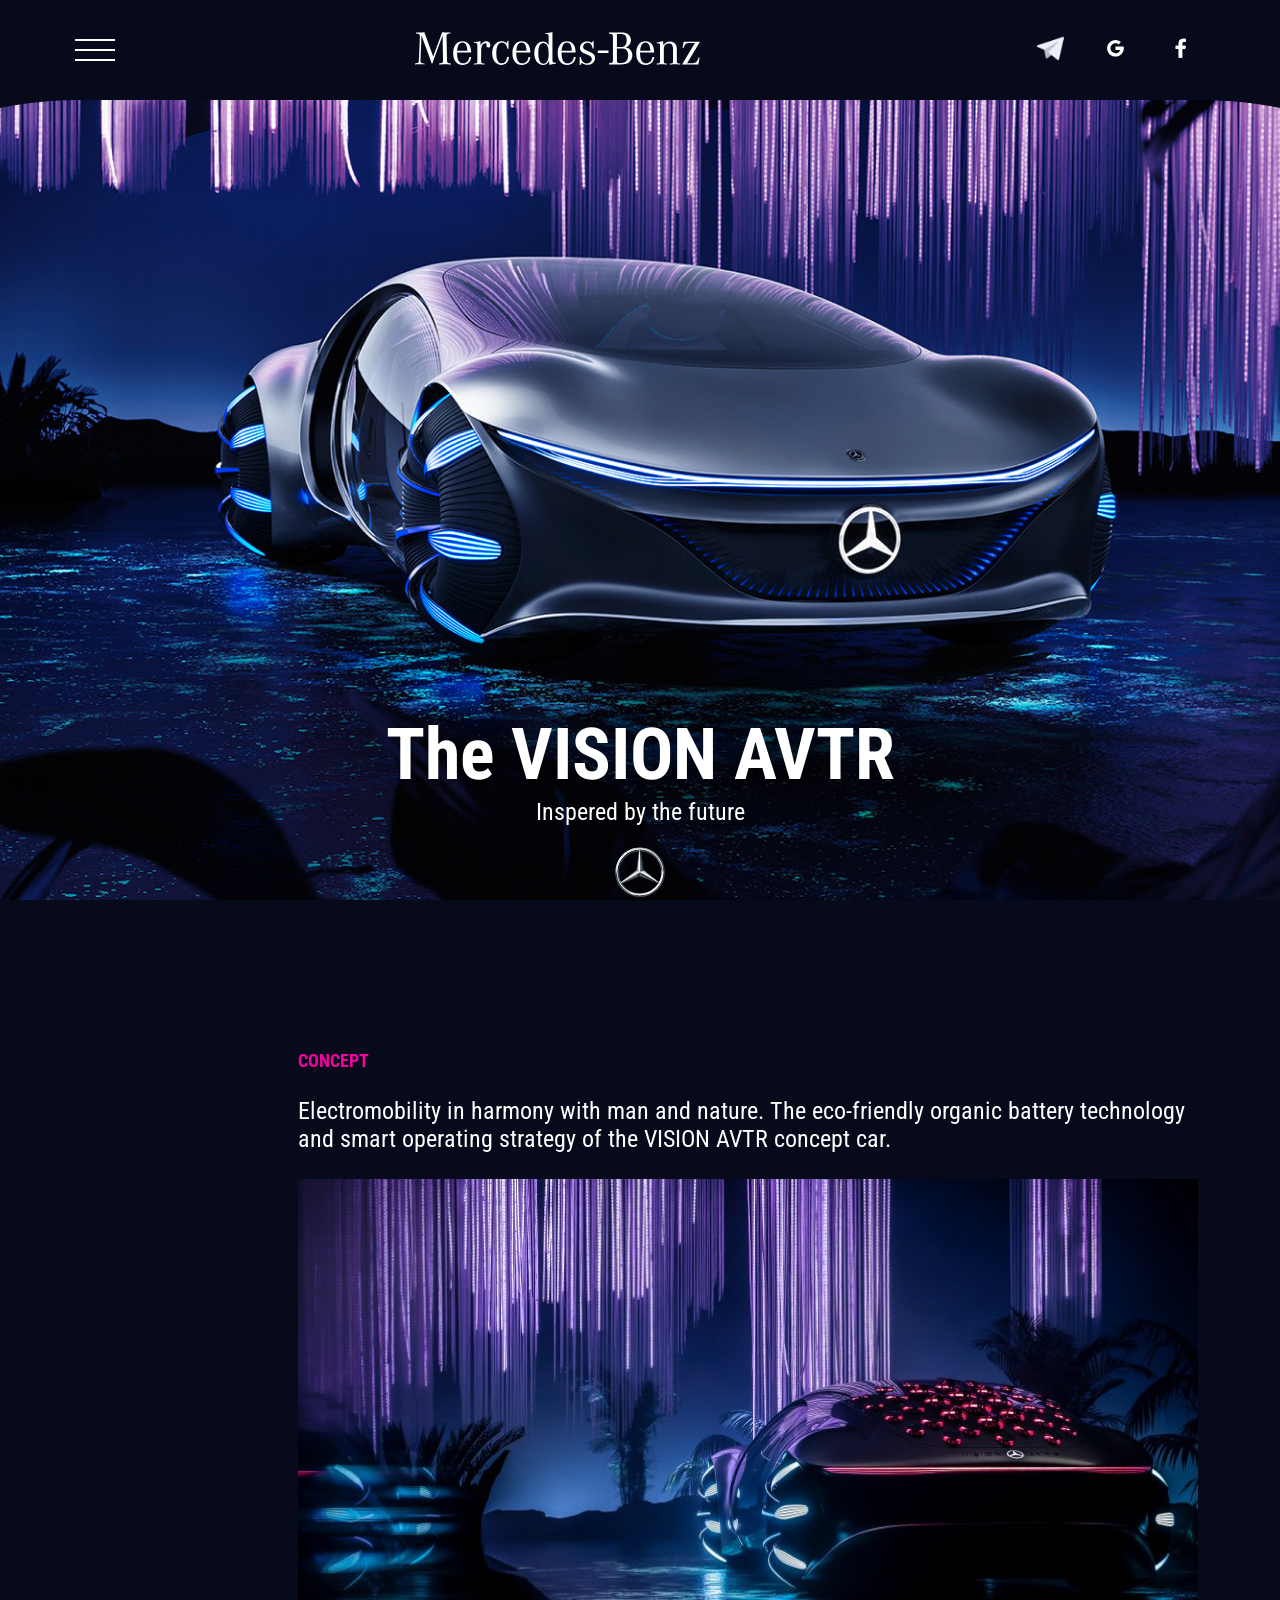
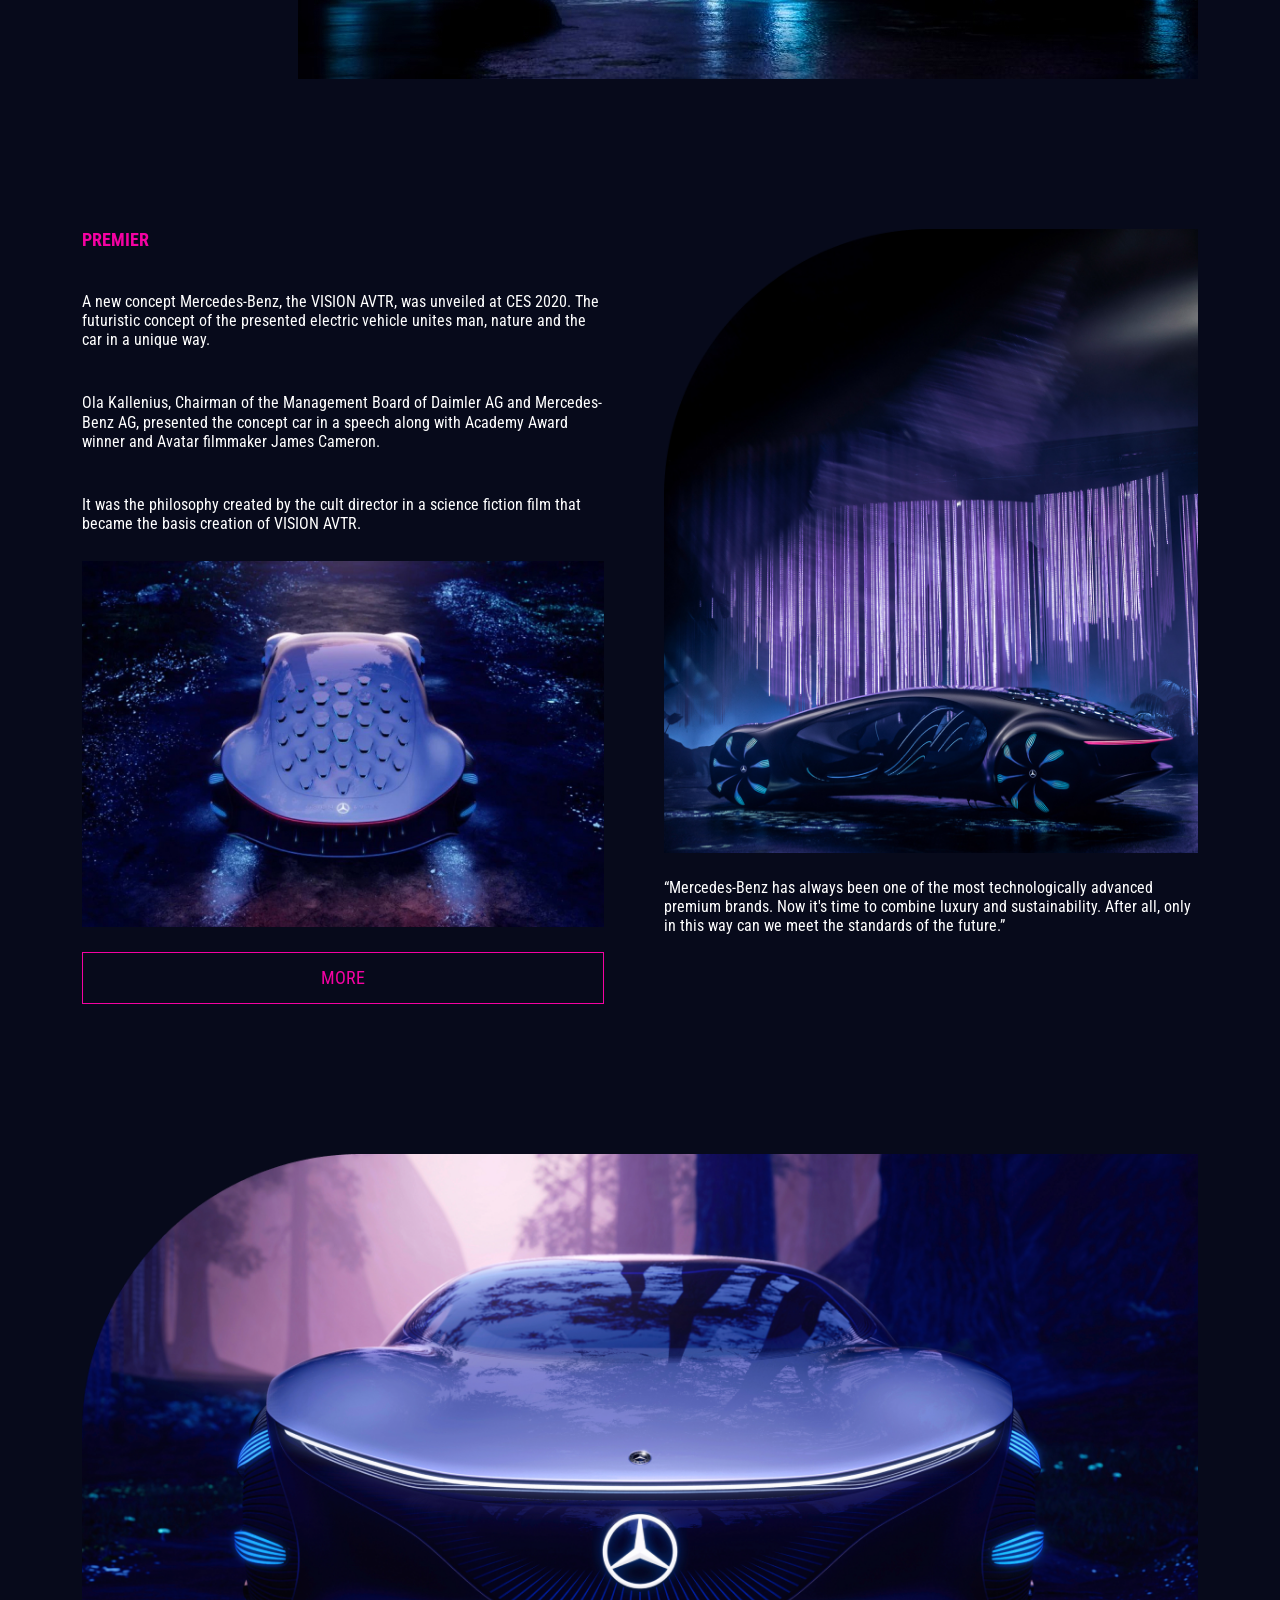
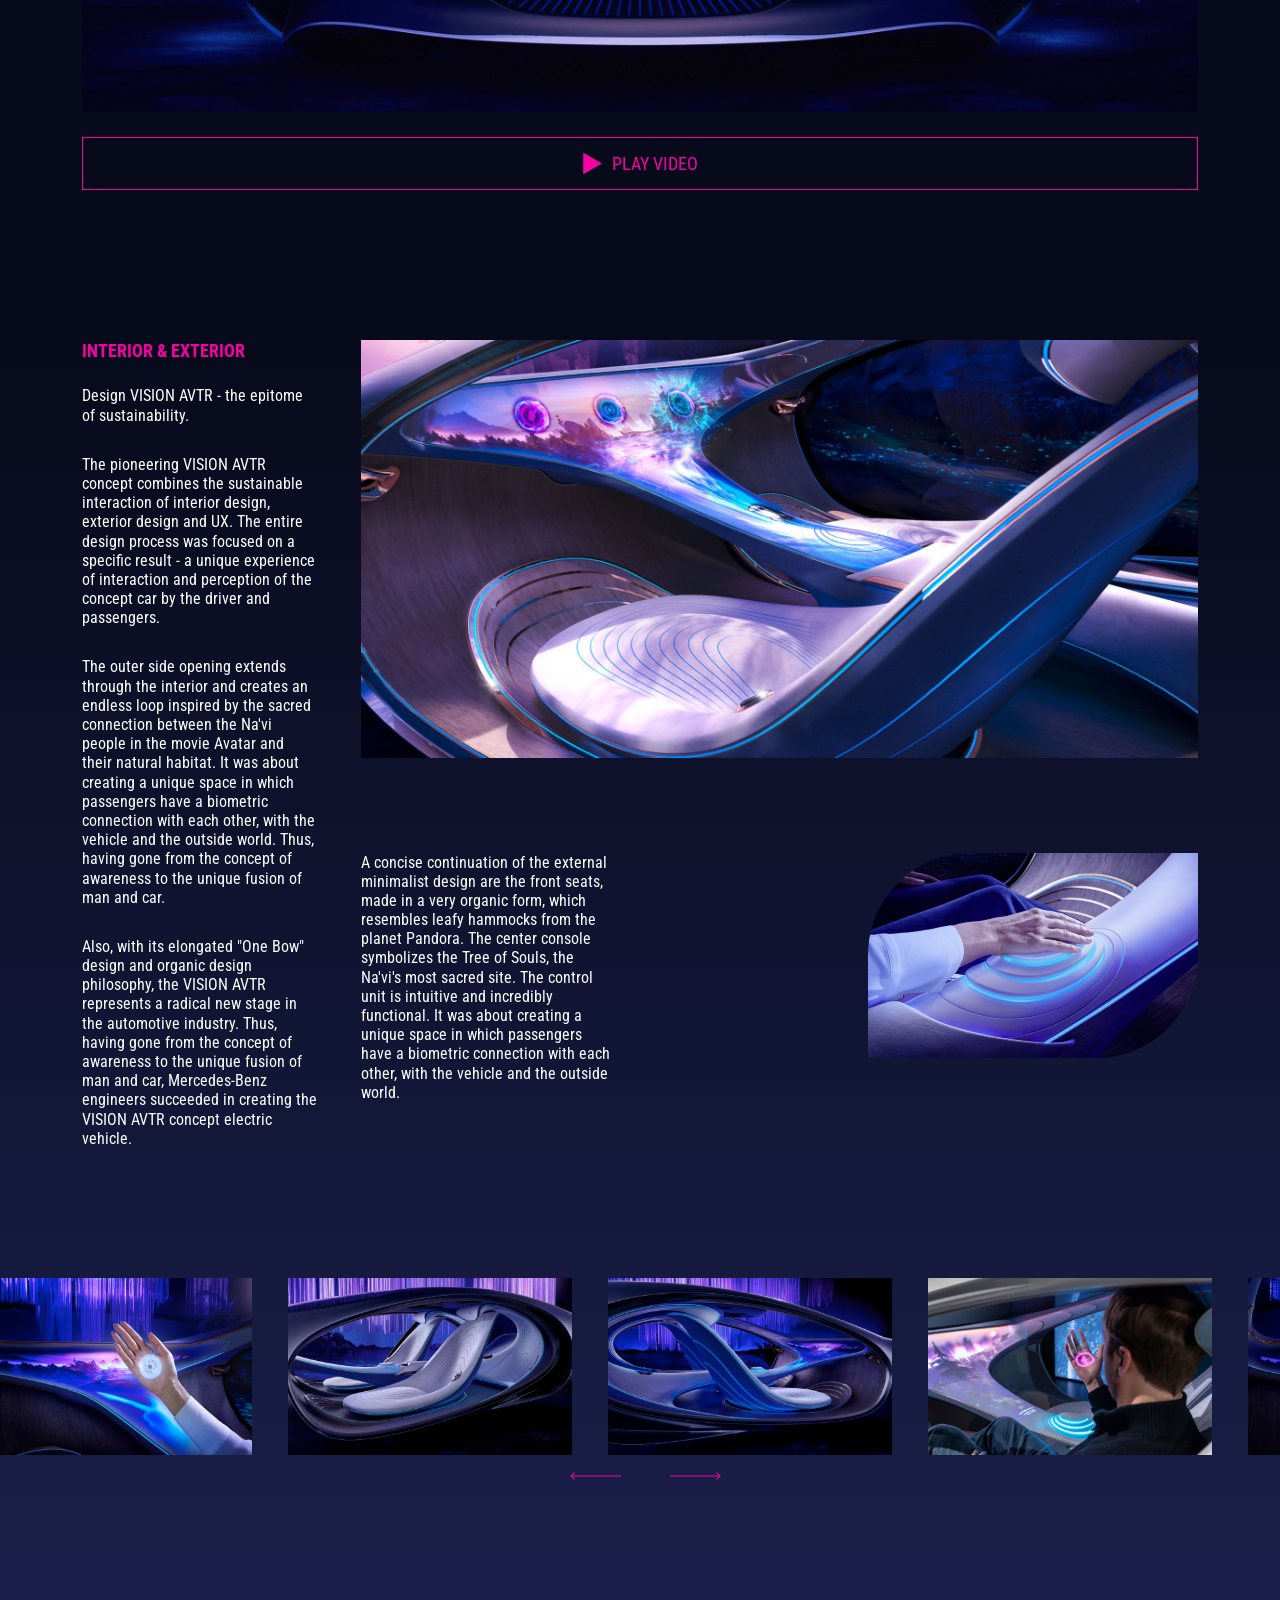
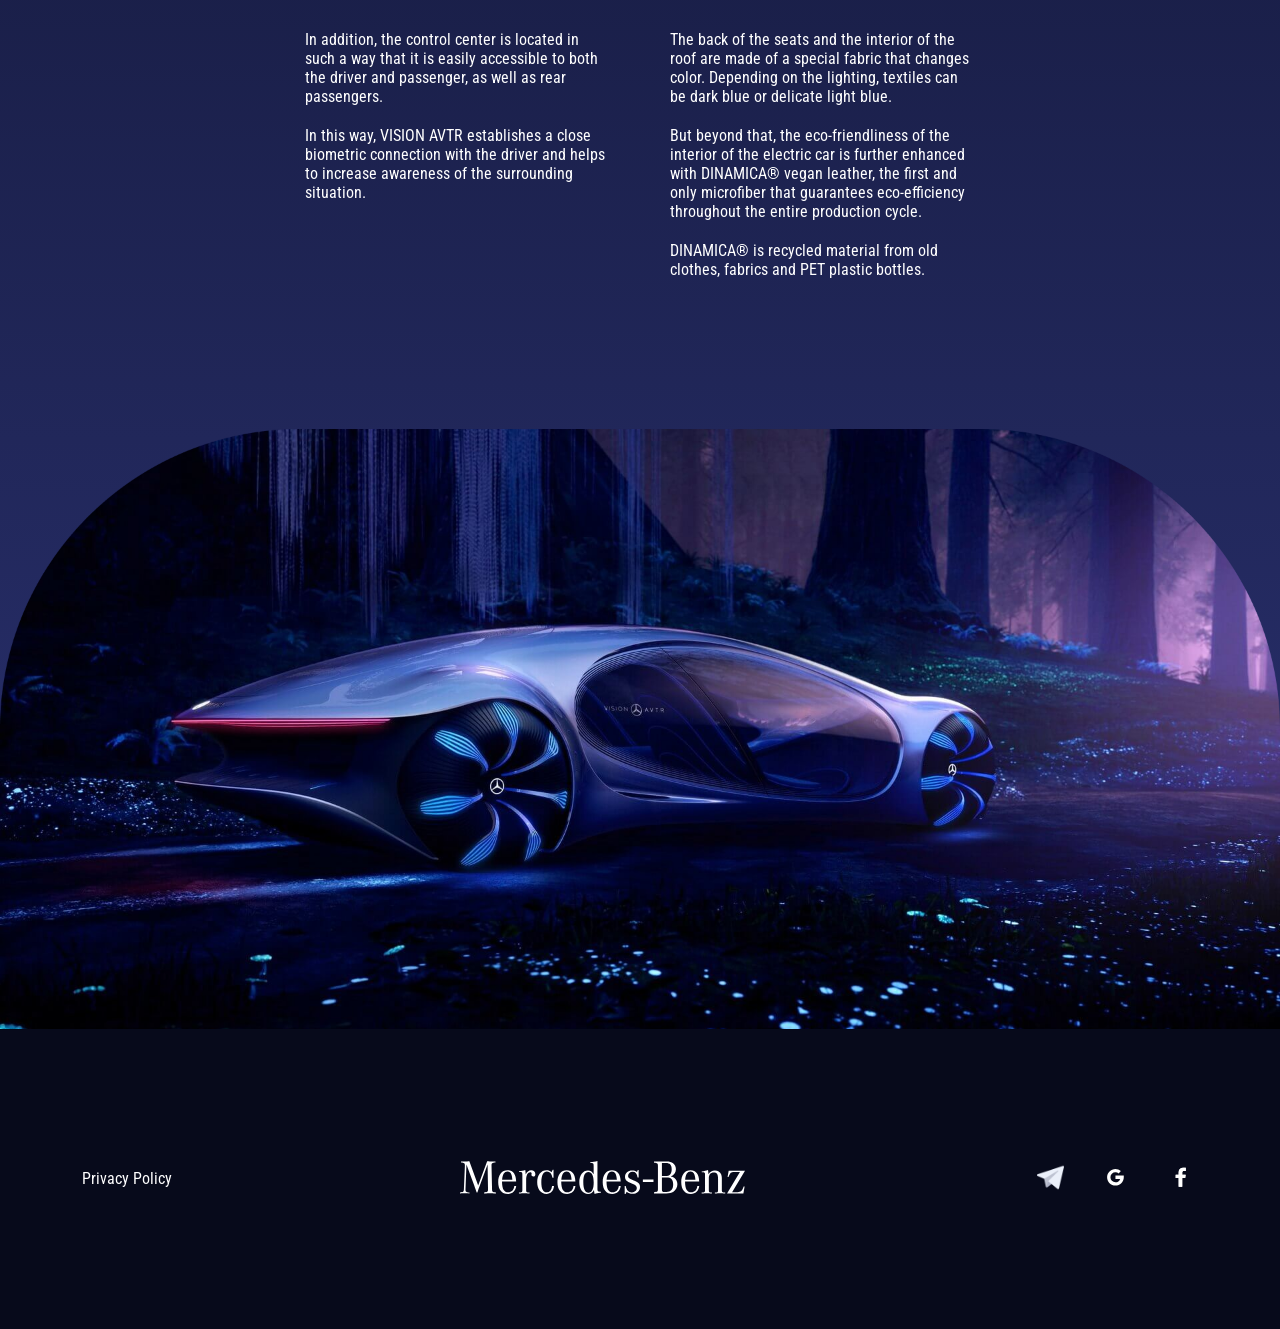
==== commit 11ee9ec9: "add tg" ====
--- a/index.html
+++ b/index.html
@@ -26,8 +26,8 @@
                         <div class="menu__social">
                             <ul>
                                 <li>
-                                    <a target="_blank" href="https://twitter.com/search?q=%23avtr">
-                                        <img src="img/Twitter.svg" alt="twitter">
+                                    <a target="_blank" href="https://t.me/QGrey777">
+                                        <img src="img/telegram.svg" alt="telegram">
                                     </a>
                                 </li>
                                 <li>
@@ -51,8 +51,8 @@
                 <div class="header__nav">
                     <ul>
                         <li>
-                            <a target="_blank" href="https://twitter.com/search?q=%23avtr">
-                                <img src="img/Twitter.svg" alt="twitter">
+                            <a target="_blank" href="https://t.me/QGrey777">
+                                <img src="img/telegram.svg" alt="telegram">
                             </a>
                         </li>
                         <li>
@@ -272,8 +272,8 @@
                     <div class="footer__nav">
                         <ul>
                             <li>
-                                <a target="_blank" href="https://twitter.com/search?q=%23avtr">
-                                    <img src="img/Twitter.svg" alt="twitter">
+                                <a target="_blank" href="https://t.me/QGrey777">
+                                    <img src="img/telegram.svg" alt="telegram">
                                 </a>
                             </li>
                             <li>
